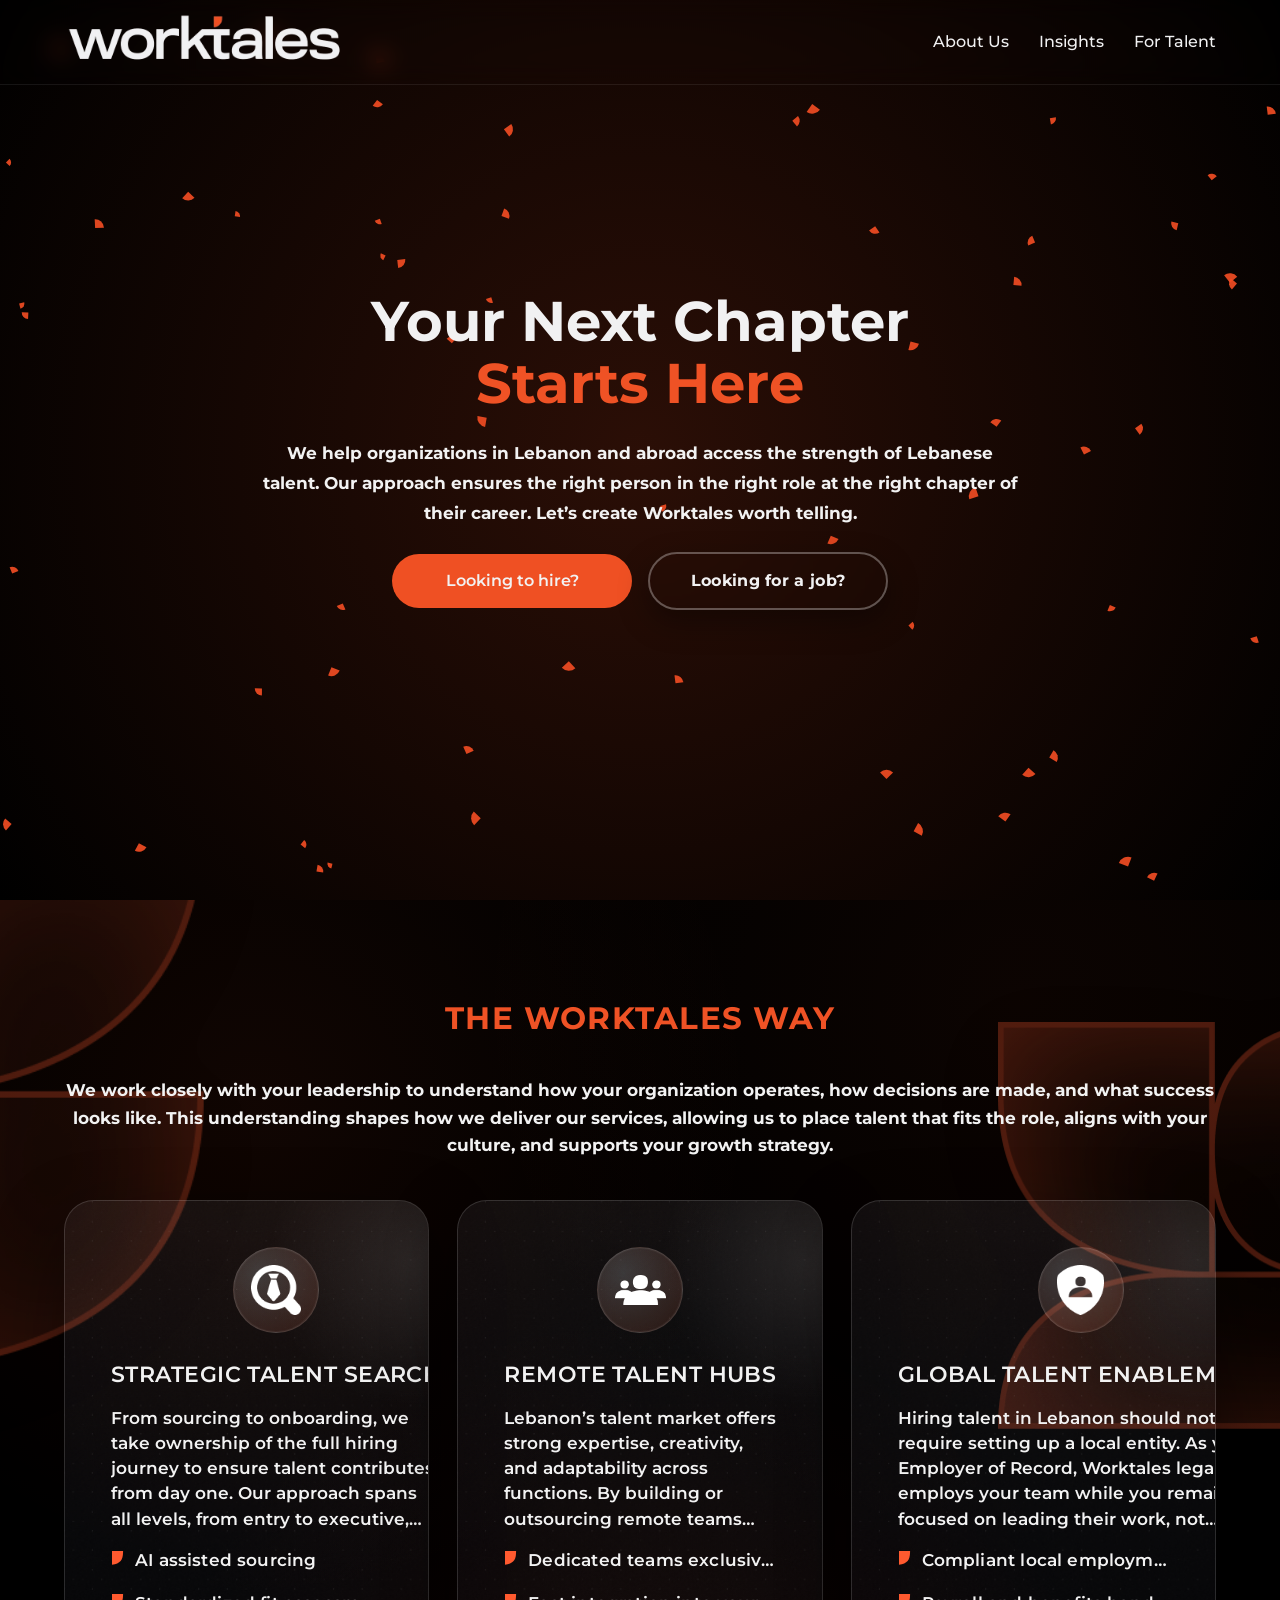
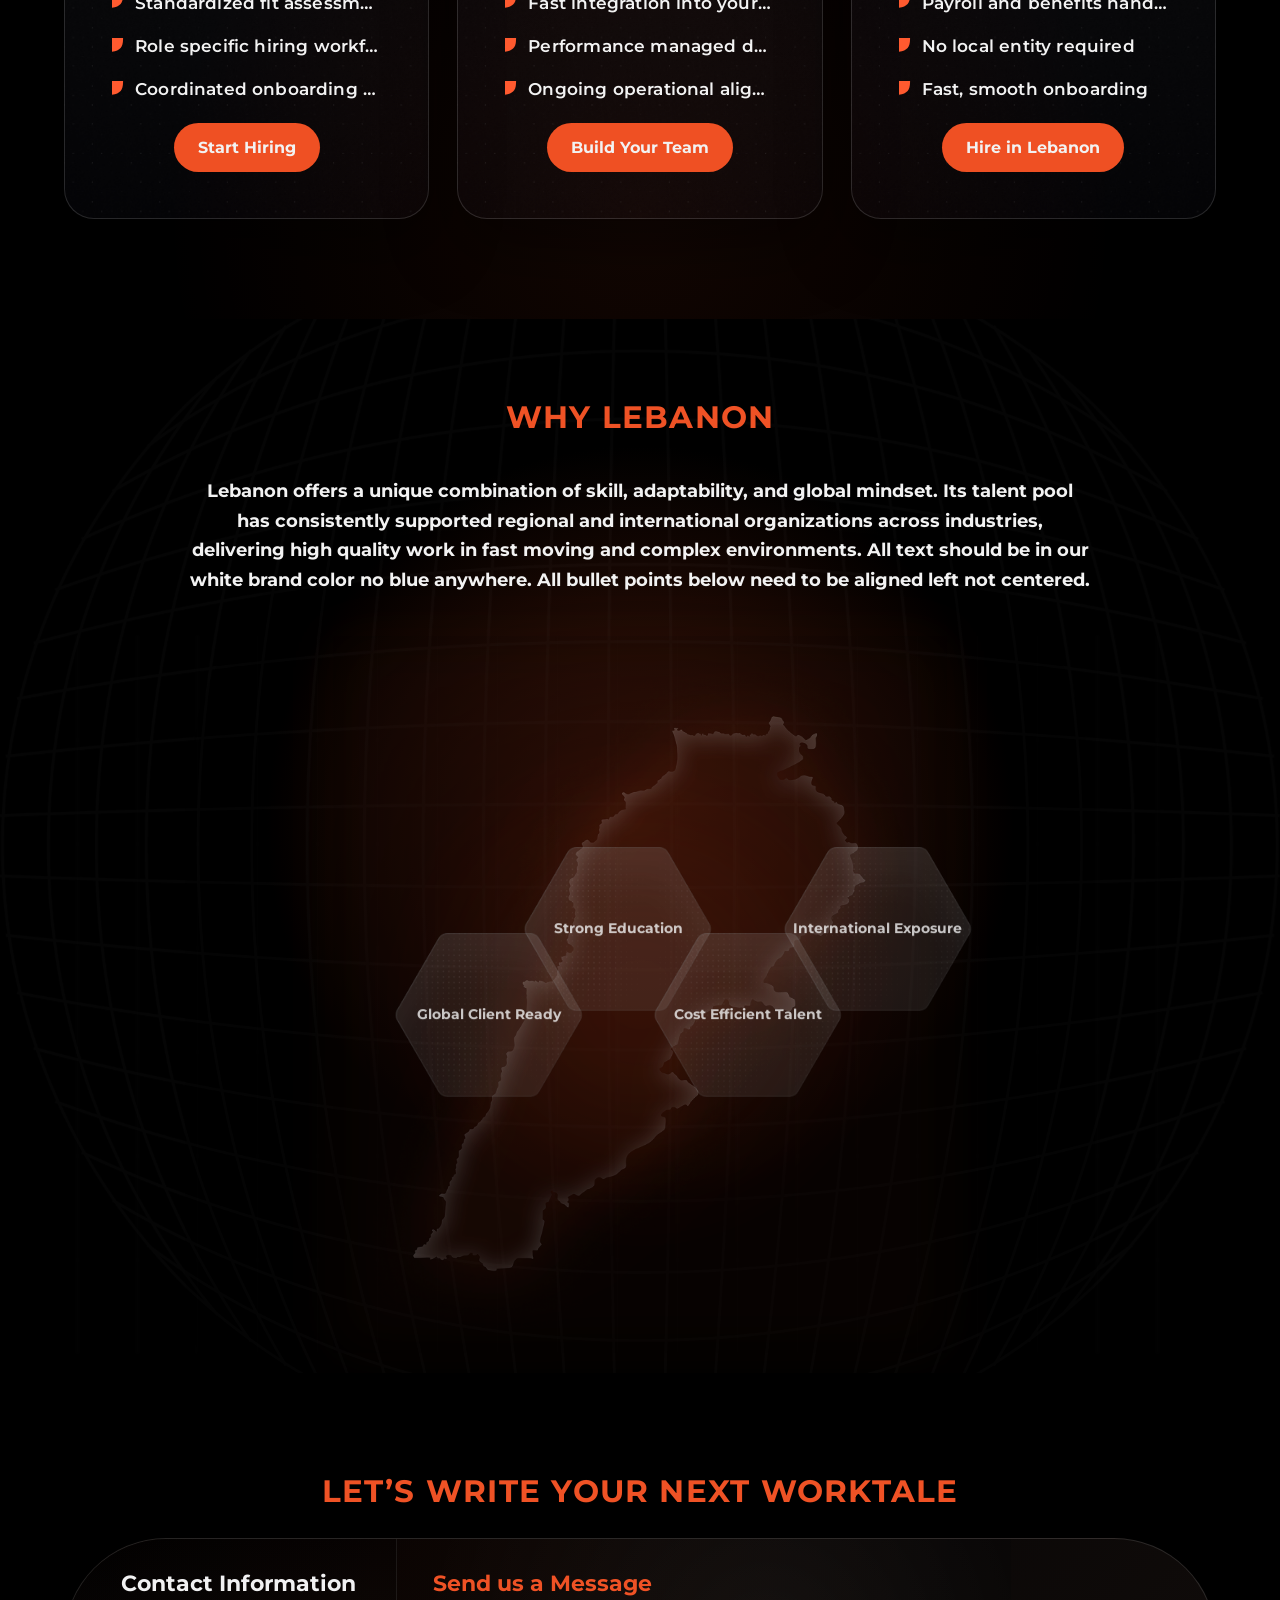
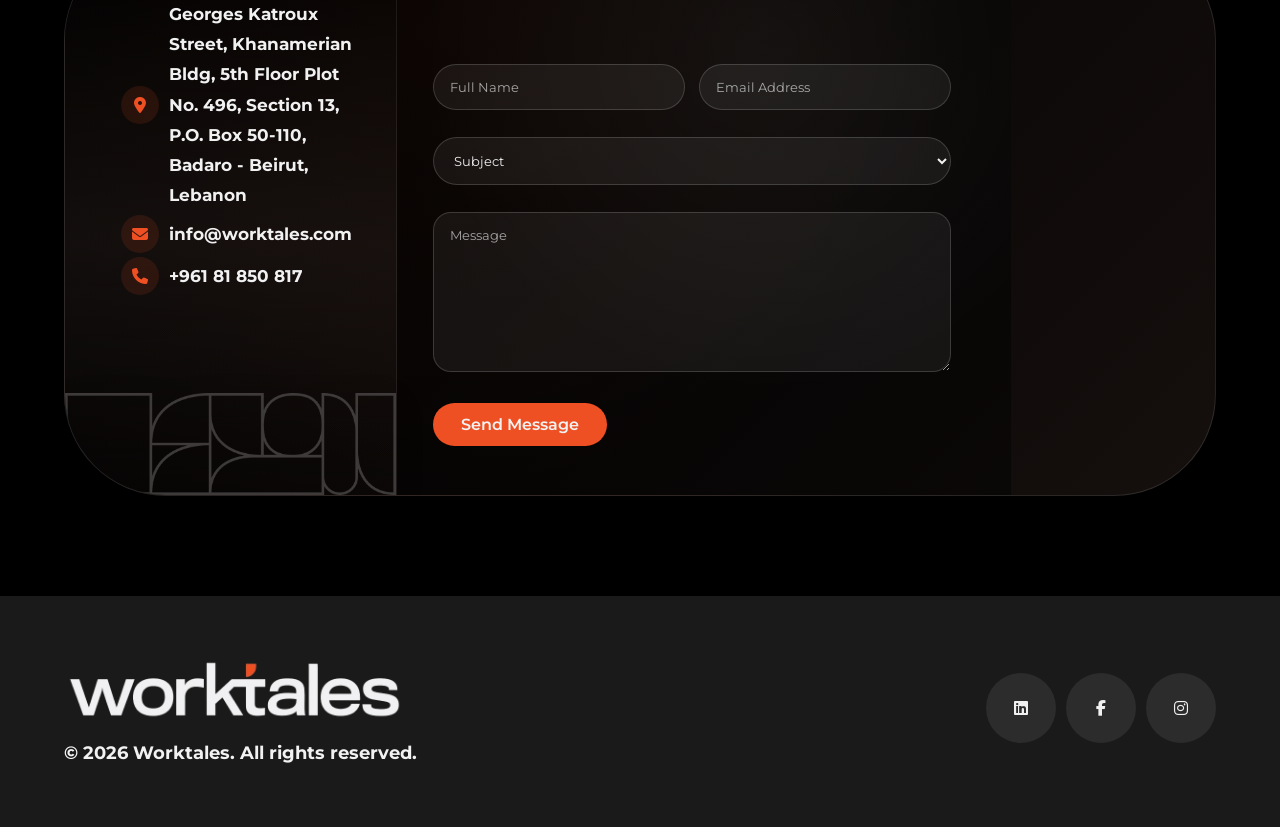
==== index.html @ 22df52f3 "edit" ====
﻿<!DOCTYPE html>
<html lang="en">
<head>
    <meta charset="UTF-8">
    <meta name="viewport" content="width=device-width, initial-scale=1.0">
    <title>Worktales - Your Next Chapter Starts Here</title>
    <link rel="stylesheet" href="style.css">
    <link rel="stylesheet" href="https://cdnjs.cloudflare.com/ajax/libs/font-awesome/6.4.0/css/all.min.css">
</head>
<body>
    
    <!-- Header -->
    <header class="header">
        <nav class="nav container">
            <div class="nav-logo">
                <a href="index.html">
                    <img src="assets/worktales.png" alt="Worktales" class="nav-logo-img">
                    <span class="sr-only">Worktales</span>
                </a>
            </div>
            <button class="nav-toggle" aria-label="Toggle navigation">
                <span></span>
                <span></span>
                <span></span>
            </button>
            <ul class="nav-menu nav-actions">
                <li><a class="nav-link" href="aboutus.html">About Us</a></li>
                <li><a class="nav-link" href="insights.html">Insights</a></li>
                <li><a class="nav-link" href="talent.html">For Talent</a></li>
            </ul>
        </nav>
    </header>

   <!-- AI ORB HERO SECTION -->
<section id="home" class="hero-ai">
    <canvas id="aiParticles"></canvas>

    <video class="hero-bg-video" autoplay muted loop playsinline>
        <source src="https://cdn.coverr.co/videos/coverr-the-future-is-now-9734/1080p.mp4" type="video/mp4">
    </video>

    <div class="hero-overlay"></div>

    <!-- AI ORB -->
    <div class="ai-orb-container">
        <div class="ai-orb-core"></div>
        <div class="ai-orb-ring ring-1"></div>
        <div class="ai-orb-ring ring-2"></div>
        <div class="ai-orb-ring ring-3"></div>
    </div>

    <!-- TEXT -->
    <div class="hero-ai-content">
        <h1 class="hero-ai-title">
            <span>Your Next Chapter</span>
            <span class="highlight">Starts Here</span>
        </h1>

        <p class="hero-ai-subtitle">
            We help organizations in Lebanon and abroad access the strength of Lebanese talent. Our approach ensures the right person in the right role at the right chapter of their career. Let’s create Worktales worth telling.
        </p>

            <div class="hero-ai-buttons">
                <div class="job-tooltip">
                    <a href="https://scheduler.recruitcrm.io/scheduler?config_id=7d47f2ee-6221-486e-abdf-6eff839f6ad5" class="btn btn-primary">Looking to hire?</a>
                    <div class="job-tooltip-text">
                        Start a conversation about building the right team for you.
                    </div>
                </div>
                <div class="job-tooltip job-image-button">
                    <a href="talent.html" class="job-image-link">Looking for a job?</a>
                    <div class="job-tooltip-text">
                        Explore opportunities and join our talent community.
                    </div>
                </div>
            
        </div>
    </div>

    
</section>

<!-- DIVIDER -->
<div class="section-divider"></div>

<!-- Services Section -->
<section id="services" class="services section-padding">
    <img src="assets/s2.png" alt="" class="service-shape shape-left" aria-hidden="true">
    <img src="assets/s1.png" alt="" class="service-shape shape-right" aria-hidden="true">
    <div class="container">
        <h2 class="section-title animate-from-right">The Worktales Way</h2>
        <div class="services-intro animate-from-left">
            <p class="worktales-lead">We work closely with your leadership to understand how your organization operates, how decisions are made, and what success looks like. This understanding shapes how we deliver our services, allowing us to place talent that fits the role, aligns with your culture, and supports your growth strategy.</p>
        </div>

        <div class="application-process animate-from-left">
            <ol class="process-stack" role="list">
                <li class="process-card" style="--index: 1;">
                    <div class="process-card-body">
                        
                        <div class="service-body">
                            <div class="service-body-left">
                                <div class="service-icon"><img src="assets/icon 1.png" alt="Recruitment icon"></div>
                                <h3>Strategic Talent Search</h3>
                                <p>From sourcing to onboarding, we take ownership of the full hiring journey to ensure talent contributes from day one. Our approach spans all levels, from entry to executive, ensuring each hire is intentional, aligned with your culture, and built to support long term growth.</p>
                            </div>
                            <div class="service-features">
                                <button class="features-toggle" type="button" aria-expanded="false">Key Features</button>
                                <ul class="feature-list" aria-hidden="true">
                                    <li>AI assisted sourcing</li>
                                    <li>Standardized fit assessments</li>
                                    <li>Role specific hiring workflows</li>
                                    <li>Coordinated onboarding support</li>
                                </ul>
                                <a href="https://scheduler.recruitcrm.io/scheduler?config_id=7d47f2ee-6221-486e-abdf-6eff839f6ad5" class="btn btn-primary service-cta">Start Hiring</a>
                            </div>
                        </div>
                    </div>
                </li>
                <li class="process-card" style="--index: 2;">
                    <div class="process-card-body">
                        
                        <div class="service-body">
                            <div class="service-body-left">
                                <div class="service-icon"><img src="assets/icon 2.png" alt="Outsourcing icon"></div>
                                <h3>Remote Talent Hubs</h3>
                                <p>Lebanon’s talent market offers strong expertise, creativity, and adaptability across functions. By building or outsourcing remote teams here, organizations gain access to high quality capabilities while optimizing costs, enabling smarter scaling and sustainable growth.</p>
                            </div>
                            <div class="service-features">
                                <button class="features-toggle" type="button" aria-expanded="false">What you get</button>
                                <ul class="feature-list" aria-hidden="true">
                                    <li>Dedicated teams exclusive to your business</li>
                                    <li>Fast integration into your workflows</li>
                                    <li>Performance managed delivery</li>
                                    <li>Ongoing operational alignment</li>
                                </ul>
                                <a href="https://scheduler.recruitcrm.io/scheduler?config_id=7d47f2ee-6221-486e-abdf-6eff839f6ad5" class="btn btn-primary service-cta">Build Your Team</a>
                            </div>
                        </div>
                    </div>
                </li>
                <li class="process-card" style="--index: 3;">
                    <div class="process-card-body">
                        
                        <div class="service-body">
                            <div class="service-body-left">
                                <div class="service-icon"><img src="assets/icon 3.png" alt="Employer of Record icon"></div>
                                <h3>Global Talent Enablement</h3>
                                <p>Hiring talent in Lebanon should not require setting up a local entity. As your Employer of Record, Worktales legally employs your team while you remain focused on leading their work, not managing administration.</p>
                            </div>
                            <div class="service-features">
                                <button class="features-toggle" type="button" aria-expanded="false">What we take care of for you</button>
                                <ul class="feature-list" aria-hidden="true">
                                    <li>Compliant local employment</li>
                                    <li>Payroll and benefits handled</li>
                                    <li>No local entity required</li>
                                    <li>Fast, smooth onboarding</li>
                                </ul>
                                <a href="https://scheduler.recruitcrm.io/scheduler?config_id=7d47f2ee-6221-486e-abdf-6eff839f6ad5" class="btn btn-primary service-cta">Hire in Lebanon</a>
                            </div>
                        </div>
                    </div>
                </li>
            </ol>
            
        </div>
    </div>
</section>


<!-- DIVIDER -->
<div class="section-divider"></div>

<!-- Why Lebanon -->
<section id="why-lebanon" class="why-lebanon section-padding">
    <div class="container">
        <div class="cedar-ghost" aria-hidden="true">
            <img src="assets/cedar.png" alt="">
        </div>

        <div class="why-lebanon-heading">
            <h2 class="section-title animate-from-bottom">Why Lebanon</h2>
            <p class="why-lebanon-subtitle animate-from-bottom">Lebanon offers a unique combination of skill, adaptability, and global mindset. Its talent pool has consistently supported regional and international organizations across industries, delivering high quality work in fast moving and complex environments. All text should be in our white brand color no blue anywhere. All bullet points below need to be aligned left not centered.</p>
        </div>

        <div class="why-hex-scene">
            <div class="why-map-glow"></div>
            <div class="why-hex-mesh" aria-hidden="true"></div>
            <div class="why-hex-cluster" aria-hidden="true">
                <div class="why-hex why-hex-1" data-side="left">
                    <div class="hex-surface" aria-hidden="true"></div>
                    <div class="hex-outline" aria-hidden="true"></div>
                    <span class="why-hex-label">Strong Education</span>
                    <div class="hex-tooltip hex-tooltip-left">
                        <ul class="why-tooltip-list">
                            <li>40+ accredited universities</li>
                            <li>International degree programs</li>
                            <li>STEM and business focused</li>
                        </ul>
                    </div>
                </div>
                <div class="why-hex why-hex-2" data-side="left">
                    <div class="hex-surface" aria-hidden="true"></div>
                    <div class="hex-outline" aria-hidden="true"></div>
                    <span class="why-hex-label">Global Client Ready</span>
                    <div class="hex-tooltip hex-tooltip-left">
                        <ul class="why-tooltip-list">
                            <li>Professional English and French</li>
                            <li>Clear written and verbal skills</li>
                            <li>Comfortable with clients and stakeholders</li>
                        </ul>
                    </div>
                </div>
                <div class="why-hex why-hex-3" data-side="right">
                    <div class="hex-surface" aria-hidden="true"></div>
                    <div class="hex-outline" aria-hidden="true"></div>
                    <span class="why-hex-label">International Exposure</span>
                    <div class="hex-tooltip hex-tooltip-right">
                        <ul class="why-tooltip-list">
                            <li>Experience with global teams</li>
                            <li>Familiar with international standards</li>
                            <li>Remote work proven</li>
                        </ul>
                    </div>
                </div>
                <div class="why-hex why-hex-4" data-side="right">
                    <div class="hex-surface" aria-hidden="true"></div>
                    <div class="hex-outline" aria-hidden="true"></div>
                    <span class="why-hex-label">Cost Efficient Talent</span>
                    <div class="hex-tooltip hex-tooltip-right">
                        <ul class="why-tooltip-list">
                            <li>Competitive salary benchmarks</li>
                            <li>Lower operating costs</li>
                            <li>High value delivery</li>
                        </ul>
                    </div>
                </div>
            </div>
            <div class="why-map">
                <img src="assets/lebanon.png" alt="Map of Lebanon">
            </div>

        </div>
    </div>
</section>

 <section id="contact" class="contact section-padding">
        <div class="container">
            <h2 class="section-title contact-heading animate-from-bottom">Let’s write your next worktale</h2>
            <div class="contact-card">
                <div class="contact-info-pane animate-from-left">
                    <h3>Contact Information</h3>
                    <div class="contact-item">
                        <i class="fas fa-map-marker-alt"></i>
                        <div>
                            <p>Georges Katroux Street, Khanamerian Bldg, 5th Floor Plot No. 496, Section 13, P.O. Box 50-110, Badaro - Beirut, Lebanon</p>
                        </div>
                    </div>
                    <div class="contact-item">
                        <i class="fas fa-envelope"></i>
                        <div>
                            <p>info@worktales.com</p>
                        </div>
                    </div>
                    <div class="contact-item">
                        <i class="fas fa-phone"></i>
                        <div>
                            <p>+961 81 850 817</p>
                        </div>
                    </div>
                    <div class="contact-shapes">
                        <img src="assets/c.png" alt="" aria-hidden="true">
                    </div>
                </div>
                <div class="contact-form-pane animate-from-right">
                    <h3>Send us a Message</h3>
                    <form class="contact-form">
                        <div class="contact-row">
                            <div class="form-group">
                                <label for="name" class="sr-only">Full Name</label>
                                <input type="text" id="name" name="name" placeholder="Full Name" required>
                            </div>
                            <div class="form-group">
                                <label for="email" class="sr-only">Email Address</label>
                                <input type="email" id="email" name="email" placeholder="Email Address" required>
                            </div>
                        </div>
                            <div class="form-group">
                                <label for="subject" class="sr-only">Subject</label>
                                <select id="subject" name="subject" required>
                                    <option value="">Subject</option>
                                    <option value="network">Talent hiring inquiry</option>
                                    <option value="roles">Remote team setup</option>
                                    <option value="general">Employment and compliance</option>
                                    <option value="partnership">Partnership opportunity</option>
                                    <option value="pricing">Talent community registration</option>
                                    <option value="sourcing">Other</option>
                                </select>
                            </div>
                            <div class="form-group">
                                <label for="message" class="sr-only">Message</label>
                                <textarea id="message" name="message" rows="5" placeholder="Message" required></textarea>
                            </div>
                        <button type="submit" class="btn btn-primary contact-submit">Send Message</button>
                    </form>
                </div>
            </div>
        </div>
    </section>

<!-- Footer -->
<footer class="footer">
    <div class="container">
            <div class="footer-content">
                <div class="footer-section animate-from-bottom">
                    <img src="assets/worktales.png" alt="Worktales" class="footer-logo-img">
                    <p>&copy; 2026 Worktales. All rights reserved.</p>
                    <div class="social-links">
                        <a href="https://www.linkedin.com/company/worktalesofficial/"><i class="fab fa-linkedin"></i></a>
                        <a href="https://www.facebook.com/profile.php?id=61585264022723#"><i class="fab fa-facebook-f"></i></a>
                        <a href="https://www.instagram.com/worktales.official?igsh=d3pieW9veHJmMXVx"><i class="fab fa-instagram"></i></a>
                    </div>
                </div>
                
                
                
            </div>
            
        </div>
</footer>

<script src="script.js" defer></script>
</body>
</html>
---- style.css ----
@import url('https://fonts.googleapis.com/css2?family=Montserrat:wght@400;500;700&display=swap');

/* Base Styles & Variables */
:root {
--primary: #000000;
--secondary: #4A1114;
--accent: #EF5023;
--accent-light: #B3C9C6;
--text: #F1F1F2;
--text-secondary: #B3C9C6;
--surface: rgba(35, 31, 32, 0.82);
--surface-strong: rgba(74, 17, 20, 0.85);
--surface-muted: rgba(35, 31, 32, 0.65);
--border: rgba(241, 241, 242, 0.12);
--accent-soft: rgba(239, 80, 35, 0.15);
--transition: all 0.4s cubic-bezier(0.175, 0.885, 0.32, 1.275);
}

* {
margin: 0;
padding: 0;
box-sizing: border-box;
font-family: 'Montserrat', sans-serif;
/* Remove default tap highlight on mobile */
-webkit-tap-highlight-color: transparent;
}

img {
max-width: 100%;
height: auto;
display: block;
}

.sr-only {
position: absolute;
width: 1px;
height: 1px;
padding: 0;
margin: -1px;
overflow: hidden;
clip: rect(0, 0, 0, 0);
white-space: nowrap;
border: 0;
}

html {
scroll-behavior: smooth;
}

body {
background-color: #000;
color: var(--text);
line-height: 1.6;
overflow-x: hidden;
}

body.nav-open {
    overflow: hidden;
}

.page-hero {
position: relative;
padding: 160px 0 120px;
background: linear-gradient(180deg, rgba(0, 0, 0, 0.8), #000);
}

.about-hero {
padding: clamp(140px, 16vw, 200px) 0 clamp(120px, 12vw, 180px);
background: #060404;
margin-bottom: clamp(60px, 8vw, 120px);
}

.about-hero__grid {
display: grid;
grid-template-columns: auto minmax(320px, 1fr);
gap: clamp(30px, 6vw, 80px);
align-items: center;
}

.about-hero__image {
position: relative;
display: flex;
justify-content: flex-start;
align-items: center;
}

.about-hero__image img {
display: block;
width: 100%;
height: auto;
max-width: 820px;
}

.about-hero__content {
display: grid;
gap: 14px;
color: #f5f6f7;
}

.about-hero__title {
margin: 0;
color: #EF5225;
}

.about-hero__title-small {
font-size: clamp(1.8rem, 3.2vw, 2.6rem);
}

.about-hero__lead {
margin: 0;
max-width: 720px;
color: #d9dcde;
}

.leader-message {
    padding: clamp(10px, 5vw, 40px) 0 clamp(20px, 7vw, 60px);
    background: linear-gradient(180deg, #1a1a1a 0%, #040404 100%);
    color: #f5f6f7;
}

.leader-grid {
display: grid;
grid-template-columns: minmax(360px, 1.15fr) minmax(320px, 0.85fr);
gap: clamp(28px, 6vw, 80px);
align-items: start;
max-width: 1200px;
margin: 0 auto;
padding: 0 clamp(20px, 5vw, 60px);
}

.leader-text {
    margin-top: 28px;
}

.leader-title {
margin: 0 0 18px;
font-size: clamp(1.8rem, 3vw, 2.3rem);
text-transform: uppercase;
letter-spacing: 0.04em;
color: #EF5225;
white-space: nowrap;
}

.leader-columns {
display: grid;
grid-template-columns: repeat(auto-fit, minmax(260px, 1fr));
gap: 18px clamp(20px, 3vw, 40px);
margin-bottom: 16px;
}

.leader-columns p {
margin: 0;
color: #f5f6f7;
font-size: clamp(1.05rem, 1.05vw, 1.1rem);
font-weight: 700;
line-height: 2;
}

.leader-signoff {
margin: 18px 0 0;
font-weight: 700;
letter-spacing: 0.05em;
font-style: italic;
color: #f5f6f7;
}

.leader-visual {
position: relative;
display: flex;
align-items: flex-end;
justify-content: center;
min-height: 360px;
margin-top: -140px;
}

.leader-shape {
position: absolute;
inset: -10% -4% 0 0;
background: url("assets/g.png") center / contain no-repeat;
opacity: 0.9;
filter: drop-shadow(0 12px 28px rgba(0, 0, 0, 0.4));
}

.leader-visual img {
position: relative;
z-index: 1;
display: block;
width: min(520px, 90vw);
height: auto;
filter: drop-shadow(0 16px 32px rgba(0, 0, 0, 0.4));
margin-top: -80px;
}

.principles {
padding: clamp(90px, 12vw, 140px) 0;
background: #000;
color: #f5f6f7;
text-align: center;
position: relative;
overflow: hidden;
}

.principles::before {
content: none;
}

.principles-container {
position: relative;
z-index: 1;
display: grid;
gap: 50px;
}

.principles .section-title {
margin-bottom: 0;
color: #EF5225;
}

.faq .section-title {
color: #EF5225;
}

.principles-grid {
display: grid;
grid-template-columns: repeat(5, minmax(160px, 1fr));
gap: clamp(24px, 4vw, 60px);
justify-items: center;
}

.principle {
display: grid;
gap: 12px;
justify-items: center;
max-width: 320px;
text-align: center;
color: #f5f6f7;
}

.principle h3 {
margin: 0;
text-transform: uppercase;
letter-spacing: 0.02em;
font-size: 1rem;
}

.principle p {
  margin: 0;
  color: #d9dcde;
  line-height: 1.6;
  display: -webkit-box;
  -webkit-line-clamp: 2;
  -webkit-box-orient: vertical;
  overflow: hidden;
  }

.principle-icon {
width: 110px;
height: 110px;
border-radius: 50%;
border: 4px solid #ef5225;
display: grid;
place-items: center;
background: radial-gradient(circle at 30% 30%, rgba(255, 255, 255, 0.14), rgba(35, 31, 32, 0.9));
box-shadow: 0 18px 36px rgba(0, 0, 0, 0.45);
}

.principle-icon span {
font-size: 42px;
color: #f5f6f7;
}

.faq {
    padding: clamp(90px, 12vw, 140px) 0;
    background: #000;
    color: #f5f6f7;
}

.faq-container {
    display: grid;
    gap: 30px;
    max-width: 1100px;
    margin: 0 auto;
}

.faq-list {
    display: grid;
    gap: 12px;
}

.faq-item {
    border-bottom: 1px solid rgba(255, 255, 255, 0.12);
    padding-bottom: 12px;
}

.faq-item summary {
    display: flex;
    justify-content: space-between;
    align-items: center;
    gap: 12px;
    cursor: pointer;
    list-style: none;
    color: #f5f6f7;
    font-weight: 700;
    font-size: 1.05rem;
    padding: 10px 0;
}

.faq-item summary i {
    color: #EF5225;
}

.faq-item summary::-webkit-details-marker {
    display: none;
}

.faq-item p {
    margin: 0 0 4px;
    padding-right: 32px;
    color: #d9dcde;
    line-height: 1.7;
    font-size: 1.02rem;
}

.faq-item[open] summary i {
    transform: rotate(180deg);
}

.faq-item summary i {
    transition: transform 0.2s ease;
}

@media (max-width: 992px) {
    .principles-grid {
    grid-template-columns: repeat(auto-fit, minmax(200px, 1fr));
    }
}

@media (max-width: 600px) {
    /* Constrain layout to viewport and prevent horizontal scroll */
    body, html {
        max-width: 100%;
        overflow-x: hidden;
    }

    .container {
        max-width: 100%;
        padding: 0 16px;
    }

    .page-hero,
    .about-hero,
    .leader-message,
    .principles,
    .faq,
    .contact,
    .footer {
        overflow: hidden;
    }

    .about-hero {
        padding: 110px 0 80px;
    }

    .about-hero__grid {
        grid-template-columns: 1fr;
        gap: 22px;
    }

    .about-hero__image {
        justify-content: center;
    }

    .about-hero__image img {
        max-width: min(380px, 86vw);
    }

    .about-hero__content {
        text-align: center;
        align-items: center;
    }

    .leader-message {
        padding: 24px 0 40px;
    }

    .leader-grid {
        grid-template-columns: 1fr;
        gap: 22px;
        padding: 0 clamp(16px, 6vw, 32px);
    }

    .leader-text {
        margin-top: 0;
        text-align: center;
    }

    .leader-title {
        font-size: clamp(1.6rem, 6vw, 2rem);
    }

    .leader-columns {
        gap: 12px;
        margin-bottom: 10px;
        justify-items: center;
    }

    .leader-columns p {
        line-height: 1.55;
        font-size: 1rem;
    }

    .leader-visual {
        margin-top: 0;
        min-height: 180px;
    }

    .leader-visual img {
        width: min(230px, 75vw);
        margin-top: 0;
    }

    .principles {
        padding: 70px 0;
    }

    .principles-grid {
        grid-template-columns: 1fr;
        gap: 16px;
    }

    .principle {
        max-width: none;
    }

    .principle-icon {
        width: 80px;
        height: 80px;
    }

    .faq {
        padding: 70px 0;
    }

    .faq .section-title {
        text-align: center;
    }

    .contact-card {
        border-radius: 12px;
    }

    .contact-info-pane,
    .contact-form-pane {
        padding: 22px 22px 26px;
    }

    .contact-info-pane {
        text-align: left;
        justify-items: start;
        gap: 22px;
    }

    .contact-info-pane h3 {
        text-align: center;
        width: 100%;
        margin-bottom: 44px;
    }

    .contact-info-pane .contact-item {
        width: 100%;
        justify-content: flex-start;
        justify-self: start;
        margin-left: -28px;
    }

    .contact-info-pane .contact-item:first-of-type {
        margin-top: 16px;
    }

    .contact-form-pane {
        text-align: center;
        justify-items: center;
    }

    .contact-form {
        width: 100%;
        max-width: 520px;
        margin: 0 auto 0 12px;
        padding-right: 0;
        justify-items: center;
    }

    .contact-form .form-group {
        width: 100%;
    }

    .contact-form .form-group input,
    .contact-form .form-group select,
    .contact-form .form-group textarea {
        min-height: 0;
        height: 52px;
        min-height: 52px;
        max-height: 52px;
        border-radius: 999px;
        resize: none;
    }

    .contact-shapes img {
        max-height: 120px;
        object-fit: contain;
    }

    .insights-hero__image img {
        max-width: min(320px, 80vw);
        width: 100%;
    }

    .insights-hero__image::before {
        inset: 0;
    }

    .insights-hero__title {
        font-size: clamp(1.8rem, 7vw, 2.2rem);
        text-align: center;
    }

    .insights-hero__lead {
        font-size: 1rem;
        line-height: 1.6;
        text-align: center;
    }

    img[src*="Frame 48095570"] {
        width: 100%;
        max-width: 320px;
        height: auto;
        margin: 0 auto;
        display: block;
    }

    .contact-row {
        grid-template-columns: 1fr;
        gap: 10px;
    }

    .contact-submit {
        width: 100%;
        justify-content: center;
    }

    .footer {
        padding: 30px 0 16px;
    }

    .footer-content {
        grid-template-columns: 1fr;
        gap: 16px;
        margin-bottom: 12px;
    }

    .footer-content > .footer-section:first-child {
        grid-template-columns: 1fr;
        grid-template-rows: auto auto auto;
        gap: 10px;
    }

    .footer-content > .footer-section:first-child .social-links {
        justify-content: center;
    }

    .social-links {
        gap: 12px;
        transform: none;
    }

.social-links a {
    width: 40px;
    height: 40px;
}

.footer-bottom {
    padding-top: 10px;
}

.footer-social-mobile {
    display: none !important;
}

    /* Header/nav: simple stacked layout */
    .nav {
        flex-direction: column;
        align-items: center;
        gap: 10px;
    }

    .nav-menu {
        position: static;
        width: auto;
        height: auto;
        flex-direction: column;
        gap: 8px;
        padding: 0;
    }

    .nav-actions {
        width: 100%;
        justify-content: center;
        margin-left: 0;
    }

    .nav-logo {
        display: flex;
        justify-content: center;
        width: 100%;
    }

    .header {
        padding: 10px 0;
    }
}

.page-hero__inner {
max-width: 1100px;
margin: 0 auto;
display: grid;
gap: 16px;
}
.page-hero__inner {
max-width: 1100px;
margin: 0 auto;
display: grid;
gap: 16px;
}

.page-title {
font-size: clamp(2.3rem, 4vw, 3.4rem);
line-height: 1.1;
margin: 8px 0;
text-transform: uppercase;
letter-spacing: 0.02em;
}

.page-kicker {
color: var(--accent);
font-weight: 700;
letter-spacing: 0.08em;
text-transform: uppercase;
margin: 0;
}

.page-lead {
max-width: 760px;
color: #d9dcde;
font-size: 1.05rem;
line-height: 1.7;
margin: 0;
}

.page-section {
padding: 90px 0;
background: #000;
}

.page-section.muted {
background: #0d0d0d;
}

.page-grid {
display: grid;
gap: 22px;
grid-template-columns: repeat(auto-fit, minmax(260px, 1fr));
}

.page-grid.two-col {
grid-template-columns: repeat(auto-fit, minmax(320px, 1fr));
}

.page-grid.three-col {
grid-template-columns: repeat(auto-fit, minmax(280px, 1fr));
}

.page-card {
background: rgba(35, 31, 32, 0.75);
border: 1px solid rgba(255, 255, 255, 0.08);
border-radius: 18px;
padding: 24px 26px;
box-shadow: 0 22px 38px rgba(0, 0, 0, 0.35);
display: grid;
gap: 10px;
}

.page-card h3 {
margin: 0;
text-transform: uppercase;
letter-spacing: 0.02em;
}

.page-card p {
margin: 0;
color: var(--text-secondary);
line-height: 1.6;
}

.page-list {
list-style: none;
padding: 0;
margin: 0;
display: grid;
gap: 8px;
color: var(--text);
}

.page-list li {
position: relative;
padding-left: 18px;
}

.page-list li::before {
content: "";
position: absolute;
left: 0;
top: 8px;
width: 10px;
height: 10px;
background: url("assets/c.svg") center/contain no-repeat;
}

.page-link {
color: var(--accent);
text-decoration: none;
font-weight: 700;
letter-spacing: 0.01em;
}

.page-link:hover {
text-decoration: underline;
}

.insights-hero {
padding: clamp(120px, 16vw, 200px) 0 clamp(90px, 12vw, 150px);
background: radial-gradient(circle at 60% 40%, rgba(239, 82, 41, 0.1), rgba(0, 0, 0, 0.9));
color: #f5f6f7;
}

.insights-hero__grid {
display: grid;
grid-template-columns: minmax(320px, 1fr) minmax(320px, 540px);
gap: clamp(32px, 7vw, 120px);
align-items: center;
}

.insights-hero__text {
display: grid;
gap: 14px;
}

.insights-hero__title {
font-size: clamp(2.4rem, 4.5vw, 3.6rem);
line-height: 1.1;
text-transform: uppercase;
letter-spacing: 0.02em;
margin: 0;
}

.insights-hero__title .accent {
color: #ef5225;
}

.insights-hero__lead {
margin: 0;
max-width: 640px;
color: #d9dcde;
font-size: 1.08rem;
line-height: 1.7;
}

.insights-hero__image {
position: relative;
display: flex;
justify-content: flex-end;
align-items: center;
}

.insights-hero__image img {
display: block;
width: auto;
height: auto;
max-width: none;
border-radius: 36px;
object-fit: cover;
background: #0c0a0a;
}

.insights-hero__image::before {
content: "";
position: absolute;
inset: -16px -26px -26px 16px;
background: rgba(0, 0, 0, 0.4);
filter: blur(38px);
z-index: -1;
}

.insights-articles {
padding: clamp(100px, 14vw, 160px) 0;
background: #000;
color: #f5f6f7;
position: relative;
overflow: hidden;
}

.insights-articles__inner {
position: relative;
z-index: 1;
padding: 0 clamp(24px, 6vw, 120px);
}

.insights-articles__grid {
display: grid;
grid-template-columns: repeat(3, minmax(0, 1fr));
gap: clamp(24px, 3vw, 32px);
position: relative;
}

.insight-card {
position: relative;
background: rgba(12, 12, 12, 0.6);
border-radius: 26px;
overflow: hidden;
border: 1px solid rgba(255, 255, 255, 0.08);
box-shadow: 0 20px 40px rgba(0, 0, 0, 0.55);
display: grid;
grid-template-rows: auto 1fr;
min-height: 420px;
isolation: isolate;
backdrop-filter: blur(22px);
-webkit-backdrop-filter: blur(22px);
}

.insight-card::before {
content: "";
position: absolute;
inset: 0;
background: radial-gradient(circle at 25% 20%, rgba(255, 255, 255, 0.08), transparent 45%),
            radial-gradient(circle at 80% 0%, rgba(239, 82, 41, 0.25), transparent 40%),
            radial-gradient(circle at 60% 90%, rgba(255, 255, 255, 0.06), transparent 45%);
filter: blur(22px);
z-index: 0;
}

.insight-card::after {
content: "";
position: absolute;
inset: 0;
background: linear-gradient(180deg, rgba(0, 0, 0, 0.08) 0%, rgba(0, 0, 0, 0.7) 60%, rgba(0, 0, 0, 0.9) 100%);
z-index: 0;
}

.insight-card__thumb {
position: relative;
z-index: 1;
height: 260px;
background: #0b0b0b;
overflow: hidden;
}

.insight-card__thumb img {
width: 100%;
height: 100%;
object-fit: cover;
display: block;
}

.insight-card__body {
position: relative;
z-index: 1;
background: linear-gradient(180deg, rgba(0, 0, 0, 0) 0%, rgba(0, 0, 0, 0.82) 45%, rgba(0, 0, 0, 0.95) 100%);
padding: 26px 24px 32px;
display: grid;
gap: 18px;
align-content: end;
min-height: 180px;
}

.insight-card__body h3 {
margin: 0;
font-size: 1.08rem;
line-height: 1.35;
text-transform: uppercase;
letter-spacing: 0.02em;
}

.insight-card__cta {
display: inline-flex;
align-items: center;
gap: 10px;
padding: 14px 28px;
border-radius: 999px;
border: 2px solid #ef5225;
color: #f5f6f7;
text-decoration: none;
font-weight: 700;
letter-spacing: 0.02em;
width: auto;
min-width: 0;
justify-self: start;
align-self: start;
}

.insight-card__cta:hover {
background: #ef5225;
color: #F2F2F2;
}

@media (max-width: 768px) {
    .page-hero {
    padding: 130px 0 90px;
    }

    .about-hero__grid {
    grid-template-columns: 1fr;
    }

    .about-hero__image {
    max-width: 620px;
    margin: 0 auto;
    }

    .page-section {
    padding: 70px 0;
    }

    .leader-grid {
    grid-template-columns: 1fr;
    }

    .leader-visual {
    min-height: 320px;
    }

    .insights-hero__grid {
    grid-template-columns: 1fr;
    }

    .insights-hero__image {
    order: 1;
    }

    .insights-hero__text {
    order: 2;
    }

    .insights-hero {
    padding: 120px 0 90px;
    }

    .insights-articles__grid {
    grid-template-columns: 1fr;
    gap: 18px;
    }

    .insight-card {
    min-height: 0;
    }

    .insight-card__thumb {
    height: 220px;
    }

    .insights-hero__image img {
    max-width: min(420px, 88vw);
    width: 100%;
    }

    .insights-hero__title {
    font-size: clamp(2rem, 5.5vw, 2.6rem);
    text-align: center;
    }

    .insights-hero__lead {
    font-size: 1.02rem;
    line-height: 1.65;
    text-align: center;
    }

    .insight-card__cta {
    padding: 14px 28px;
    min-width: 0;
    width: auto;
    font-size: 1rem;
    justify-self: start;
    align-self: start;
    }
}

.container {
width: 100%;
max-width: none;
margin: 0;
padding: 0 clamp(20px, 5vw, 120px);
}

.section-padding {
padding: 100px 0;
}

/* Typography */
h1, h2, h3, h4 {
  font-weight: 700;
  line-height: 1.2;
  margin-bottom: 1rem;
  }

h1 {
  font-size: clamp(2.3rem, 4.6vw, 4.2rem);
  }

h2 {
  font-size: clamp(1.6rem, 2.7vw, 2.4rem);
  }

h3 {
  font-size: 1.35rem;
  color: #EF5225;
  }

p {
  margin-bottom: 1rem;
  color: #F2F2F2;
  font-weight: 700;
  line-height: 1.8;
  font-size: 1.05rem;
  }

.section-title {
  position: relative;
  display: block;
  margin: 0 auto 2.5rem;
  text-align: center;
  text-transform: uppercase;
  letter-spacing: 0.04em;
  color: #EF5225;
  font-size: clamp(1.5rem, 2.4vw, 2.2rem);
  }

.section-title::after {
content: none;
}

@media (min-width: 992px) {
.hero-ai-title,
.section-title,
.services .service-body-left h3,
.contact-card h3 {
  white-space: nowrap;
}
}

@media (min-width: 992px) {
.hero-ai-title,
.section-title,
.services .service-body-left h3,
.contact-card h3 {
  white-space: nowrap;
}
}


.section-subtitle {
text-align: center;
max-width: 860px;
margin: 12px auto 50px;
font-size: 1.1rem;
color: #F2F2F2;
}

/* Buttons */
.btn {
display: inline-block;
padding: 12px 28px;
border-radius: 999px;
text-decoration: none;
font-weight: 600;
transition: var(--transition);
border: none;
cursor: pointer;
font-size: 1rem;
}

.btn-primary {
background: var(--accent);
color: #F2F2F2;
}

.btn-primary:hover {
background: var(--accent);
transform: none;
box-shadow: none;
}

.btn-secondary {
background: transparent;
color: var(--text);
border: 2px solid var(--text);
}

.btn-secondary:hover {
background: transparent;
transform: none;
}

.job-image-link {
 display: inline-flex;
 align-items: center;
 justify-content: center;
 padding: 14px 28px;
 border-radius: 999px;
 background: transparent;
 color: var(--text);
 font-weight: 700;
 letter-spacing: 0.02em;
 text-decoration: none;
 min-width: 220px;
 border: 2px solid rgba(255, 255, 255, 0.3);
 box-shadow: 0 12px 30px rgba(0, 0, 0, 0.35);
 transition: background 0.25s ease, color 0.25s ease, box-shadow 0.25s ease, border-color 0.25s ease;
 backdrop-filter: blur(3px);
}

.job-image-link:hover {
 background: #e6f7ff;
 color: var(--primary);
 border-color: rgba(0, 132, 255, 0.3);
 box-shadow: 0 8px 20px rgba(0, 0, 0, 0.25);
}

/* Header */
.header {
position: fixed;
top: 0;
left: 0;
width: 100%;
z-index: 1000;
background: rgba(12, 10, 10, 0.55);
backdrop-filter: blur(12px);
padding: 10px 0;
border-bottom: 1px solid rgba(255, 255, 255, 0.08);
box-shadow: 0 10px 24px rgba(0, 0, 0, 0.25);
transition: var(--transition);
}

.header.header-glass {
background: rgba(20, 16, 16, 0.82);
backdrop-filter: blur(14px);
border-bottom: 1px solid rgba(255, 255, 255, 0.12);
box-shadow: 0 14px 30px rgba(0, 0, 0, 0.32);
}

.nav {
display: flex;
align-items: center;
gap: 25px;
}

.nav-logo h2 {
color: var(--text);
margin: 0;
}

.nav-logo a {
display: inline-flex;
align-items: center;
text-decoration: none;
}

.nav-logo-img {
height: 56px;
width: auto;
display: block;
}

.nav-logo a {
color: inherit;
text-decoration: none;
}

.nav-menu {
display: flex;
list-style: none;
align-items: center;
gap: 30px;
margin-left: 40px;
}

.nav-menu li {
margin: 0;
}

.nav-menu a {
color: var(--text);
text-decoration: none;
font-weight: 500;
transition: var(--transition);
position: relative;
}

.nav-menu a::after {
content: '';
position: absolute;
bottom: -5px;
left: 0;
width: 0;
height: 2px;
background: var(--accent);
transition: var(--transition);
}

.nav-menu a:hover::after,
.nav-menu a.active::after {
width: 100%;
}

.nav-actions {
margin-left: auto;
}

.nav-actions .btn {
font-size: 0.95rem;
padding: 10px 22px;
white-space: nowrap;
}

.nav-talent-btn {
border-radius: 999px;
background: linear-gradient(120deg, #EF5023, #4A1114, #B3C9C6);
background-size: 200% 200%;
color: var(--text);
border: 1px solid rgba(179, 201, 198, 0.5);
letter-spacing: 0.08em;
text-transform: uppercase;
position: relative;
overflow: hidden;
animation: gradientShift 6s ease infinite;
}

.nav-talent-btn:hover {
transform: none;
}

.nav-toggle {
display: none;
flex-direction: column;
cursor: pointer;
background: transparent;
border: none;
padding: 0;
}

.nav-toggle span {
width: 25px;
height: 3px;
background: var(--text);
margin: 3px 0;
transition: var(--transition);
}

/* INTERACTIVE MODERN HERO */
.hero-modern {
position: relative;
height: 100vh;
width: 100%;
overflow: hidden;
display: flex;
justify-content: center;
align-items: center;
perspective: 1200px; /* for 3D tilt */
}

.hero-bg-video {
position: absolute;
inset: 0;
width: 100%;
height: 100%;
object-fit: cover;
filter: brightness(0.35);
z-index: -2;
transition: transform 0.6s ease;
}

.hero-overlay {
position: absolute;
inset: 0;
background: radial-gradient(circle at top, rgba(239, 80, 35,0.5), transparent 55%),
linear-gradient(to bottom, rgba(35, 31, 32,0.4), rgba(35, 31, 32,0.95));
z-index: -1;
}

/* This whole block tilts */
.hero-tilt {
position: relative;
max-width: 900px;
width: 100%;
padding: 0 24px;
transform-style: preserve-3d;
will-change: transform;
transition: transform 0.6s ease, box-shadow 0.4s ease;
}

.hero-modern-container {
text-align: center;
padding: 40px 32px 32px;
border-radius: 24px;
background: linear-gradient(145deg, rgba(35, 31, 32,0.9), rgba(35, 31, 32,0.7));
border: 1px solid rgba(179, 201, 198,0.25);
box-shadow: 0 30px 80px rgba(35, 31, 32,0.85);
opacity: 0;
transform: translateY(40px);
transition: opacity 0.9s ease, transform 0.9s ease;
}

/* Title + stagger lines */
.hero-modern-title {
font-size: clamp(2.7rem, 4.2vw, 4.2rem);
font-weight: 700;
line-height: 1.1;
margin-bottom: 1.5rem;
letter-spacing: 0.04em;
}

.hero-modern-title .line {
display: block;
opacity: 0;
transform: translateY(22px);
transition: opacity 0.7s ease, transform 0.7s ease;
}

.hero-modern-title .highlight {
color: var(--accent);
}

/* When hero activates */
.hero-modern.active .hero-modern-container {
opacity: 1;
transform: translateY(0);
}

.hero-modern.active .hero-modern-title .line:nth-child(1) {
opacity: 1;
transform: translateY(0);
transition-delay: 0.1s;
}

.hero-modern.active .hero-modern-title .line:nth-child(2) {
opacity: 1;
transform: translateY(0);
transition-delay: 0.25s;
}

.hero-modern.active .hero-modern-title .line:nth-child(3) {
opacity: 1;
transform: translateY(0);
transition-delay: 0.4s;
}

/* Subtitle & buttons */
.hero-modern-subtitle {
font-size: 1.1rem;
color: var(--text-secondary);
max-width: 560px;
margin: 0 auto 2rem;
}

.hero-modern-buttons {
display: flex;
justify-content: center;
gap: 16px;
}

/* Scroll indicator */
.hero-scroll {
position: absolute;
bottom: 32px;
left: 50%;
transform: translateX(-50%);
text-align: center;
color: var(--text-secondary);
opacity: 0;
transition: opacity 0.9s ease 0.45s, transform 0.9s ease 0.45s;
}

.hero-modern.active .hero-scroll {
opacity: 1;
transform: translateX(-50%) translateY(0);
}

.scroll-dot {
width: 8px;
height: 8px;
background: var(--text-secondary);
border-radius: 50%;
margin: 10px auto 0;
animation: scroll-bounce 1.5s infinite ease-in-out;
}

@keyframes scroll-bounce {
0% { transform: translateY(0); }
50% { transform: translateY(10px); }
100% { transform: translateY(0); }
}

/* Tilt "hover" shadow accent (controlled via JS) */
.hero-tilt.is-active {
box-shadow: 0 40px 90px rgba(35, 31, 32,0.95);
}

/* Responsive tweaks */
@media (max-width: 768px) {
.hero-modern-container {
padding: 32px 20px 24px;
border-radius: 18px;
}
.hero-modern-buttons {
flex-direction: column;
}
}


/* Why Worktales */
.why-worktales {
background: var(--secondary);
}

.why-content {
display: grid;
grid-template-columns: 2fr 1fr;
gap: 50px;
align-items: center;
}

.why-text p {
margin-bottom: 20px;
font-size: 1.1rem;
}

.stats {
display: flex;
flex-direction: column;
gap: 30px;
}

.stat {
text-align: center;
padding: 20px;
background: rgba(74, 17, 20, 0.7);
border-radius: 10px;
border: 1px solid rgba(255, 255, 255, 0.1);
}

.stat-number {
display: block;
font-size: 2.5rem;
font-weight: 700;
color: var(--accent);
margin-bottom: 5px;
}

.stat-text {
font-size: 1rem;
color: var(--text-secondary);
}

/* Services */
.services-grid {
display: grid;
grid-template-columns: repeat(auto-fit, minmax(300px, 1fr));
gap: 30px;
margin-bottom: 60px;
}

.services {
background: radial-gradient(circle at 20% 20%, rgba(239, 80, 35, 0.07), transparent 38%),
            radial-gradient(circle at 80% 10%, rgba(239, 80, 35, 0.05), transparent 40%),
            radial-gradient(circle at 50% 90%, rgba(239, 80, 35, 0.08), transparent 45%),
            #000000;
position: relative;
overflow: hidden;
z-index: 1;
}


.services .process-card-body {
 display: flex;
 flex-direction: column;
 gap: 18px;
 align-items: flex-start;
 text-align: left;
}

.services .process-card-body > * {
 max-width: 620px;
 width: 100%;
}

.services .process-card-body .step-label {
 margin-bottom: 2px;
}

.services .service-body {
 display: flex;
 flex-direction: column;
 gap: 16px;
 width: 100%;
 flex: 1;
}

.services .service-body-left {
 display: grid;
 gap: 14px;
 max-width: 620px;
}

.services .service-body-left h3 {
  margin-bottom: 4px;
  text-transform: uppercase;
  letter-spacing: 0.02em;
  font-size: 1.4rem;
  font-weight: 600;
  color: #F2F2F2;
  }

.services .service-body-left p {
margin: 0;
font-size: 1.05rem;
color: #F2F2F2;
line-height: 1.5;
font-weight: 600;
display: -webkit-box;
-webkit-line-clamp: 5;
-webkit-box-orient: vertical;
overflow: hidden;
}

.services .service-cta {
 margin-top: auto;
 display: inline-block;
 justify-self: center;
 padding-inline: 24px;
 font-weight: 700;
 align-self: center;
}

.services .service-features .service-cta {
 margin-top: auto;
 justify-self: center;
}

.features-toggle {
 display: none;
}

.feature-list {
 list-style: none;
 margin: 0;
 padding: 0;
 display: grid;
 gap: 10px;
}

.services .service-features {
 margin: 0;
 display: flex;
 flex-direction: column;
 gap: 12px;
 max-width: 620px;
 align-items: flex-start;
 flex: 1;
}

.services .service-features h4 {
margin-bottom: 6px;
color: var(--text-secondary);
}

.services .service-features ul {
 list-style: none;
 margin: 0;
 padding: 0;
 display: grid;
 gap: 10px;
}

.services .service-features li {
 position: relative;
 padding-left: 24px;
 font-weight: 600;
 color: #F2F2F2;
 letter-spacing: 0.01em;
 line-height: 1.5;
 font-size: 1.05rem;
 white-space: nowrap;
 overflow: hidden;
 text-overflow: ellipsis;
}

.services .service-features li::before {
 content: "";
 position: absolute;
 left: 0;
 top: 0.2em;
 width: 14px;
 height: 14px;
 background: url("assets/c.svg") center / contain no-repeat;
}

.services .process-note {
margin-top: 16px;
}

.services-intro {
 max-width: 1200px;
 margin: 0 auto 28px;
 padding: 0;
 border-radius: 0;
 background: transparent;
 border: none;
 box-shadow: none;
}

.services-intro p {
 margin: 0;
 color: #F2F2F2;
 font-size: 1.05rem;
 line-height: 1.65;
}

.worktales-lead {
 text-align: center;
 font-size: 1.2rem;
 line-height: 1.8;
 margin: 0 auto;
  position: relative;
  z-index: 2;
}

.services .container {
 position: relative;
 z-index: 2;
}

.service-shape {
 position: absolute;
 pointer-events: none;
 opacity: 0.75;
 filter: drop-shadow(0 20px 40px rgba(0, 0, 0, 0.35));
 z-index: 1;
}

.shape-left {
 left: -10%;
 top: -8%;
 width: clamp(240px, 26vw, 360px);
}

.shape-right {
 right: -14%;
 top: 12%;
 width: clamp(320px, 36vw, 560px);
}

.services-actions {
display: flex;
justify-content: center;
margin: 0 auto 34px;
}

.service-card {
background: rgba(74, 17, 20, 0.7);
border-radius: 10px;
padding: 30px;
transition: var(--transition);
border: 1px solid rgba(255, 255, 255, 0.1);
position: relative;
overflow: hidden;
}

.service-card::before {
content: '';
position: absolute;
top: 0;
left: 0;
width: 100%;
height: 4px;
background: var(--accent);
transform: scaleX(0);
transform-origin: left;
transition: var(--transition);
}

.service-card:hover::before {
transform: scaleX(1);
}

.service-card:hover {
transform: translateY(-10px);
box-shadow: 0 15px 30px rgba(0, 0, 0, 0.3);
}

.service-icon {
width: 86px;
height: 86px;
background: radial-gradient(circle at 30% 30%, rgba(255,255,255,0.18), rgba(239,80,35,0.12));
border-radius: 50%;
display: grid;
place-items: center;
margin: 0 auto 14px;
font-size: 2.1rem;
color: var(--text);
border: 1px solid rgba(255,255,255,0.12);
box-shadow: inset 0 0 0 1px rgba(255,255,255,0.04);
}

.service-icon img {
 width: 60%;
 height: 60%;
 object-fit: contain;
}

.service-card h3 {
margin-bottom: 15px;
}

.service-features {
margin: 20px 0;
}

.service-features h4 {
color: var(--accent);
margin-bottom: 6px;
font-size: 1rem;
}

.service-features ul {
list-style: none;
margin-left: 0;
}

.service-features li {
margin-bottom: 8px;
padding-left: 20px;
position: relative;
color: var(--text-secondary);
font-size: 0.9rem;
}

.service-features li::before {
content: '✓';
color: var(--accent);
position: absolute;
left: 0;
}

.service-link {
display: inline-block;
color: var(--accent);
text-decoration: none;
font-weight: 600;
margin-top: 15px;
position: relative;
}

.service-link::after {
content: '';
position: absolute;
bottom: -2px;
left: 0;
width: 0;
height: 2px;
background: var(--accent);
transition: var(--transition);
}

.service-link:hover::after {
width: 100%;
}

/* Additional Services */
.additional-services {
margin-top: 60px;
}

.additional-services-grid {
display: grid;
grid-template-columns: repeat(auto-fit, minmax(250px, 1fr));
gap: 30px;
}

.additional-service {
background: rgba(74, 17, 20, 0.7);
border-radius: 10px;
padding: 25px;
border: 1px solid rgba(255, 255, 255, 0.1);
transition: var(--transition);
}

.additional-service:hover {
transform: translateY(-5px);
box-shadow: 0 10px 20px rgba(0, 0, 0, 0.2);
}

.additional-service h4 {
color: var(--accent);
margin-bottom: 15px;
}

/* Partnership Model */
.partnership-model {
background: var(--secondary);
}

.partnership-content {
display: grid;
grid-template-columns: 1fr 1fr;
gap: 50px;
align-items: center;
}

.highlight {
background: rgba(239, 80, 35, 0.1);
padding: 20px;
border-radius: 8px;
border-left: 4px solid var(--accent);
font-style: italic;
}

.process-steps {
display: flex;
flex-direction: column;
gap: 30px;
}

.process-step {
display: flex;
align-items: flex-start;
gap: 20px;
}

.step-number {
width: 40px;
height: 40px;
background: var(--accent);
border-radius: 50%;
display: flex;
align-items: center;
justify-content: center;
font-weight: 700;
flex-shrink: 0;
}

/* Why Lebanon */
.why-lebanon {
position: relative;
overflow: hidden;
background: #000;
color: var(--text);
min-height: 85vh;
}

.why-lebanon::before,
.why-lebanon::after {
 content: "";
 position: absolute;
 inset: 0;
 pointer-events: none;
}

.why-lebanon::before {
 background: url("assets/map.png") center/cover no-repeat;
 mix-blend-mode: screen;
 opacity: 0.1;
 z-index: 3;
}

.why-lebanon::after {
 background: radial-gradient(circle at 50% 48%, rgba(239, 82, 35, 0.28) 0%, rgba(0, 0, 0, 0.4) 45%, rgba(0, 0, 0, 0.85) 100%);
 z-index: 1;
}

.why-lebanon.section-padding {
padding: 80px 0 20px;
}

.why-lebanon .container {
 max-width: none;
 padding: 0 clamp(20px, 6vw, 140px);
 position: relative;
 z-index: 5;
}

.why-lebanon-heading {
text-align: center;
max-width: 900px;
margin: 0 auto 42px;
position: relative;
z-index: 2;
}

.why-lebanon-subtitle {
color: #F2F2F2;
margin-top: 12px;
font-size: clamp(1rem, 1.4vw, 1.15rem);
line-height: 1.65;
}

.why-lebanon-layout {
display: grid;
grid-template-columns: repeat(2, minmax(300px, 1fr));
gap: clamp(26px, 3vw, 36px);
column-gap: clamp(70px, 12vw, 190px);
position: relative;
z-index: 2;
align-items: start;
}

.why-column {
display: flex;
flex-direction: column;
gap: 16px;
position: relative;
z-index: 2;
}

.why-lebanon-grid {
display: grid;
grid-template-columns: minmax(340px, 0.9fr) minmax(420px, 1.1fr);
gap: clamp(32px, 6vw, 70px);
align-items: center;
justify-content: center;
position: relative;
z-index: 2;
}

.why-media-column {
min-height: 320px;
}

.why-story {
display: flex;
justify-content: flex-end;
}

.why-text {
background: rgba(74, 17, 20, 0.65);
padding: 28px 34px;
border-radius: 18px;
border: 1px solid rgba(255, 255, 255, 0.08);
backdrop-filter: blur(10px);
max-width: 820px;
width: 100%;
}

.why-text p {
font-size: clamp(1.1rem, 1.8vw, 1.45rem);
line-height: 1.7;
color: var(--text-secondary);
}

.why-markers {
display: grid;
grid-template-columns: repeat(auto-fit, minmax(320px, 1fr));
gap: 18px;
width: 100%;
position: relative;
z-index: 2;
}

.why-marker {
padding: 18px 20px;
border-radius: 14px;
background: rgba(35, 31, 32, 0.85);
border: 1px solid rgba(255, 255, 255, 0.08);
box-shadow: 0 18px 36px rgba(0, 0, 0, 0.35);
color: var(--text);
display: grid;
gap: 8px;
}

.why-marker p {
margin: 0;
color: var(--text);
line-height: 1.6;
}

/* Hex map layout */
.why-hex-scene {
position: relative;
min-height: clamp(520px, 70vh, 780px);
max-width: 1200px;
margin: 0 auto;
display: flex;
align-items: center;
justify-content: center;
}

.why-hex-scene::before {
content: "";
position: absolute;
inset: 0;
background: radial-gradient(circle at 50% 50%, rgba(239, 82, 37, 0.18), transparent 38%), radial-gradient(circle at 50% 50%, rgba(0, 0, 0, 0.5), transparent 60%);
filter: blur(40px);
opacity: 0.9;
z-index: 0;
}

.why-map-glow {
position: absolute;
inset: 8% 6%;
background: none;
filter: none;
opacity: 0;
z-index: 0;
}

.why-hex-mesh {
position: absolute;
inset: 0;
background-image: linear-gradient(30deg, rgba(255, 255, 255, 0.04) 1px, transparent 1px), linear-gradient(150deg, rgba(255, 255, 255, 0.04) 1px, transparent 1px), linear-gradient(90deg, rgba(255, 255, 255, 0.03) 1px, transparent 1px);
background-size: 60px 104px, 60px 104px, 60px 60px;
background-position: 0 0, 0 0, 0 0;
opacity: 0.35;
filter: blur(1px);
z-index: 0;
mix-blend-mode: screen;
}

.why-map {
position: relative;
z-index: 1;
filter: drop-shadow(0 18px 45px rgba(0, 0, 0, 0.55));
mix-blend-mode: normal;
}

.why-map::after {
content: "";
position: absolute;
inset: 6%;
background: none;
filter: none;
opacity: 0;
z-index: -1;
}

.why-map img {
width: clamp(500px, 48vw, 760px);
height: auto;
opacity: 0.5;
filter: drop-shadow(0 0 28px rgba(239, 82, 37, 0.4)) drop-shadow(0 24px 70px rgba(0, 0, 0, 0.65));
}

.why-hex-cluster {
position: absolute;
inset: 4% 2%;
pointer-events: auto;
z-index: 2;
}

.why-hex {
position: absolute;
width: var(--hex-size, 190px);
aspect-ratio: 1.16;
left: var(--hex-x);
top: var(--hex-y);
transform: translate(-50%, -50%);
opacity: 0.82;
transition: transform 0.35s ease, opacity 0.35s ease, filter 0.35s ease;
isolation: isolate;
display: grid;
place-items: center;
overflow: visible;
}

.why-hex::before,
.why-hex::after {
content: none;
}

.hex-surface,
.hex-outline {
position: absolute;
inset: 0;
transition: background 0.28s ease, box-shadow 0.28s ease, border-color 0.28s ease, transform 0.28s ease;
will-change: transform, background, box-shadow;
z-index: 0;
pointer-events: none;
}

.hex-surface {
background: url("assets/why lebanon glass.png") center/contain no-repeat;
background-color: transparent;
background-blend-mode: normal;
box-shadow: none;
filter: brightness(1.08);
z-index: 0;
}

.hex-outline {
display: none;
}

.why-hex:hover,
.why-hex.is-active {
transform: translate(-50%, -50%) scale(1.04);
opacity: 1;
filter: none;
}

.why-hex:hover .hex-surface,
.why-hex.is-active .hex-surface {
background-image:
    url("assets/why lebanon glass.png"),
    radial-gradient(circle at 50% 50%, rgba(239, 82, 37, 0.9), rgba(239, 82, 37, 0) 55%);
background-size: contain, 130% 130%;
background-position: center, center;
background-repeat: no-repeat, no-repeat;
background-blend-mode: normal, screen;
box-shadow: none;
filter: brightness(1.22);
transform: scale(1.01);
}

.why-hex:hover .hex-outline,
.why-hex.is-active .hex-outline {
border-color: #EF5225;
box-shadow: inset 0 0 0 1px rgba(0, 0, 0, 0.12);
transform: scale(1.005);
}

.why-hex-label {
position: relative;
z-index: 2;
color: #F2F2F2;
font-weight: 700;
font-size: clamp(0.85rem, 1vw, 0.95rem);
 text-align: center;
 display: block;
}

.why-hex-1 {
--hex-size: 190px;
--hex-x: 48%;
--hex-y: 40%;
}

.why-hex-2 {
--hex-size: 190px;
--hex-x: 36%;
--hex-y: 53%;
}

.why-hex-3 {
--hex-size: 190px;
--hex-x: 72%;
--hex-y: 40%;
}

.why-hex-4 {
--hex-size: 190px;
--hex-x: 60%;
--hex-y: 53%;
}

@media (max-width: 1024px) {
.why-hex-cluster {
inset: 8% 6%;
}

.why-hex {
opacity: 0.9;
}

.why-hex-1 {
--hex-size: 150px;
--hex-x: 34%;
--hex-y: 40%;
}

.why-hex-2 {
--hex-size: 165px;
--hex-x: 34%;
--hex-y: 62%;
}

.why-hex-3 {
--hex-size: 140px;
--hex-x: 66%;
--hex-y: 42%;
}

.why-hex-4 {
--hex-size: 150px;
--hex-x: 58%;
--hex-y: 64%;
}
}

@media (max-width: 640px) {
  /* Disable hover/focus reveal in mobile view; only taps toggle */
  .why-hex:hover .hex-tooltip,
  .why-hex:focus .hex-tooltip {
    display: none;
    opacity: 0;
    visibility: hidden;
    pointer-events: none;
  }
.why-hex-cluster {
inset: 10% 8%;
}

.why-hex {
opacity: 0.75;
}

.why-hex-1 {
--hex-size: 120px;
--hex-x: 36%;
--hex-y: 38%;
}

.why-hex-2 {
--hex-size: 130px;
--hex-x: 36%;
--hex-y: 62%;
}

.why-hex-3 {
--hex-size: 115px;
--hex-x: 64%;
--hex-y: 40%;
}

.why-hex-4 {
--hex-size: 125px;
--hex-x: 56%;
--hex-y: 64%;
}
}

/* Hex placements for neat layout */
.why-hex:nth-of-type(1) { --hx: 32%; --hy: 62%; } /* left low */
.why-hex:nth-of-type(2) { --hx: 48%; --hy: 46%; } /* left mid */
.why-hex:nth-of-type(3) { --hx: 65%; --hy: 44%; } /* right high */
.why-hex:nth-of-type(4) { --hx: 56%; --hy: 58%; } /* right low */

.hex-label {
position: relative;
z-index: 1;
font-weight: 700;
font-size: clamp(1rem, 1.6vw, 1.2rem);
}

.hex-tooltip {
position: absolute;
top: 50%;
--tip-offset: 0;
width: 420px;
min-height: 120px;
padding: 16px 18px;
border-radius: 14px;
background: transparent;
border: none;
box-shadow: none !important;
filter: none;
color: var(--text);
line-height: 1.5;
font-weight: 600;
opacity: 0;
visibility: hidden;
pointer-events: none;
white-space: normal;
transition: opacity 0.3s ease, transform 0.3s ease;
transform: translate(var(--tip-offset), -50%) translateY(10px) scale(0.95);
z-index: 5;
text-align: center;
}

.why-tooltip-list {
 list-style: none;
 margin: 0;
 padding: 0;
 display: grid;
 gap: 10px;
 text-align: center;
}

.why-tooltip-list li {
 position: relative;
 padding: 10px 14px;
 font-weight: 700;
 color: var(--text);
 border: 1px solid rgba(255, 255, 255, 0.15);
 border-radius: 12px;
 display: inline-flex;
 align-items: center;
 justify-content: center;
 gap: 8px;
 line-height: 1.4;
}

.why-tooltip-list li::before {
 content: "";
 width: 8px;
 height: 8px;
 border-radius: 50%;
 background: var(--accent);
 display: inline-block;
 flex-shrink: 0;
 margin-right: 0;
 }

.hex-tooltip::after {
content: none;
}

.hex-tooltip::before {
content: none;
}

.hex-tooltip-left {
 --tip-offset: calc(-60% - 6px);
 right: 50%;
 text-align: center;
}

.hex-tooltip-left::after {
right: -16px;
border-left-color: transparent;
}

.hex-tooltip-left::before {
right: 12px;
}

.hex-tooltip-right {
 --tip-offset: calc(60% + 6px);
 left: 50%;
 text-align: center;
}

/* Bring timezone message closer to center */
.why-hex-3 .hex-tooltip {
    --tip-offset: calc(40% + 6px);
}

.hex-tooltip-right::after {
left: -16px;
border-right-color: transparent;
}

.hex-tooltip-right::before {
left: 12px;
}

.why-hex:hover .hex-tooltip,
.why-hex.is-active .hex-tooltip,
.hex-tooltip.is-visible {
    opacity: 1;
    visibility: visible;
    transform: translate(var(--tip-offset), -50%) translateY(0) scale(1);
}

@media (max-width: 900px) {
    .why-hex {
        position: relative;
        left: auto;
        top: auto;
        transform: none;
        width: 180px;
        height: 200px;
        margin: 12px;
    }

    .why-hex-scene {
        flex-wrap: wrap;
        gap: 10px;
        padding: 10px;
    }

    .why-hex-scene:hover .why-hex {
        opacity: 1;
        filter: none;
    }

    .why-map {
        order: -1;
        margin-bottom: 12px;
    }

    .hex-tooltip {
        position: relative;
        transform: none;
        opacity: 1;
        margin-top: 10px;
        text-align: center;
        max-width: 100%;
        left: 0;
        right: 0;
    }

    .hex-tooltip::after {
        display: none;
    }
}

.marker-tag {
display: inline-flex;
align-items: center;
gap: 8px;
padding: 6px 10px;
border-radius: 999px;
background: rgba(239, 80, 35, 0.14);
color: var(--accent-light);
font-size: 0.85rem;
text-transform: uppercase;
letter-spacing: 0.08em;
}

.cedar-ghost {
position: absolute;
top: 58%;
left: 50%;
width: 100%;
height: 100%;
display: flex;
align-items: center;
justify-content: center;
opacity: 0.16;
pointer-events: none;
mix-blend-mode: soft-light;
filter: grayscale(1) contrast(1.15) brightness(0.9) saturate(0.6);
z-index: 0;
transform: translate(-50%, -50%) translateZ(0);
}

.cedar-ghost img {
max-width: clamp(440px, 44vw, 680px);
width: 100%;
height: auto;
display: block;
filter: drop-shadow(0 30px 60px rgba(0, 0, 0, 0.35));
}

.why-lebanon .cedar-ghost {
display: none;
}

@media (min-width: 992px) {
.why-lebanon-grid {
grid-template-columns: minmax(400px, 1fr) minmax(460px, 1fr);
gap: 50px;
}
}

@media (max-width: 768px) {
.why-lebanon-layout {
grid-template-columns: 1fr;
}

.why-lebanon-grid {
grid-template-columns: 1fr;
}

.why-story {
justify-content: flex-start;
}
}

/* ARC Framework */
.arc {
background: var(--secondary);
}

.arc-cards {
display: grid;
grid-template-columns: repeat(auto-fit, minmax(250px, 1fr));
gap: 30px;
}

.arc-card {
background: rgba(74, 17, 20, 0.7);
border-radius: 10px;
padding: 30px;
text-align: center;
transition: var(--transition);
border: 1px solid rgba(255, 255, 255, 0.1);
position: relative;
overflow: hidden;
}

.arc-card::before {
content: '';
position: absolute;
top: 0;
left: 0;
width: 100%;
height: 4px;
background: var(--accent);
transform: scaleX(0);
transform-origin: left;
transition: var(--transition);
}

.arc-card:hover::before {
transform: scaleX(1);
}

.arc-card:hover {
transform: translateY(-10px);
box-shadow: 0 15px 30px rgba(0, 0, 0, 0.3);
}

.arc-letter {
width: 60px;
height: 60px;
background: rgba(239, 80, 35, 0.1);
border-radius: 50%;
display: flex;
align-items: center;
justify-content: center;
margin: 0 auto 20px;
font-size: 1.8rem;
font-weight: 700;
color: var(--accent);
}

.arc-card h3 {
margin-bottom: 15px;
}

.arc-outcome {
margin-top: 20px;
padding: 15px;
background: rgba(239, 80, 35, 0.1);
border-radius: 5px;
font-weight: 600;
color: var(--accent-light);
}

.arc-note {
text-align: center;
margin-top: 30px;
font-style: italic;
color: var(--text-secondary);
}

/* Talent Section */
.talent-content {
display: grid;
grid-template-columns: 1fr 1fr;
gap: 50px;
align-items: start;
margin-bottom: 60px;
}

.talent-benefits {
display: grid;
grid-template-columns: 1fr;
gap: 25px;
margin: 30px 0;
}

.talent-benefit {
display: flex;
align-items: flex-start;
gap: 20px;
}

.talent-benefit i {
font-size: 1.8rem;
color: var(--accent);
margin-top: 5px;
}

.talent-benefit h4 {
margin-bottom: 8px;
}

.talent-benefit p {
font-size: 0.9rem;
margin-bottom: 0;
}

.application-process {
margin-top: 40px;
width: 100%;
margin-left: 0;
margin-right: 0;
position: relative;
}

.process-stack {
list-style: none;
margin: 0;
padding: 0;
display: grid;
grid-template-columns: repeat(3, minmax(280px, 1fr));
gap: 28px;
width: 100%;
align-items: stretch;
}

@media (max-width: 768px) {
    .process-stack {
        grid-template-columns: 1fr;
        gap: 16px;
    }
}

.process-card {
position: relative;
--card-tint: rgba(239, 80, 35, 0.2);
}

.process-card:nth-child(2) {
--card-tint: rgba(255, 132, 102, 0.22);
}

.process-card:nth-child(3) {
--card-tint: rgba(255, 194, 146, 0.2);
}

.process-card:nth-child(4) {
--card-tint: rgba(239, 80, 35, 0.16);
}

.process-card:nth-child(5) {
--card-tint: rgba(239, 80, 35, 0.14);
}

.process-card-body {
 position: relative;
 height: 100%;
 border-radius: 30px;
 padding: clamp(28px, 4vw, 46px);
 box-shadow: 0 25px 70px rgba(0, 0, 0, 0.45);
 display: flex;
 flex-direction: column;
 justify-content: flex-start;
 gap: 22px;
 transform: translateY(0) scale(1);
 align-items: flex-start;
 border: 1px solid rgba(255, 255, 255, 0.14);
 background: url("assets/glass card.png") center / 180% no-repeat;
 backdrop-filter: none;
 overflow: hidden;
 transition: transform 0.35s ease, border-color 0.35s ease, box-shadow 0.35s ease, filter 0.35s ease, opacity 0.35s ease;
}

.process-card-body::after {
content: "";
position: absolute;
inset: -25% -35% 55% 55%;
background: radial-gradient(circle, rgba(255, 255, 255, 0.14), transparent 55%);
opacity: 0.65;
pointer-events: none;
transition: opacity 0.35s ease, transform 0.35s ease;
}

.process-card-body * {
position: relative;
z-index: 1;
}

.process-stack:hover .process-card-body {
opacity: 0.55;
filter: brightness(0.7) saturate(0.9);
}

.process-card:hover .process-card-body,
.process-card:focus-within .process-card-body {
transform: translateY(-14px) scale(1.07);
border-color: rgba(255, 255, 255, 0.36);
box-shadow: 0 38px 110px rgba(0, 0, 0, 0.65);
opacity: 1;
filter: none;
}

.process-card:hover .process-card-body::after,
.process-card:focus-within .process-card-body::after {
opacity: 0.9;
transform: translateY(-8px);
}

.step-label {
font-size: 0.9rem;
letter-spacing: 0.4em;
text-transform: uppercase;
color: #EF5225;
opacity: 0.9;
}

.process-card-body h3 {
margin-bottom: 6px;
font-size: clamp(1.55rem, 3vw, 2.2rem);
}

.process-card-body p {
color: #F2F2F2;
font-size: clamp(1.02rem, 1.8vw, 1.28rem);
line-height: 1.5;
}

.process-card-body .step-label {
color: #EF5225;
letter-spacing: 0.38em;
}

.process-note {
margin-top: 25px;
padding: 18px 24px;
border-radius: 999px;
background: rgba(239, 80, 35, 0.1);
border: 1px solid rgba(239, 80, 35, 0.4);
font-style: italic;
text-align: center;
}

.process-timeline-wrapper {
margin-top: 30px;
}

.process-timeline {
--col-gap: clamp(18px, 3vw, 26px);
--row-gap: clamp(32px, 5vw, 64px);
--line-w: 4px;
display: grid;
grid-template-columns: var(--line-w) 1fr;
column-gap: var(--col-gap);
list-style: none;
padding: 0;
margin: 0;
position: relative;
}

.process-timeline::before {
content: "";
grid-column: 1;
grid-row: 1 / span 20;
background: rgba(255, 255, 255, 0.08);
border-radius: calc(var(--line-w) / 2);
}

.process-timeline-item {
grid-column: 2;
--inlineP: 1.1rem;
margin-inline: var(--inlineP);
grid-row: span 2;
display: grid;
grid-template-rows: min-content min-content min-content;
row-gap: 6px;
}

.process-timeline-item:not(:last-child) {
margin-bottom: var(--row-gap);
}

.process-timeline-item:nth-child(1) { --accent-color: var(--accent); }
.process-timeline-item:nth-child(2) { --accent-color: var(--secondary); }
.process-timeline-item:nth-child(3) { --accent-color: #EF5023; }
.process-timeline-item:nth-child(4) { --accent-color: #B3C9C6; }
.process-timeline-item:nth-child(5) { --accent-color: #6B4A4C; }

.step-badge {
--dateH: 2.6rem;
height: var(--dateH);
margin-inline: calc(var(--inlineP) * -1);
text-align: center;
background-color: var(--accent-color, var(--accent));
color: #0c0c0c;
font-size: 1rem;
font-weight: 700;
display: grid;
place-content: center;
position: relative;
border-radius: calc(var(--dateH) / 2) 0 0 calc(var(--dateH) / 2);
text-transform: uppercase;
letter-spacing: 0.08em;
}

.step-badge::before {
content: "";
width: var(--inlineP);
aspect-ratio: 1;
background: linear-gradient(rgba(0, 0, 0, 0.2), rgba(0, 0, 0, 0.2)),
var(--accent-color, var(--accent));
position: absolute;
top: 100%;
clip-path: polygon(0 0, 100% 0, 0 100%);
right: 0;
}

.step-badge::after {
content: "";
position: absolute;
width: 1.6rem;
aspect-ratio: 1;
background: var(--primary);
border: 0.24rem solid var(--accent-color, var(--accent));
border-radius: 50%;
top: 50%;
transform: translate(50%, -50%);
right: calc(100% + var(--col-gap) + var(--line-w) / 2);
}

.step-title,
.step-descr {
background: rgba(35, 31, 32, 0.9);
position: relative;
padding-inline: 1.1rem;
}

.step-title {
padding-block-start: 1.2rem;
padding-block-end: 0.6rem;
font-weight: 700;
color: var(--text);
}

.step-descr {
padding-block-end: 1.2rem;
font-weight: 500;
color: var(--text-secondary);
line-height: 1.5;
}

.step-title::before,
.step-descr::before {
content: "";
position: absolute;
width: 88%;
height: 0.4rem;
background: rgba(0, 0, 0, 0.35);
left: 50%;
border-radius: 50%;
filter: blur(4px);
transform: translate(-50%, 50%);
}

.step-title::before {
bottom: calc(100% + 0.08rem);
}

.step-descr::before {
z-index: -1;
bottom: 0.18rem;
}

@media (min-width: 768px) {
    .process-timeline {
        grid-template-columns: 1fr var(--line-w) 1fr;
    }

    .process-timeline::before {
        grid-column: 2;
    }

    .process-timeline-item:nth-child(odd) {
        grid-column: 1;
    }

    .process-timeline-item:nth-child(even) {
        grid-column: 3;
    }

    .process-timeline-item:nth-child(2) {
        grid-row: 2/4;
    }

    .process-timeline-item:nth-child(odd) .step-badge {
        border-radius: 0 calc(var(--dateH) / 2) calc(var(--dateH) / 2) 0;
    }

    .process-timeline-item:nth-child(odd) .step-badge::before {
        clip-path: polygon(0 0, 100% 0, 100% 100%);
        left: 0;
    }

    .process-timeline-item:nth-child(odd) .step-badge::after {
        transform: translate(-50%, -50%);
        left: calc(100% + var(--col-gap) + var(--line-w) / 2);
    }
}

@media (max-width: 768px) {
    .process-stack {
        grid-template-columns: 1fr;
        gap: 14px;
    }

    .services .process-card-body {
        grid-template-columns: 1fr;
        grid-template-areas:
        "step"
        "left"
        "right";
    }

    .process-card {
        position: relative;
        padding-top: 0;
    }

    .process-card-body {
        height: auto;
    }

    .application-process {
        padding-top: 32px;
    }
}

.talent-cta {
background: rgba(239, 80, 35, 0.1);
border-radius: 10px;
padding: 40px;
text-align: center;
border: 1px solid rgba(255, 255, 255, 0.1);
}

.talent-cta .cta-content h3 {
margin-bottom: 15px;
}

.talent-cta .cta-buttons {
margin-top: 20px;
}

.hero-eyebrow {
letter-spacing: 0.4em;
text-transform: uppercase;
font-size: 0.8rem;
color: var(--accent-light);
margin-bottom: 15px;
}

.engage-header {
display: grid;
grid-template-columns: 1fr;
gap: 18px;
align-items: stretch;
margin-bottom: 20px;
max-width: 960px;
}

.engage-title-block {
padding: 24px 26px;
border-radius: 16px;
border: 1px solid rgba(255, 255, 255, 0.08);
background: rgba(20, 16, 16, 0.65);
box-shadow: 0 24px 60px rgba(0, 0, 0, 0.35);
}

.section-title-left {
text-align: left;
margin-left: 0;
margin-right: auto;
}

.section-title-left::after {
left: 0;
transform: none;
}

.section-subtitle-left {
text-align: left;
margin-left: 0;
margin-right: 0;
}

.talent-paths .talent-options-grid {
display: grid;
grid-template-columns: repeat(auto-fit, minmax(320px, 1fr));
gap: 28px;
align-items: start;
margin-top: 10px;
}

.talent-option {
background: rgba(74, 17, 20, 0.9);
border-radius: 12px;
padding: 30px;
border: 1px solid rgba(255, 255, 255, 0.08);
transition: var(--transition);
}

.talent-option:hover {
transform: translateY(-8px);
box-shadow: 0 20px 30px rgba(0, 0, 0, 0.25);
}

.card-header {
display: flex;
flex-direction: column;
gap: 8px;
}

.card-intro {
margin: 0;
color: var(--text-secondary);
}

.engage-list {
list-style: none;
margin: 18px 0 12px;
padding: 0;
display: grid;
gap: 10px;
}

.engage-list li {
position: relative;
padding-left: 28px;
color: var(--text-secondary);
line-height: 1.5;
}

.engage-list li::before {
content: '';
width: 12px;
height: 12px;
border-radius: 50%;
background: var(--accent);
position: absolute;
left: 0;
top: 6px;
box-shadow: 0 0 0 10px rgba(239, 80, 35, 0.08);
}

.talent-option-cta {
display: flex;
flex-direction: column;
gap: 14px;
}

.cta-bar {
border-radius: 12px;
border: 1px solid rgba(239, 80, 35, 0.35);
background: rgba(239, 80, 35, 0.08);
padding: 12px 14px;
color: var(--text);
box-shadow: inset 0 1px 0 rgba(255, 255, 255, 0.06);
}

.cta-bar p {
color: var(--text);
margin-bottom: 6px;
}

.cta-bar small {
color: var(--text-secondary);
}

.embed-shell {
border: 1px solid rgba(255, 255, 255, 0.08);
border-radius: 16px;
overflow: hidden;
background: rgba(0, 0, 0, 0.3);
box-shadow: 0 18px 46px rgba(0, 0, 0, 0.35);
}

.talent-embed {
width: 100%;
height: clamp(520px, 62vh, 840px);
border: none;
display: block;
}

.embed-note {
color: var(--text-secondary);
display: block;
}

@media (max-width: 992px) {
.engage-header {
grid-template-columns: 1fr;
}

.talent-paths .talent-options-grid {
grid-template-columns: 1fr;
}
}

@media (max-width: 640px) {
.section-title-left,
.section-subtitle-left {
text-align: left;
}

.engage-title-block,
.engage-highlight {
padding: 20px;
}

.talent-embed {
height: 520px;
}
}

.talent-resources {
background: rgba(35, 31, 32, 0.9);
}

.testimonial-placeholder {
background: rgba(74, 17, 20, 0.8);
border-radius: 12px;
padding: 40px;
border: 1px solid rgba(255, 255, 255, 0.08);
text-align: center;
}

.testimonial-placeholder p {
margin-bottom: 6px;
}

@keyframes gradientShift {
0% {
background-position: 0% 50%;
}
50% {
background-position: 100% 50%;
}
100% {
background-position: 0% 50%;
}
}

/* Insights */
.insights {
background: var(--primary);
}

.articles-grid {
display: grid;
grid-template-columns: repeat(auto-fit, minmax(300px, 1fr));
gap: 30px;
margin-bottom: 60px;
}

.article-card {
background: rgba(74, 17, 20, 0.7);
border-radius: 10px;
padding: 25px;
border: 1px solid rgba(255, 255, 255, 0.1);
transition: var(--transition);
}

.article-card:hover {
transform: translateY(-5px);
box-shadow: 0 10px 20px rgba(0, 0, 0, 0.2);
}

.article-category {
display: inline-block;
background: rgba(239, 80, 35, 0.1);
color: var(--accent);
padding: 5px 10px;
border-radius: 4px;
font-size: 0.8rem;
font-weight: 600;
margin-bottom: 15px;
}

.article-card h4 {
margin-bottom: 15px;
}

.article-link {
display: inline-block;
color: var(--accent);
text-decoration: none;
font-weight: 600;
margin-top: 15px;
position: relative;
}

.article-link::after {
content: '';
position: absolute;
bottom: -2px;
left: 0;
width: 0;
height: 2px;
background: var(--accent);
transition: var(--transition);
}

.article-link:hover::after {
width: 100%;
}

.newsletter {
background: rgba(74, 17, 20, 0.7);
border-radius: 10px;
padding: 40px;
text-align: center;
border: 1px solid rgba(255, 255, 255, 0.1);
}

.newsletter h3 {
margin-bottom: 15px;
}

.newsletter p {
max-width: 500px;
margin: 0 auto 25px;
}

.newsletter-form {
display: flex;
max-width: 400px;
margin: 0 auto;
gap: 10px;
}

.newsletter-form input {
flex: 1;
padding: 12px 15px;
border: 1px solid rgba(255, 255, 255, 0.2);
border-radius: 4px;
background: rgba(255, 255, 255, 0.1);
color: var(--text);
font-size: 1rem;
}

.newsletter-form input::placeholder {
color: var(--text-secondary);
}

/* Contact */
.contact-heading {
text-align: center;
margin-bottom: 28px;
}

.contact-card {
position: relative;
display: grid;
grid-template-columns: 0.25fr 0.75fr;
gap: 0;
border-radius: 102px;
overflow: hidden;
border: 1px solid rgba(255, 255, 255, 0.12);
background:
    radial-gradient(circle at 35% 10%, rgba(239, 80, 35, 0.08), transparent 55%),
    linear-gradient(135deg, rgba(0, 0, 0, 0.65), rgba(25, 18, 16, 0.85));
backdrop-filter: blur(12px);
box-shadow: none;
}

.contact-info-pane {
padding: 32px 40px 24px 56px;
border-right: 1px solid rgba(255, 255, 255, 0.08);
display: grid;
gap: 0px;
background: linear-gradient(180deg, rgba(0, 0, 0, 0.6) 0%, rgba(28, 22, 20, 0.6) 55%, rgba(0, 0, 0, 0) 100%);
position: relative;
padding-bottom: 200px;
}

.contact-info-pane h3 {
margin: 0 0 2px;
color: var(--text);
}

.contact-item {
display: grid;
grid-template-columns: auto 1fr;
gap: 10px;
align-items: center;
margin-bottom: 0;
}

.contact-item + .contact-item {
    margin-top: 4px;
}

.contact-item i {
width: 38px;
height: 38px;
border-radius: 50%;
background: rgba(239, 80, 35, 0.12);
display: flex;
align-items: center;
justify-content: center;
color: var(--accent);
}

.contact-item p {
margin: 0;
font-weight: 700;
color: var(--text);
}

.contact-shapes {
margin-top: auto;
padding-top: 0;
display: block;
position: absolute;
left: 0;
right: 0;
bottom: 0;
}

.contact-shapes img {
width: 100%;
height: auto;
opacity: 0.8;
filter: drop-shadow(0 8px 18px rgba(0, 0, 0, 0.35));
display: block;
margin: 0;
}

.contact-form-pane {
padding: 32px 36px 38px;
display: grid;
gap: 16px;
background: radial-gradient(circle at 60% 20%, rgba(255, 255, 255, 0.05), transparent 60%), rgba(0, 0, 0, 0.45);
}

.contact-form-pane h3 {
margin: 0 0 8px;
}

.contact-form {
display: grid;
gap: 16px;
gap: 16px;
padding-left: 0;
padding-right: 24px;
}

.contact-row {
display: grid;
grid-template-columns: repeat(2, minmax(0, 1fr));
gap: 14px;
}

.form-group {
display: flex;
flex-direction: column;
gap: 6px;
margin: 0;
}

.form-group label {
font-weight: 700;
font-size: 0.95rem;
color: var(--text);
opacity: 0.8;
}

.form-group input,
.form-group select,
.form-group textarea {
width: 100%;
padding: 14px 16px;
border-radius: 999px;
border: 1px solid rgba(255, 255, 255, 0.16);
background: rgba(255, 255, 255, 0.06);
color: var(--text);
}

.contact-form input::placeholder,
.contact-form textarea::placeholder {
color: rgba(241, 241, 242, 0.65);
}

.form-group textarea {
resize: vertical;
min-height: 160px;
border-radius: 18px;
}

.contact-submit {
align-self: flex-start;
padding: 12px 28px;
border-radius: 999px;
margin-top: 4px;
font-size: 1rem;
justify-self: start;
display: inline-flex;
align-items: center;
justify-content: center;
width: auto;
min-width: 0;
}

@media (max-width: 900px) {
    .contact-card {
        grid-template-columns: 1fr;
        border-radius: 84px;
    }

    .contact-info-pane {
        padding: 28px 32px 22px 44px;
        border-right: none;
        border-bottom: 1px solid rgba(255, 255, 255, 0.08);
    }

    .contact-row {
        grid-template-columns: 1fr;
    }
}

/* Subscribe */
.subscribe {
position: relative;
padding: clamp(120px, 18vw, 220px) 0 clamp(110px, 14vw, 180px);
background: #000;
color: var(--text);
overflow: hidden;
}

.subscribe::before {
content: "";
position: absolute;
inset: 0;
background: none;
pointer-events: none;
}

.subscribe::after {
content: "";
position: absolute;
inset: 0;
background: none;
pointer-events: none;
}

.subscribe-container {
position: relative;
z-index: 1;
max-width: 1120px;
margin: 0 auto;
text-align: center;
display: grid;
gap: 26px;
}

.subscribe-title {
margin: 0;
font-size: clamp(2.2rem, 4vw, 3rem);
text-transform: uppercase;
letter-spacing: 0.04em;
color: #F2F2F2;
}

.subscribe-subtitle {
max-width: 1000px;
margin: 0 auto;
color: #d9dcde;
font-size: 1.05rem;
line-height: 1.7;
}

.subscribe-form {
display: flex;
align-items: center;
justify-content: center;
gap: 14px;
margin-top: 22px;
flex-wrap: wrap;
}

.subscribe-form input[type="email"] {
width: min(520px, 70vw);
padding: 16px 20px;
border-radius: 999px;
border: 1px solid rgba(255, 255, 255, 0.12);
background: #2b2425;
color: #F2F2F2;
font-size: 1rem;
box-shadow: inset 0 1px 0 rgba(255, 255, 255, 0.06);
}

.subscribe-form input::placeholder {
color: rgba(255, 255, 255, 0.65);
}

.subscribe-button {
display: inline-flex;
align-items: center;
justify-content: center;
gap: 10px;
padding: 16px 30px;
border-radius: 999px;
border: none;
background: linear-gradient(135deg, #f14f1d, #f86f3a);
color: #F2F2F2;
font-weight: 800;
letter-spacing: 0.04em;
text-transform: uppercase;
cursor: pointer;
box-shadow: 0 14px 32px rgba(0, 0, 0, 0.35);
transition: transform 0.2s ease, box-shadow 0.2s ease, filter 0.2s ease;
}

.subscribe-button:hover,
.subscribe-button:focus-visible {
transform: translateY(-1px);
box-shadow: 0 18px 40px rgba(0, 0, 0, 0.45);
filter: brightness(1.03);
}

.subscribe-arrow {
font-weight: 900;
font-size: 1.1rem;
line-height: 1;
}

@media (max-width: 768px) {
    .subscribe {
    padding: 90px 0 80px;
    }

    .subscribe-title {
    font-size: clamp(1.9rem, 6vw, 2.2rem);
    }

    .subscribe-subtitle {
    font-size: 0.98rem;
    }

    .subscribe-form {
    flex-direction: column;
    align-items: stretch;
    gap: 12px;
    }

    .subscribe-form input[type="email"],
    .subscribe-button {
    width: 100%;
    max-width: 100%;
    }
}

/* Footer */
.footer {
background: #1a1a1a;
padding: 60px 0 30px;
}

.footer-content {
display: grid;
grid-template-columns: repeat(auto-fit, minmax(240px, 1fr));
gap: 28px;
margin-bottom: 28px;
}

.footer-section h3, .footer-section h4 {
margin-bottom: 20px;
color: var(--text);
font-size: 1.35rem;
}

.footer-section ul {
list-style: none;
}

.footer-section ul li {
margin-bottom: 10px;
font-size: 1.1rem;
}

.footer-section ul li a {
color: var(--text-secondary);
text-decoration: none;
transition: var(--transition);
font-size: inherit;
}

.footer-section ul li a:hover {
color: var(--accent);
}

.social-links {
display: flex;
gap: 10px;
margin-left: auto;
justify-content: flex-end;
align-items: center;
transform: translateY(-4px);
}

.footer-content > .footer-section:first-child {
    display: grid;
    grid-template-columns: auto 1fr auto;
    grid-template-rows: auto auto;
    align-items: center;
    gap: 12px 18px;
}

.footer-content > .footer-section:first-child .footer-logo-img {
    grid-column: 1;
    grid-row: 1;
}

.footer-content > .footer-section:first-child p {
    grid-column: 1 / span 3;
    grid-row: 2;
    margin: 0;
}

.footer-content > .footer-section:first-child .social-links {
    grid-column: 1 / span 3;
    grid-row: 3;
    margin: 0;
    transform: none;
    justify-content: center;
    align-self: center;
}

.footer-logo-img {
height: 68px;
width: auto;
display: block;
}

.footer-section p {
    font-size: 1.12rem;
    line-height: 1.85;
}

.social-links a {
display: flex;
align-items: center;
justify-content: center;
width: 36px;
height: 36px;
background: rgba(255, 255, 255, 0.08);
border-radius: 50%;
color: var(--text);
text-decoration: none;
transition: var(--transition);
padding: 0;
}

.social-links a:hover {
background: var(--accent);
transform: translateY(-3px);
}

.footer-bottom {
text-align: center;
padding-top: 14px;
border-top: 1px solid rgba(255, 255, 255, 0.1);
color: var(--text-secondary);
font-size: 1rem;
}

@media (max-width: 768px) {
    .footer-content > .footer-section:first-child {
        grid-template-columns: 1fr;
        grid-template-rows: auto auto auto;
        gap: 12px;
    }

    .footer-content > .footer-section:first-child .social-links {
        justify-content: flex-start;
    }
}

/* Align logo and social links on the same row */
.footer-content > .footer-section:first-child {
    display: grid;
    grid-template-columns: auto 1fr auto;
    align-items: center;
    gap: 12px;
}

.footer-content > .footer-section:first-child .social-links {
    margin-left: 0;
    margin-bottom: 0;
    transform: none;
}

@media (max-width: 768px) {
    .footer-content > .footer-section:first-child {
        grid-template-columns: 1fr;
        gap: 10px;
    }

    .footer-content > .footer-section:first-child .social-links {
        justify-content: flex-start;
    }
}

/* Desktop footer alignment */
@media (min-width: 769px) {
    .footer-content > .footer-section:first-child {
        grid-template-rows: auto;
    }

    .footer-content > .footer-section:first-child .footer-logo-img {
        grid-column: 1;
        grid-row: 1;
    }

    .footer-content > .footer-section:first-child p {
        grid-column: 1;
        grid-row: 2;
    }

    .footer-content > .footer-section:first-child .social-links {
        grid-column: 3;
        grid-row: 1 / span 2;
        align-self: center;
        justify-content: flex-end;
        margin-left: auto;
        transform: translateY(-4px);
    }

    .social-links a {
        width: 70px;
        height: 70px;
    }
}

/* Animations */
@keyframes pulse {
0%, 100% {
opacity: 0.5;
transform: translate(-50%, -50%) scale(1);
}
50% {
opacity: 1;
transform: translate(-50%, -50%) scale(1.05);
}
}

@keyframes bounce {
0%, 20%, 50%, 80%, 100% {
transform: translateY(0) rotate(45deg);
}
40% {
transform: translateY(-10px) rotate(45deg);
}
60% {
transform: translateY(-5px) rotate(45deg);
}
}

/* Simple entrance/exit */
.animate-from-left,
.animate-from-right,
.animate-from-top,
.animate-from-bottom {
opacity: 1;
transform: none;
transition: none;
}

.animate-from-left { transform: none; }
.animate-from-right { transform: none; }
.animate-from-top { transform: none; }
.animate-from-bottom { transform: none; }

.animate-from-left.active,
.animate-from-right.active,
.animate-from-top.active,
.animate-from-bottom.active {
opacity: 1;
transform: none;
}

.animate-from-left.inactive { transform: none; opacity: 1; }
.animate-from-right.inactive { transform: none; opacity: 1; }
.animate-from-top.inactive { transform: none; opacity: 1; }
.animate-from-bottom.inactive { transform: none; opacity: 1; }

@media (prefers-reduced-motion: reduce) {
.animate-from-left,
.animate-from-right,
.animate-from-top,
.animate-from-bottom {
animation: none !important;
opacity: 1 !important;
filter: none !important;
transform: none !important;
}
}

/* Responsive Design */
@media (max-width: 992px) {
.hero-container {
grid-template-columns: 1fr;
text-align: center;
}

.hero-buttons {
justify-content: center;
}

.partnership-content,
.talent-content,
.contact-content {
grid-template-columns: 1fr;
}

.newsletter-form {
flex-direction: column;
}
}

@media (max-width: 768px) {
.nav {
gap: 10px;
justify-content: space-between;
}

.nav-menu {
position: fixed;
top: 70px;
right: -100%;
flex-direction: column;
background: #EF5225;
width: 80%;
height: calc(100vh - 70px);
padding: 40px;
transition: var(--transition);
box-shadow: -5px 0 15px rgba(0, 0, 0, 0.3);
}

.nav-menu.active {
right: 0;
}

.nav-menu li {
margin: 15px 0;
}

.nav-logo-img {
height: 44px;
}

.nav-actions {
margin-left: auto;
display: flex;
align-items: center;
flex-shrink: 0;
}

.nav-actions .btn {
padding: 8px 14px;
font-size: 0.9rem;
}

.nav-toggle {
display: flex;
margin-left: 8px;
flex-shrink: 0;
}

.nav-toggle.active span:nth-child(1) {
transform: rotate(45deg) translate(5px, 5px);
}

.nav-toggle.active span:nth-child(2) {
opacity: 0;
}

.nav-toggle.active span:nth-child(3) {
transform: rotate(-45deg) translate(7px, -6px);
}

.hero-visual {
height: 300px;
}

.visual-element {
width: 250px;
height: 250px;
}

.circle-3 {
width: 250px;
height: 250px;
}

.services-grid {
grid-template-columns: 1fr;
}

.additional-services-grid {
grid-template-columns: 1fr;
}

.arc-cards {
grid-template-columns: 1fr;
}

.articles-grid {
grid-template-columns: 1fr;
}

.footer-content {
grid-template-columns: 1fr;
}
}

@media (max-width: 576px) {
.hero-buttons {
flex-direction: column;
align-items: center;
}

.btn {
width: 100%;
max-width: 250px;
text-align: center;
}

.talent-benefit {
flex-direction: column;
text-align: center;
}

.talent-benefit i {
margin-bottom: 6px;
}
}

/* Futuristic Background Design */
.futuristic-bg {
position: relative;
height: 100vh;
background: linear-gradient(135deg, var(--primary) 0%, #4A1114 100%);
overflow: hidden;
z-index: 1;
}

/* Background Elements */
.bg-element {
position: absolute;
background: linear-gradient(45deg, var(--accent), transparent);
border-radius: 50%;
filter: blur(40px);
opacity: 0.1;
}

.element-1 {
width: 300px;
height: 300px;
top: 10%;
left: 5%;
background: linear-gradient(45deg, var(--accent), #B3C9C6);
}

.element-2 {
width: 400px;
height: 400px;
top: 60%;
right: 10%;
background: linear-gradient(45deg, #B3C9C6, var(--accent));
}

.element-3 {
width: 250px;
height: 250px;
top: 20%;
right: 20%;
background: linear-gradient(45deg, #B3C9C6, var(--accent));
}

.element-4 {
width: 350px;
height: 350px;
bottom: 10%;
left: 15%;
background: linear-gradient(45deg, var(--accent), #EF5023);
}

.element-5 {
width: 200px;
height: 200px;
top: 70%;
left: 25%;
background: linear-gradient(45deg, #4A1114, var(--accent));
}

.element-6 {
width: 280px;
height: 280px;
top: 40%;
right: 5%;
background: linear-gradient(45deg, var(--accent), #B3C9C6);
}

/* Masked Images */
.masked-images {
position: absolute;
width: 100%;
height: 100%;
display: grid;
grid-template-columns: 1fr 1fr;
grid-template-rows: 1fr 1fr;
gap: 40px;
padding: 60px;
z-index: 2;
}

.masked-image {
position: relative;
background: linear-gradient(135deg, rgba(239, 80, 35, 0.1), rgba(74, 17, 20, 0.1));
border-radius: 20px;
overflow: hidden;
border: 1px solid rgba(255, 255, 255, 0.1);
backdrop-filter: blur(10px);
display: flex;
align-items: flex-end;
padding: 30px;
min-height: 250px;
}

.masked-image::before {
content: '';
position: absolute;
top: 0;
left: 0;
right: 0;
bottom: 0;
background: linear-gradient(45deg, transparent, rgba(239, 80, 35, 0.2));
mask: url('data:image/svg+xml,<svg xmlns="http://www.w3.org/2000/svg" viewBox="0 0 100 100"><path d="M20,20 Q50,10 80,20 T100,50 Q90,80 50,100 T0,50 Q10,20 20,20 Z" fill="white"/></svg>') center/cover;
-webkit-mask: url('data:image/svg+xml,<svg xmlns="http://www.w3.org/2000/svg" viewBox="0 0 100 100"><path d="M20,20 Q50,10 80,20 T100,50 Q90,80 50,100 T0,50 Q10,20 20,20 Z" fill="white"/></svg>') center/cover;
}

.img-1::before {
mask: url('data:image/svg+xml,<svg xmlns="http://www.w3.org/2000/svg" viewBox="0 0 100 100"><path d="M10,30 Q30,10 50,30 T90,30 Q70,50 50,90 T10,50 Q30,30 10,30 Z" fill="white"/></svg>') center/cover;
}

.img-2::before {
mask: url('data:image/svg+xml,<svg xmlns="http://www.w3.org/2000/svg" viewBox="0 0 100 100"><path d="M30,10 Q50,30 70,10 T90,50 Q70,70 50,90 T10,50 Q30,30 30,10 Z" fill="white"/></svg>') center/cover;
}

.img-3::before {
mask: url('data:image/svg+xml,<svg xmlns="http://www.w3.org/2000/svg" viewBox="0 0 100 100"><path d="M20,20 Q40,5 60,20 T80,40 Q65,60 40,80 T10,40 Q20,20 20,20 Z" fill="white"/></svg>') center/cover;
}

.img-4::before {
mask: url('data:image/svg+xml,<svg xmlns="http://www.w3.org/2000/svg" viewBox="0 0 100 100"><path d="M15,25 Q35,10 55,25 T85,35 Q65,55 40,85 T5,45 Q15,25 15,25 Z" fill="white"/></svg>') center/cover;
}

.image-content {
position: relative;
z-index: 3;
}

.image-content h3 {
color: var(--text);
margin-bottom: 6px;
font-size: 1.3rem;
}

.image-content p {
color: var(--text-secondary);
font-size: 0.9rem;
margin-bottom: 0;
}

/* Floating Tech Elements */
.floating-tech {
position: absolute;
width: 100%;
height: 100%;
z-index: 3;
}

.tech-element {
position: absolute;
width: 60px;
height: 60px;
background: rgba(239, 80, 35, 0.1);
border-radius: 15px;
display: flex;
align-items: center;
justify-content: center;
font-size: 1.5rem;
color: var(--accent);
border: 1px solid rgba(239, 80, 35, 0.3);
backdrop-filter: blur(10px);
}

.tech-1 {
top: 20%;
left: 10%;
}

.tech-2 {
top: 30%;
right: 15%;
}

.tech-3 {
bottom: 25%;
left: 20%;
}

.tech-4 {
bottom: 35%;
right: 10%;
}

.tech-5 {
top: 50%;
left: 50%;
transform: translate(-50%, -50%);
}

/* Data Streams */
.data-streams {
position: absolute;
width: 100%;
height: 100%;
z-index: 1;
}

.stream {
position: absolute;
background: linear-gradient(90deg, transparent, var(--accent), transparent);
height: 2px;
filter: blur(1px);
opacity: 0.3;
}

.stream-1 {
top: 25%;
width: 100%;
animation: streamFlow 8s linear infinite;
}

.stream-2 {
top: 50%;
width: 80%;
left: 10%;
animation: streamFlow 6s linear infinite reverse;
}

.stream-3 {
top: 75%;
width: 60%;
left: 20%;
animation: streamFlow 10s linear infinite;
}

/* Background Animations */
.animate-bg-left {
opacity: 0;
transform: translateX(-100px);
transition: all 1.5s ease;
}

.animate-bg-right {
opacity: 0;
transform: translateX(100px);
transition: all 1.5s ease;
}

.animate-bg-top {
opacity: 0;
transform: translateY(-100px);
transition: all 1.5s ease;
}

.animate-bg-bottom {
opacity: 0;
transform: translateY(100px);
transition: all 1.5s ease;
}

.animate-bg-left.active,
.animate-bg-right.active,
.animate-bg-top.active,
.animate-bg-bottom.active {
opacity: 0.1;
transform: translate(0, 0);
}

/* Mask Animations */
.animate-mask-left {
opacity: 0;
transform: translateX(-150px) rotate(-10deg);
transition: all 1.2s cubic-bezier(0.175, 0.885, 0.32, 1.275);
}

.animate-mask-right {
opacity: 0;
transform: translateX(150px) rotate(10deg);
transition: all 1.2s cubic-bezier(0.175, 0.885, 0.32, 1.275);
}

.animate-mask-top {
opacity: 0;
transform: translateY(-150px) scale(0.8);
transition: all 1.2s cubic-bezier(0.175, 0.885, 0.32, 1.275);
}

.animate-mask-bottom {
opacity: 0;
transform: translateY(150px) scale(0.8);
transition: all 1.2s cubic-bezier(0.175, 0.885, 0.32, 1.275);
}

.animate-mask-left.active,
.animate-mask-right.active,
.animate-mask-top.active,
.animate-mask-bottom.active {
opacity: 1;
transform: translate(0, 0) rotate(0) scale(1);
}

/* Floating Animations */
.animate-float-1 {
animation: float 6s ease-in-out infinite;
}

.animate-float-2 {
animation: float 8s ease-in-out infinite 1s;
}

.animate-float-3 {
animation: float 7s ease-in-out infinite 2s;
}

.animate-float-4 {
animation: float 9s ease-in-out infinite 3s;
}

.animate-float-5 {
animation: float 5s ease-in-out infinite 4s;
}

/* Stream Animations */
.animate-stream-1,
.animate-stream-2,
.animate-stream-3 {
opacity: 0;
transition: opacity 1s ease;
}

.animate-stream-1.active,
.animate-stream-2.active,
.animate-stream-3.active {
opacity: 0.3;
}

/* Keyframes for Animations */
@keyframes float {
0%, 100% {
transform: translateY(0) rotate(0deg);
}
50% {
transform: translateY(-20px) rotate(5deg);
}
}

@keyframes streamFlow {
0% {
transform: translateX(-100%);
}
100% {
transform: translateX(100%);
}
}

/* Responsive Design for Futuristic Background */
@media (max-width: 992px) {
.masked-images {
grid-template-columns: 1fr;
grid-template-rows: repeat(4, 1fr);
padding: 40px;
gap: 30px;
}

.masked-image {
min-height: 200px;
}

.bg-element {
display: none;
}

.element-1, .element-2 {
display: block;
}
}

@media (max-width: 768px) {
.futuristic-bg {
height: 150vh;
}

.masked-images {
padding: 20px;
gap: 20px;
}

.tech-element {
width: 50px;
height: 50px;
font-size: 1.2rem;
}

.image-content h3 {
font-size: 1.1rem;
}

.image-content p {
font-size: 0.8rem;
}
}

@media (max-width: 576px) {
.futuristic-bg {
height: 200vh;
}

.masked-images {
grid-template-rows: repeat(4, 1fr);
gap: 15px;
}

.masked-image {
padding: 20px;
min-height: 150px;
}
}


/* ============================== */
/*      AI ORB HERO SECTION       */
/* ============================== */
.hero-ai {
position: relative;
height: 100vh;
overflow: hidden;
display: flex;
justify-content: center;
align-items: center;
perspective: 1400px;
}

.hero-ai video.hero-bg-video {
position: absolute;
inset: 0;
width: 100%;
height: 100%;
object-fit: cover;
filter: brightness(0.18);
z-index: -3;
}

.hero-ai .hero-overlay {
position: absolute;
inset: 0;
background: radial-gradient(circle, rgba(239, 80, 35,0.18), rgba(0,0,0,0.88));
z-index: -2;
}

#aiParticles {
position: absolute;
inset: 0;
width: 100%;
height: 100%;
z-index: -1;
}

/* ORB */
/* Hide the orb visuals but keep interactions */
.ai-orb-container,
.ai-orb-core,
.ai-orb-ring {
display: none !important;
opacity: 0 !important;
pointer-events: none !important;
}


.ring-2 { animation-duration: 14s; border-color: rgba(239, 80, 35,0.25); }
.ring-3 { animation-duration: 18s; border-color: rgba(239, 80, 35,0.15); }

@keyframes spinOrb {
0% { transform: rotateX(0deg) rotateY(0deg); }
100% { transform: rotateX(360deg) rotateY(360deg); }
}

/* TEXT */
.hero-ai-content {
position: relative;
text-align: center;
max-width: 800px;
padding: 0 20px;
transform: translateY(40px);
opacity: 0;
transition: all 1s ease;
}

.hero-ai-subtitle {
color: #F2F2F2;
opacity: 1;
}

.hero-ai-buttons {
 display: flex;
 gap: 16px;
 margin-top: 24px;
 align-items: center;
 flex-wrap: wrap;
 justify-content: center;
}

.hero-ai-buttons .btn,
.hero-ai-buttons .job-image-link {
display: inline-flex;
align-items: center;
justify-content: center;
min-width: 240px;
padding: 14px 28px;
}

.job-tooltip {
 position: relative;
 display: inline-flex;
 flex-direction: column;
 align-items: center;
 gap: 10px;
}

.job-tooltip-text {
 position: absolute;
 left: 50%;
 bottom: -12px;
 transform: translate(-50%, 100%) translateY(12px);
 padding: 12px 16px;
 width: clamp(440px, 55vw, 700px);
 background: rgba(18, 20, 24, 0.85);
 border: 1px solid rgba(239, 80, 35, 0.45);
 border-radius: 12px;
 color: var(--text);
 font-size: 0.95rem;
 line-height: 1.5;
 font-weight: 600;
 opacity: 0;
 pointer-events: none;
 box-shadow: 0 18px 40px rgba(0, 0, 0, 0.4);
 transition: opacity 0.3s ease, transform 0.3s ease;
 text-align: center;
 white-space: normal;
}

.job-tooltip:hover .job-tooltip-text,
.job-tooltip:focus-within .job-tooltip-text {
 opacity: 1;
 transform: translate(-50%, 100%) translateY(0);
}

.job-tooltip-text::before {
 content: "";
 position: absolute;
 top: -8px;
 left: 50%;
 transform: translateX(-50%);
 border-width: 0 8px 8px 8px;
 border-style: solid;
 border-color: transparent transparent rgba(0, 0, 0, 0.85) transparent;
 filter: drop-shadow(0 -2px 4px rgba(0,0,0,0.25));
}

.hero-ai-title {
font-size: clamp(2.2rem, 4.4vw, 4rem);
font-weight: 700;
line-height: 1.1;
margin-bottom: 1.5rem;
}

.hero-ai-title span {
display: block;
}

.hero-ai-title .highlight {
 color: #EF5225;
 background: transparent;
 padding: 0;
 border: none;
 font-style: normal;
}

/* SCROLL */
.hero-scroll {
position: absolute;
bottom: 30px;
left: 50%;
transform: translateX(-50%);
color: var(--text-secondary);
opacity: 0;
transition: opacity 1s ease;
}

.hero-ai.active .hero-scroll {
opacity: 1;
}

.scroll-dot {
width: 8px;
height: 8px;
background: var(--text-secondary);
border-radius: 50%;
margin: 10px auto 0;
animation: scrollBounce 1.4s infinite ease-in-out;
}

@keyframes scrollBounce {
0% { transform: translateY(0); }
50% { transform: translateY(10px); }
100% { transform: translateY(0); }
}

/* ACTIVATE */
.hero-ai.active .hero-ai-content {
transform: translateY(0);
opacity: 1;
}

/* ============================== */
/*     TALENT HERO REFRESH        */
/* ============================== */
.talent-hero {
position: relative;
min-height: calc(100vh - 40px);
padding: 140px 0 70px;
overflow: hidden;
display: flex;
flex-direction: column;
justify-content: center;
gap: clamp(24px, 4vw, 60px);
background: linear-gradient(160deg, #050303 0%, #060404 40%, #010101 100%);
isolation: isolate;
}

.talent-hero::before {
content: "";
position: absolute;
inset: -5% -5% auto -5%;
height: 38%;
background: linear-gradient(180deg, rgba(0, 0, 0, 0.3) 0%, rgba(0, 0, 0, 0) 90%);
z-index: 1;
pointer-events: none;
}

.talent-hero__glow {
position: absolute;
right: -12%;
top: -10%;
width: 60vw;
height: 60vw;
background: radial-gradient(circle at 35% 50%, rgba(239, 82, 41, 0.32), rgba(239, 82, 41, 0) 65%);
filter: blur(100px);
opacity: 0.85;
z-index: 0;
pointer-events: none;
display: none;
}

.talent-hero__shape {
position: absolute;
right: 6%;
top: 24%;
width: clamp(520px, 44vw, 760px);
opacity: 0.8;
filter: drop-shadow(0 28px 48px rgba(0, 0, 0, 0.35));
z-index: 1;
pointer-events: none;
}

.talent-hero__content {
position: relative;
z-index: 2;
display: grid;
grid-template-columns: minmax(320px, 1fr) minmax(320px, 520px);
align-items: center;
gap: clamp(28px, 6vw, 140px);
}

.talent-hero__copy {
max-width: 720px;
display: flex;
flex-direction: column;
gap: 12px;
margin-top: clamp(0px, 2vw, 40px);
padding-top: clamp(20px, 4vw, 60px);
padding-bottom: clamp(10px, 3vw, 40px);
transform: translateY(140px);
}

.talent-hero__title {
font-size: clamp(1.8rem, 3.6vw, 3.2rem);
line-height: 1.05;
text-transform: uppercase;
letter-spacing: 0.02em;
color: #f7f7f8;
display: flex;
flex-direction: column;
gap: 6px;
}

.talent-hero__title span {
display: block;
}

.talent-hero__title .highlight {
color: #f24d1e;
background: transparent;
padding: 0;
border: none;
font-style: normal;
}

.talent-hero__lead {
max-width: 560px;
font-size: 1.05rem;
color: #d8d8da;
}

.talent-hero__image {
position: absolute;
right: -160px;
bottom: -800px;
display: flex;
justify-content: center;
align-items: flex-end;
z-index: 2;
pointer-events: none;
margin-top: 0;
}

.talent-hero__image img {
width: min(1200px, 95vw);
height: auto;
object-fit: contain;
filter: drop-shadow(0 26px 46px rgba(0, 0, 0, 0.55));
}

.talent-hero__actions {
position: relative;
z-index: 3;
display: flex;
gap: 18px;
flex-wrap: wrap;
align-items: center;
margin-top: clamp(300px, 22vw, 400px);
}

.hero-action-card {
flex: 1 1 420px;
padding: 28px clamp(20px, 3vw, 36px);
border-radius: 40px;
background: linear-gradient(145deg, rgba(12, 12, 12, 0.6), rgba(6, 6, 6, 0.82));
border: 1px solid rgba(255, 255, 255, 0.18);
box-shadow: 0 26px 58px rgba(0, 0, 0, 0.55);
backdrop-filter: blur(22px);
color: #f6f6f7;
display: flex;
flex-direction: column;
gap: 14px;
}

.hero-action-card h3 {
font-size: 1.3rem;
text-transform: uppercase;
letter-spacing: 0.01em;
margin: 0;
}

.hero-action-card p {
margin: 0;
color: #dcdce0;
}

.hero-action-card ul {
list-style: none;
padding: 0;
margin: 4px 0 12px;
display: flex;
flex-direction: column;
gap: 10px;
}

.hero-action-card ul li {
position: relative;
padding-left: 20px;
color: #f6f6f7;
font-weight: 600;
}

.hero-action-card ul li::before {
content: "";
position: absolute;
left: 0;
top: 6px;
width: 14px;
height: 14px;
background: url("assets/c.svg") center/contain no-repeat;
}

.cta-primary {
align-self: flex-start;
display: inline-flex;
align-items: center;
justify-content: center;
gap: 10px;
padding: 12px 24px;
border-radius: 999px;
background: linear-gradient(135deg, #f24d1e, #f86f3a);
color: #F2F2F2;
text-decoration: none;
font-weight: 700;
text-transform: uppercase;
letter-spacing: 0.02em;
box-shadow: 0 12px 32px rgba(0, 0, 0, 0.45);
transition: transform 0.2s ease, box-shadow 0.2s ease;
}

.cta-primary::after {
content: "→";
font-weight: 900;
}

.cta-primary:hover,
.cta-primary:focus-visible {
transform: translateY(-2px);
box-shadow: 0 16px 38px rgba(0, 0, 0, 0.55);
}

.hero-action-card small {
margin-top: 6px;
color: #dcdce0;
font-weight: 600;
letter-spacing: 0.01em;
}

.cta-card {
flex: 1 1 320px;
padding: 18px 26px;
border-radius: 22px;
text-decoration: none;
font-weight: 700;
letter-spacing: 0.02em;
color: #f6f6f7;
border: 1px solid rgba(255, 255, 255, 0.08);
background: linear-gradient(150deg, rgba(255, 255, 255, 0.12), rgba(255, 255, 255, 0.04));
box-shadow: 0 20px 48px rgba(0, 0, 0, 0.45);
backdrop-filter: blur(18px);
transition: transform 0.3s ease, box-shadow 0.3s ease, border-color 0.3s ease;
}

.cta-card.primary {
background: linear-gradient(150deg, rgba(239, 82, 41, 0.35), rgba(239, 82, 41, 0.12));
border-color: rgba(239, 82, 41, 0.45);
}

.cta-card:hover,
.cta-card:focus-visible {
transform: translateY(-2px);
box-shadow: 0 26px 54px rgba(0, 0, 0, 0.52);
border-color: rgba(255, 255, 255, 0.16);
}

.cta-card.primary:hover,
.cta-card.primary:focus-visible {
border-color: rgba(239, 82, 41, 0.6);
}

@media (max-width: 1024px) {
    .talent-hero {
    padding: 120px 0 80px;
    }

    .talent-hero__content {
    grid-template-columns: 1fr;
    align-items: center;
    text-align: center;
    gap: 40px;
    }

    .talent-hero__copy {
    align-items: center;
    text-align: center;
    }

    .talent-hero__image {
    justify-content: center;
    bottom: -620px;
    right: -20px;
    }

    .talent-hero__shape {
    right: 4%;
    top: 18%;
    width: 540px;
    opacity: 0.6;
    }

    .talent-hero__actions {
    justify-content: center;
    }

    .hero-action-card {
    align-items: flex-start;
    }
}

@media (min-width: 1025px) {
    .talent-hero__actions {
        align-items: stretch;
    }

    .hero-action-card {
        height: 100%;
    }
}

@media (min-width: 768px) {
    .talent-hero__title span {
    white-space: nowrap;
    }
}

/* ============================== */
/*     SIMPLE ELECTRIC DIVIDER     */
/* ============================== */

.section-divider {
display: none;
}

/* ⚡ WHITE HOT PULSE BEAM (MAIN) */
.section-divider::before {
content: "";
position: absolute;
top: 0;
left: -60%;
width: 60%;
height: 100%;

background: linear-gradient(
90deg,
rgba(255,255,255,0) 0%,
rgba(255,255,255,1) 50%,    /* PURE WHITE */
rgba(255,255,255,0) 100%
);

filter: blur(35px);             /* STRONG BLOOM */
opacity: 1;

animation: megaPulse 1.3s ease-in-out infinite;
}

/* ⚡ EXTRA electric glow behind the beam */
.section-divider::after {
content: "";
position: absolute;
top: -12px;
left: -60%;
width: 60%;
height: 32px;

background: radial-gradient(
circle,
rgba(239, 80, 35,1) 0%,       /* BRIGHT BLUE */
rgba(239, 80, 35,0.3) 40%,
rgba(239, 80, 35,0) 100%
);

filter: blur(50px);             /* Massive halo */
opacity: 0.9;

animation: megaPulse 1.3s ease-in-out infinite;
}

/* 🔥 EXTREME BRIGHTNESS MOVEMENT */
@keyframes megaPulse {
0% {
transform: translateX(0) scaleX(2);
opacity: 0.9;
}
40% {
opacity: 1;
filter: blur(55px);         /* Highest bloom point */
}
50% {
transform: translateX(170%) scaleX(2.4);
opacity: 1;
}
100% {
transform: translateX(320%) scaleX(2);
opacity: 0.85;
}
}

/* ============================================= */
/*                📱 MOBILE DESIGN               */
/* ============================================= */

/* GLOBAL */
@media (max-width: 576px) {

body {
line-height: 1.5;
}

.container {
padding: 0 16px;
margin: 0 auto;
}

h1 {
font-size: 2rem !important;
}

h2 {
font-size: 1.6rem !important;
}

h3 {
font-size: 1.2rem !important;
}

p {
font-size: 0.9rem;
}

/* ============================================= */
/* NAVIGATION */
/* ============================================= */

.nav {
flex-direction: row;
align-items: center;
justify-content: flex-start;
gap: 8px;
padding-right: 0;
}

.header {
padding: 8px 0;
}

.nav-logo h2 {
font-size: 1.4rem;
}

.nav-actions {
order: 2;
width: auto;
justify-content: center;
margin-left: 0;
padding-top: 0;
padding-left: 6px;
}

.nav-actions .btn {
padding: 5px 9px;
font-size: 0.8rem;
}

.nav-menu {
position: fixed;
right: 0;
left: 0;
top: 60px;
width: 100%;
height: calc(100vh - 60px);
background: #EF5225;
flex-direction: column;
padding: 40px 20px;
gap: 20px;
transition: 0.4s ease;
z-index: 1001;
transform: translateX(100%);
overflow-y: auto;
}

.nav-menu.active {
right: 0;
transform: translateX(0);
}

.nav-menu a {
font-size: 1.1rem;
}

.nav-toggle {
display: flex;
order: 3;
margin-left: 12px;
align-self: center;
}

.nav-logo-img {
height: 32px;
}

.nav-toggle.active span:nth-child(1) {
    transform: rotate(45deg) translate(5px, 5px);
}
.nav-toggle.active span:nth-child(2) {
    opacity: 0;
}
.nav-toggle.active span:nth-child(3) {
    transform: rotate(-45deg) translate(6px, -6px);
}


/* ============================================= */
/* HERO SECTION */
/* ============================================= */

    .hero-ai {
    height: auto;
    min-height: calc(100vh - 80px);
    padding: 100px 16px 80px;
    }

    .hero-ai-content {
        transform: translateY(-10px);
    }

.hero-bg-video {
    width: 100vw;
    left: 50%;
    transform: translateX(-50%);
    max-width: 100%;
}

.hero-ai-title {
font-size: 2rem !important;
}

.hero-ai-content {
padding: 0 10px;
transform: translateY(-60px);
padding-top: 0;
}

.hero-ai.active .hero-ai-content {
    transform: translateY(-60px);
}

.hero-scroll {
bottom: 20px;
}

    .talent-hero {
    padding: 110px 0 140px;
    min-height: auto;
    }

.talent-hero__content {
grid-template-columns: 1fr;
text-align: center;
gap: 32px;
}

.talent-hero__copy {
align-items: center;
z-index: 5;
}

  .talent-hero__title {
    font-size: 1.8rem !important;
    transform: translateY(4px);
    margin-top: 4px;
  }

  .talent-hero__image {
    position: relative;
    right: auto;
    bottom: auto;
    justify-content: center;
    margin: 0 auto;
    z-index: 4;
    }

    .talent-hero__image img {
    width: min(420px, 88vw);
    }

.talent-hero__shape {
right: 4%;
top: 18%;
width: min(320px, 70vw);
opacity: 0.6;
}

.talent-hero__actions {
flex-direction: column;
align-items: stretch;
margin-top: 180px;
}

.cta-card {
flex: 1 1 auto;
text-align: center;
}


/* ============================================= */
/* MASKED IMAGES (Futuristic Grid) */
/* ============================================= */

.masked-images {
grid-template-columns: 1fr;
gap: 16px;
padding: 20px;
height: auto;
position: relative;
}

.service-shape {
 display: none;
}

.masked-image {
min-height: 170px;
padding: 20px;
}

.image-content h3 {
font-size: 1.1rem;
}

.image-content p {
font-size: 0.85rem;
}

/* Disable heavy blur and masks for speed */
.masked-image::before {
filter: blur(12px);
opacity: 0.4 !important;
}


/* ============================================= */
/* GENERAL SECTIONS */
/* ============================================= */

.section-padding {
padding: 60px 0;
}

.why-content,
.contact-content,
.talent-content,
.partnership-content {
grid-template-columns: 1fr !important;
gap: 30px;
}

.services-grid,
.articles-grid,
.additional-services-grid,
.arc-cards {
grid-template-columns: 1fr !important;
}

.stat-number {
font-size: 2rem;
}

.service-card {
padding: 22px;
}

.process-step {
align-items: center;
}

.contact-item {
align-items: center;
}

.newsletter-form {
flex-direction: column;
}

.newsletter-form input,
.newsletter-form button {
width: 100%;
}

/* ============================================= */
/* FOOTER */
/* ============================================= */

.footer-content {
grid-template-columns: 1fr;
}

.footer {
padding: 40px 0 20px;
}
}

@media (max-width: 640px) {
  .why-lebanon::before {
    display: none;
  }

  .why-hex-scene {
    position: relative;
    min-height: 500px;
    flex-direction: column;
    align-items: center;
    gap: 12px;
    padding: 20px 0 32px;
  }

  .why-map {
    display: block;
    order: 1;
    position: relative;
    width: min(480px, 94vw);
    margin: 0 auto;
    opacity: 0.62;
    filter: drop-shadow(0 12px 28px rgba(0, 0, 0, 0.45));
  }

  .why-map img {
    width: 100%;
    display: block;
  }

  .why-hex-cluster {
    order: 2;
    position: absolute;
    inset: 0;
    width: min(480px, 94vw);
    max-width: 480px;
    height: 100%;
    margin: 0 auto;
    left: 50%;
    transform: translateX(-50%);
    z-index: 2;
    pointer-events: auto;
  }

  .why-hex {
    --dot-size: 22px;
    position: absolute;
    left: var(--dot-x, 50%);
    top: var(--dot-y, 50%);
    transform: translate(-50%, -50%);
    width: var(--dot-size);
    height: var(--dot-size);
    border-radius: 50%;
    background: radial-gradient(circle at 45% 40%, #ffbba5 0%, #EF5225 55%, #c43a17 100%);
    border: 2px solid rgba(239, 82, 37, 0.85);
    box-shadow:
      0 0 0 8px rgba(239, 82, 37, 0.16),
      0 0 22px rgba(239, 82, 37, 0.45),
      0 14px 28px rgba(0, 0, 0, 0.55);
    cursor: pointer;
    opacity: 1;
    pointer-events: auto;
    transition: all 0.25s ease;
  }

  .why-hex:hover,
  .why-hex:focus {
    transform: translate(-50%, -50%);
    opacity: 1;
    filter: none;
    box-shadow: 0 0 0 6px rgba(239, 82, 35, 0.14), 0 12px 26px rgba(0, 0, 0, 0.5);
  }

  .hex-surface,
  .hex-outline {
    display: none;
  }

  .why-hex-label {
    display: block;
    position: absolute;
    left: 50%;
    bottom: calc(100% + 10px);
    transform: translateX(-50%);
    max-width: 160px;
    padding: 0;
    border-radius: 0;
    background: transparent;
    border: none;
    color: #f5f6f7;
    font-size: 0.68rem;
    font-weight: 700;
    letter-spacing: 0.02em;
    text-align: center;
    white-space: normal;
    pointer-events: none;
  }

  .hex-tooltip {
    position: relative;
    top: auto;
    left: auto;
    transform: none;
    width: 100%;
    padding: 0;
    border-radius: 0;
    background: transparent;
    backdrop-filter: none;
    border: none;
    box-shadow: none;
    z-index: 1;
    opacity: 0;
    visibility: hidden;
    pointer-events: none;
    transition: opacity 0.2s ease;
    font-size: 0.78rem;
    text-align: left;
    display: none;
  }

  .hex-tooltip-left {
    left: auto;
    transform: none;
    text-align: left;
  }

  .hex-tooltip-right {
    left: auto;
    transform: none;
    text-align: left;
  }

  .why-hex.is-active .hex-tooltip,
  .hex-tooltip.is-visible {
    opacity: 1;
    visibility: visible;
    pointer-events: auto;
    transform: none;
    display: block;
  }

  .why-hex.is-active .hex-tooltip-left,
  .hex-tooltip-left.is-visible {
    transform: none;
  }

  .why-hex.is-active .hex-tooltip-right,
  .hex-tooltip-right.is-visible {
    transform: none;
  }

  .hex-tooltip::before {
    content: attr(data-title);
    font-weight: 700;
    font-size: 0.82rem;
    letter-spacing: 0.01em;
    text-transform: none;
    color: #EF5225;
    display: block;
    margin-bottom: 6px;
    text-align: center;
  }

  .why-hex.is-active {
    width: min(76vw, 280px);
    min-height: 140px;
    padding: 14px 16px;
    border-radius: 14px;
    background: rgba(0, 0, 0, 0.7);
    backdrop-filter: blur(16px);
    border: 1px solid rgba(255, 255, 255, 0.15);
    box-shadow: 0 18px 42px rgba(0, 0, 0, 0.55);
    align-content: center;
    justify-items: center;
    gap: 8px;
    transform: translate(-50%, -50%);
    z-index: 10;
  }

  .why-hex-1 { --dot-x: 58%; --dot-y: 32%; }
  .why-hex-2 { --dot-x: 58%; --dot-y: 58%; }
  .why-hex-3 { --dot-x: 38%; --dot-y: 42%; }
  .why-hex-4 { --dot-x: 35%; --dot-y: 62%; }

  .why-hex-scene::before,
  .why-hex-mesh {
    opacity: 0.3;
  }

  .why-tooltip-list {
    gap: 6px;
  }

.why-tooltip-list li {
    font-size: 0.9rem;
    padding: 6px 0;
    border: none;
    background: transparent;
    text-align: center;
  }

  .why-tooltip-list li::before {
    display: none;
  }

  .why-hex-scene.modal-active::after {
    display: none;
  }
}

/* Article page */
.article-page {
  background: #050505;
}

.article-container {
  max-width: none;
  margin: 0 auto;
  display: grid;
  gap: 24px;
  padding: 0 clamp(20px, 6vw, 120px);
}

.article-header {
  display: block;
}

.article-header h1 {
  margin: 0;
  font-size: clamp(2.2rem, 4vw, 3rem);
  text-align: center;
}

.back-link {
  color: var(--accent);
  text-decoration: none;
  font-weight: 700;
}

.back-link:hover {
  text-decoration: underline;
}

.article-figure {
  margin: 32px auto 0;
}

.article-figure img {
  width: 100%;
  height: auto;
  border-radius: 16px;
  box-shadow: 0 18px 44px rgba(0, 0, 0, 0.45);
}

.article-body {
  display: grid;
  gap: 12px;
  line-height: 1.7;
  color: #e6e6e6;
  font-size: 1rem;
}

.article-body p,
.article-body li {
  color: #F2F2F2;
  font-weight: 700;
}

.article-body ul {
  margin: 0;
  padding-left: 18px;
  display: grid;
  gap: 6px;
}

.article-body strong {
  color: #EF5225;
  font-weight: 700;
}

@media (min-width: 992px) {
  .article-body {
    grid-template-columns: 1fr;
    max-width: 1600px;
    margin: 0 auto;
    font-size: 1.05rem;
  }

  .article-figure img {
    max-width: 1600px;
    margin: 0 auto;
    display: block;
  }
}

@media (max-width: 576px) {
  .application-process {
    width: 100%;
    margin-left: 0;
    margin-right: 0;
  }

  .header .container {
    padding-left: 10px;
    padding-right: 12px;
  }

  .nav {
    gap: 6px;
    justify-content: flex-start;
  }

  .nav-logo {
    margin-right: 0;
    margin-left: -70px;
  }

  .nav-toggle {
    margin-left: auto;
  }

  .services .process-card-body {
    background: rgba(0, 0, 0, 0.55);
    backdrop-filter: blur(14px);
    border: 1px solid rgba(255, 255, 255, 0.16);
    box-shadow: inset 0 0 22px rgba(255, 255, 255, 0.08), 0 14px 42px rgba(0, 0, 0, 0.5);
    padding: 18px;
    border-radius: 16px;
  }

  .services .process-card-body::after {
    display: none;
  }

  .contact-card::before {
    content: "";
    position: absolute;
    left: -8%;
    right: -8%;
    bottom: -18%;
    height: 240px;
    background: none;
    transform: rotate(180deg) translateY(-14px);
    opacity: 0.32;
    z-index: 0;
    pointer-events: none;
  }

  .contact-card > * {
    position: relative;
    z-index: 1;
  }

  /* Disable button hover effects on mobile */
  .btn:hover,
  .btn:focus {
    transform: none;
    box-shadow: none;
  }

  .contact-shapes {
    display: none;
  }

  .contact-shapes {
    bottom: -30px;
  }

  .contact-shapes img {
    width: 100%;
    opacity: 0.35;
    filter: blur(2px) drop-shadow(0 6px 14px rgba(0, 0, 0, 0.35));
    transform: translateY(-10px);
  }

  /* Disable hover reveal on hero buttons for mobile */
  .job-tooltip:hover .job-tooltip-text,
  .job-tooltip:focus-within .job-tooltip-text {
    opacity: 0;
    pointer-events: none;
    display: none;
  }

  /* Simplify backgrounds for full-page black on mobile (except hero) */
  body {
    background: #000;
  }

  .services,
  .why-lebanon,
  .contact,
  .footer {
    background: #000;
  }

  .process-stack {
    gap: 18px;
  }

  .process-card {
    margin: 0;
  }

  /* Disable hover lift on mobile for Worktales Way cards */
  .process-stack:hover .process-card-body {
    opacity: 1;
    filter: none;
  }

  .process-card:hover .process-card-body,
  .process-card:focus-within .process-card-body,
  .process-card:hover .process-card-body::after,
  .process-card:focus-within .process-card-body::after {
    transform: none;
    box-shadow: none;
    border-color: rgba(255, 255, 255, 0.16);
    opacity: 1;
  }

  .service-features {
    background: rgba(255, 255, 255, 0.03);
    border: 1px solid rgba(255, 255, 255, 0.12);
    border-radius: 12px;
    padding: 12px 14px;
    display: grid;
    gap: 10px;
    box-shadow: inset 0 0 16px rgba(255, 255, 255, 0.08);
  }

  .features-toggle {
    display: flex;
    align-items: center;
    justify-content: space-between;
    gap: 10px;
    width: 100%;
    border: 1px solid rgba(255, 255, 255, 0.16);
    background: rgba(0, 0, 0, 0.4);
    color: #F2F2F2;
    border-radius: 10px;
    padding: 10px 12px;
    font-weight: 700;
    cursor: pointer;
  }

  .feature-list {
    list-style: none;
    margin: 0;
    padding: 0;
    display: grid;
    gap: 8px;
    max-height: 0;
    overflow: hidden;
    transition: max-height 0.3s ease, opacity 0.3s ease;
    opacity: 0;
  }

  .feature-list.is-open {
    max-height: 320px;
    opacity: 1;
  }

  .feature-list li {
    position: relative;
    padding-left: 14px;
    color: var(--text);
    font-weight: 600;
  }

  .feature-list li::before {
    content: "•";
    position: absolute;
    left: 0;
    color: var(--accent);
  }

  .service-icon {
    box-shadow: none;
    border: 2px solid #EF5225;
    background: transparent;
  }

  .service-icon img {
    filter: drop-shadow(0 0 6px rgba(239, 82, 37, 0.6));
  }

  .services .service-body-left h3 {
    color: #EF5225;
    text-shadow: 0 0 10px rgba(239, 82, 37, 0.4);
  }

  .why-lebanon::after {
    display: none;
  }

  .why-hex-scene::before,
  .why-hex-mesh {
    display: none;
  }

  .footer .footer-section {
    align-items: center;
    text-align: center;
    gap: 10px;
    display: grid;
    justify-items: center;
  }

  .footer-logo-img {
    height: 44px;
    margin: 0 auto;
  }

  .footer .social-links {
    display: flex;
    justify-content: center;
    gap: 14px;
    margin-top: 6px;
  }

  .footer p {
    font-size: 0.9rem;
    line-height: 1.6;
    text-align: center;
  }

  /* Talent hero mobile adjustments */
  .talent-hero__glow {
    z-index: -1;
  }

  .talent-hero__content {
    margin-top: 0;
    transform: translateY(20px);
  }

  .talent-hero__image {
    position: absolute;
    left: 54%;
    top: -36px;
    margin: 0;
    transform: translateX(-50%) translateY(-64px);
    z-index: 4;
    width: min(440px, 90vw);
  }

  .talent-hero__image img {
    display: block;
    width: 100%;
  }

  .talent-hero__shape {
    display: none;
  }
}
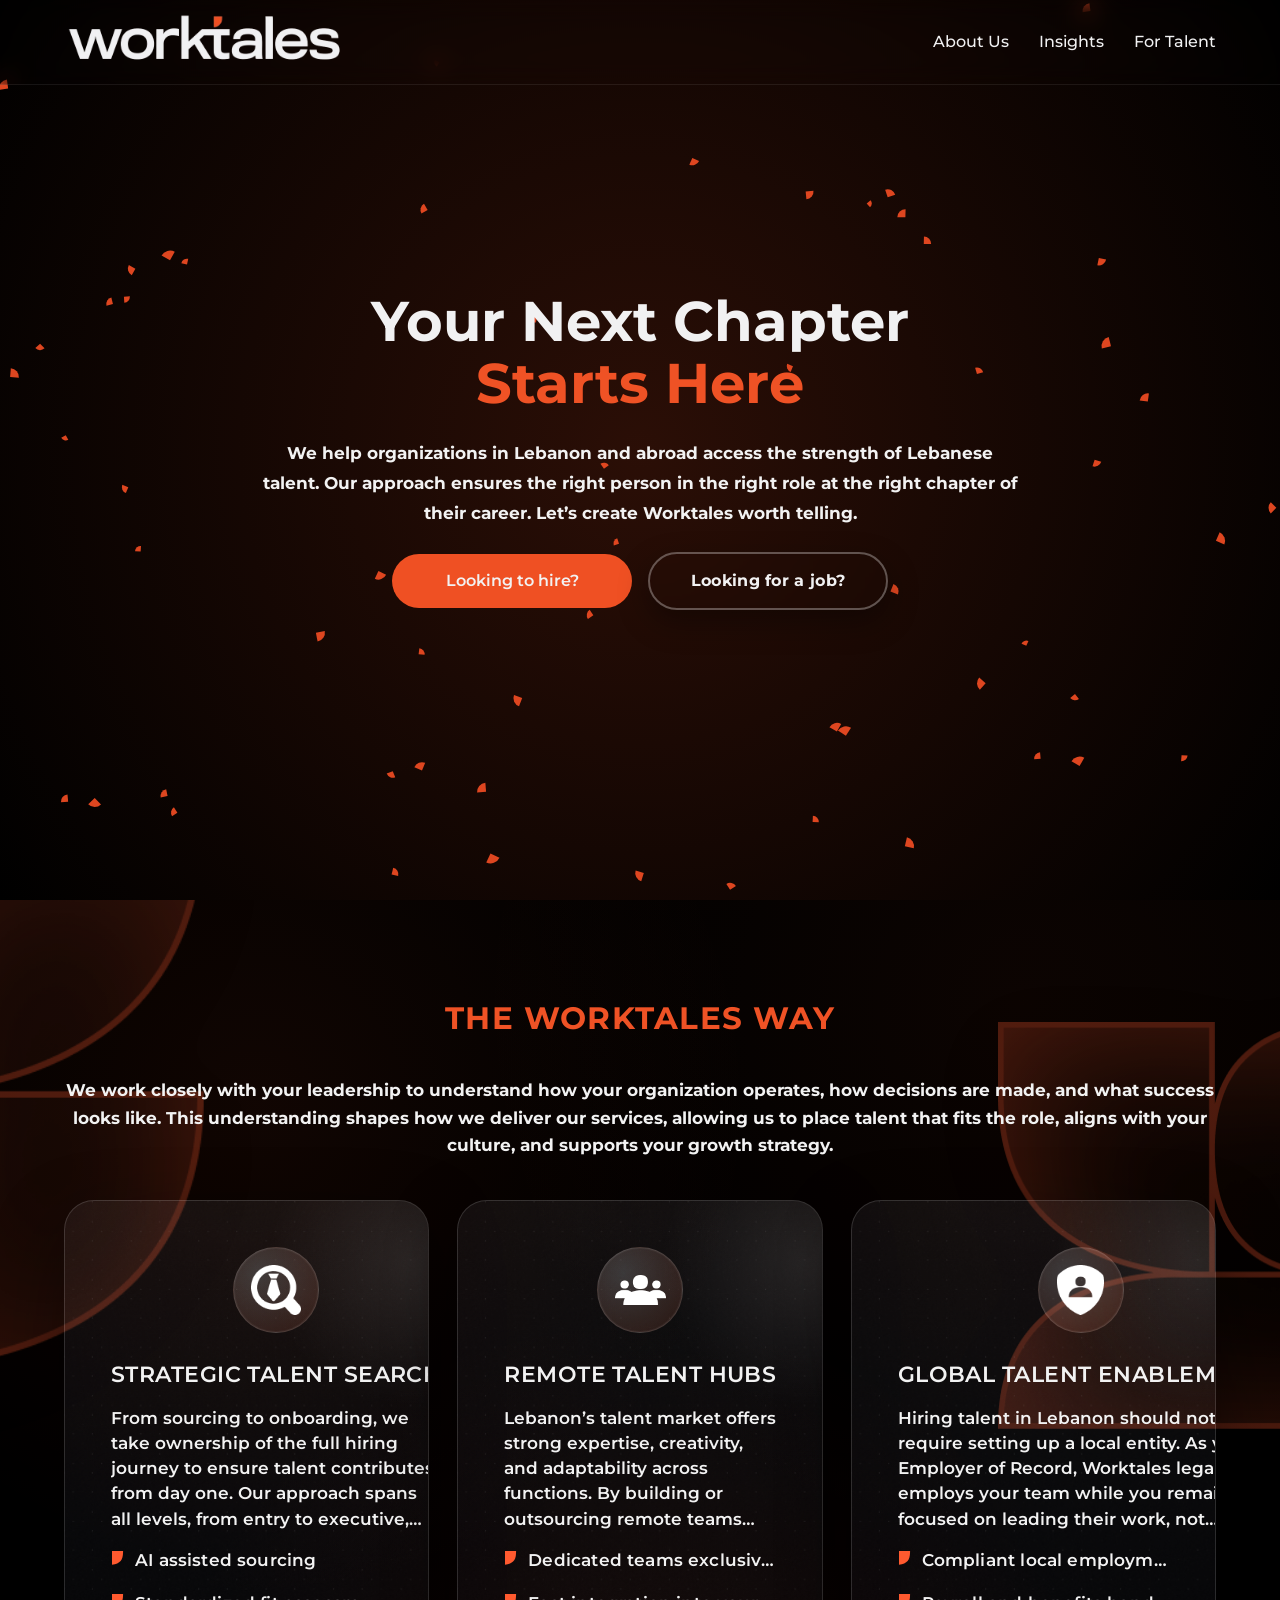
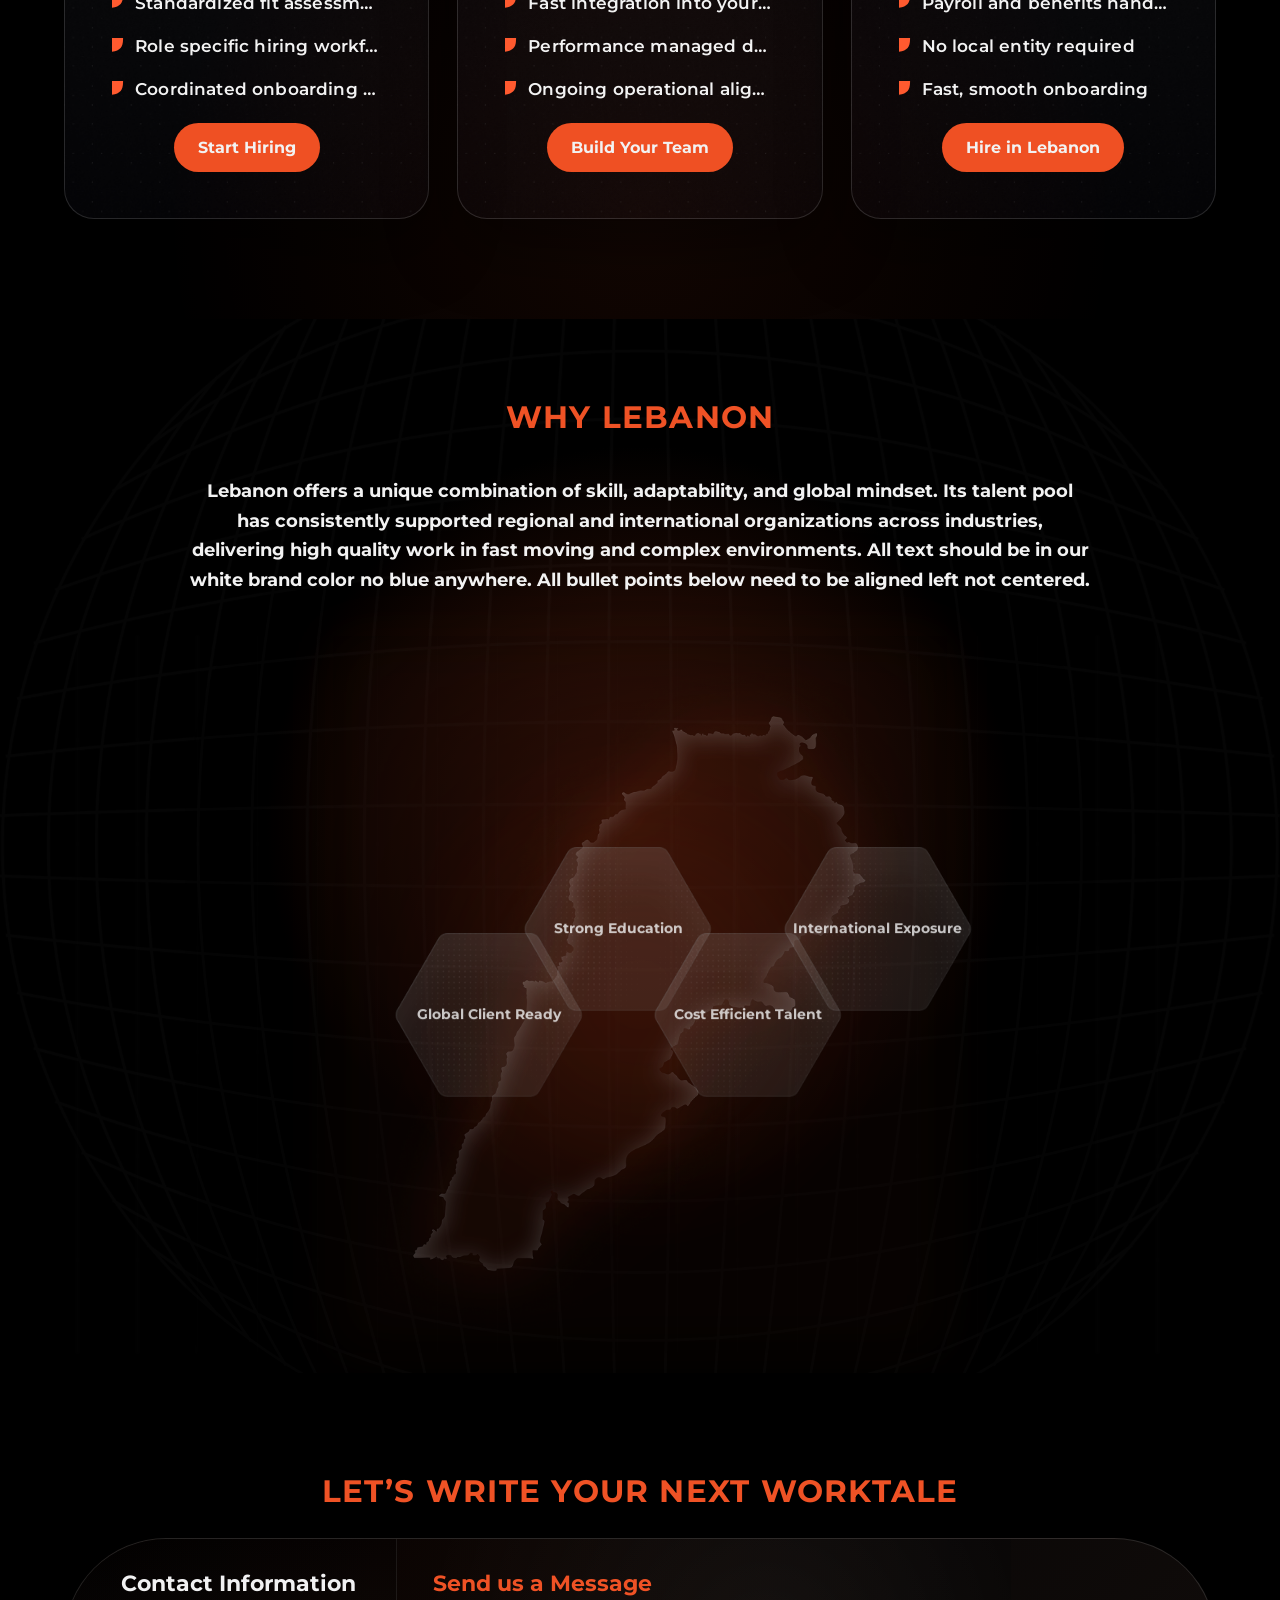
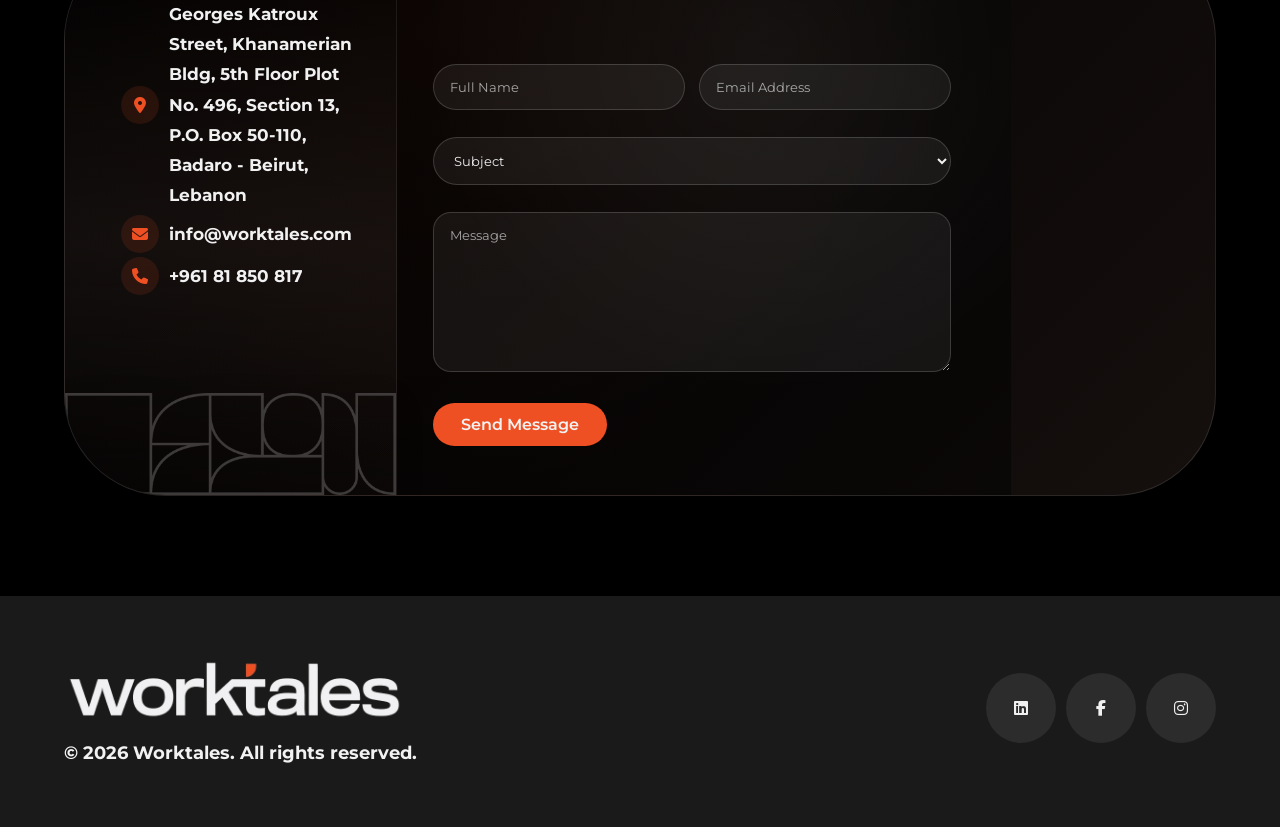
==== commit e581413a: "nn" ====
--- a/index.html
+++ b/index.html
@@ -127,7 +127,7 @@
                                 <p>Lebanon’s talent market offers strong expertise, creativity, and adaptability across functions. By building or outsourcing remote teams here, organizations gain access to high quality capabilities while optimizing costs, enabling smarter scaling and sustainable growth.</p>
                             </div>
                             <div class="service-features">
-                                <button class="features-toggle" type="button" aria-expanded="false">What you get</button>
+                                <button class="features-toggle" type="button" aria-expanded="false">Key Features</button>
                                 <ul class="feature-list" aria-hidden="true">
                                     <li>Dedicated teams exclusive to your business</li>
                                     <li>Fast integration into your workflows</li>
@@ -149,7 +149,7 @@
                                 <p>Hiring talent in Lebanon should not require setting up a local entity. As your Employer of Record, Worktales legally employs your team while you remain focused on leading their work, not managing administration.</p>
                             </div>
                             <div class="service-features">
-                                <button class="features-toggle" type="button" aria-expanded="false">What we take care of for you</button>
+                                <button class="features-toggle" type="button" aria-expanded="false">Key Features</button>
                                 <ul class="feature-list" aria-hidden="true">
                                     <li>Compliant local employment</li>
                                     <li>Payroll and benefits handled</li>
--- a/style.css
+++ b/style.css
@@ -396,6 +396,7 @@
 
     .leader-title {
         font-size: clamp(1.6rem, 6vw, 2rem);
+        white-space: normal;
     }
 
     .leader-columns {
@@ -1630,6 +1631,15 @@
  color: #F2F2F2;
  font-size: 1.05rem;
  line-height: 1.65;
+}
+
+@media (max-width: 768px) {
+  .services .service-body-left p {
+    display: block;
+    -webkit-line-clamp: unset;
+    -webkit-box-orient: initial;
+    overflow: visible;
+  }
 }
 
 .worktales-lead {
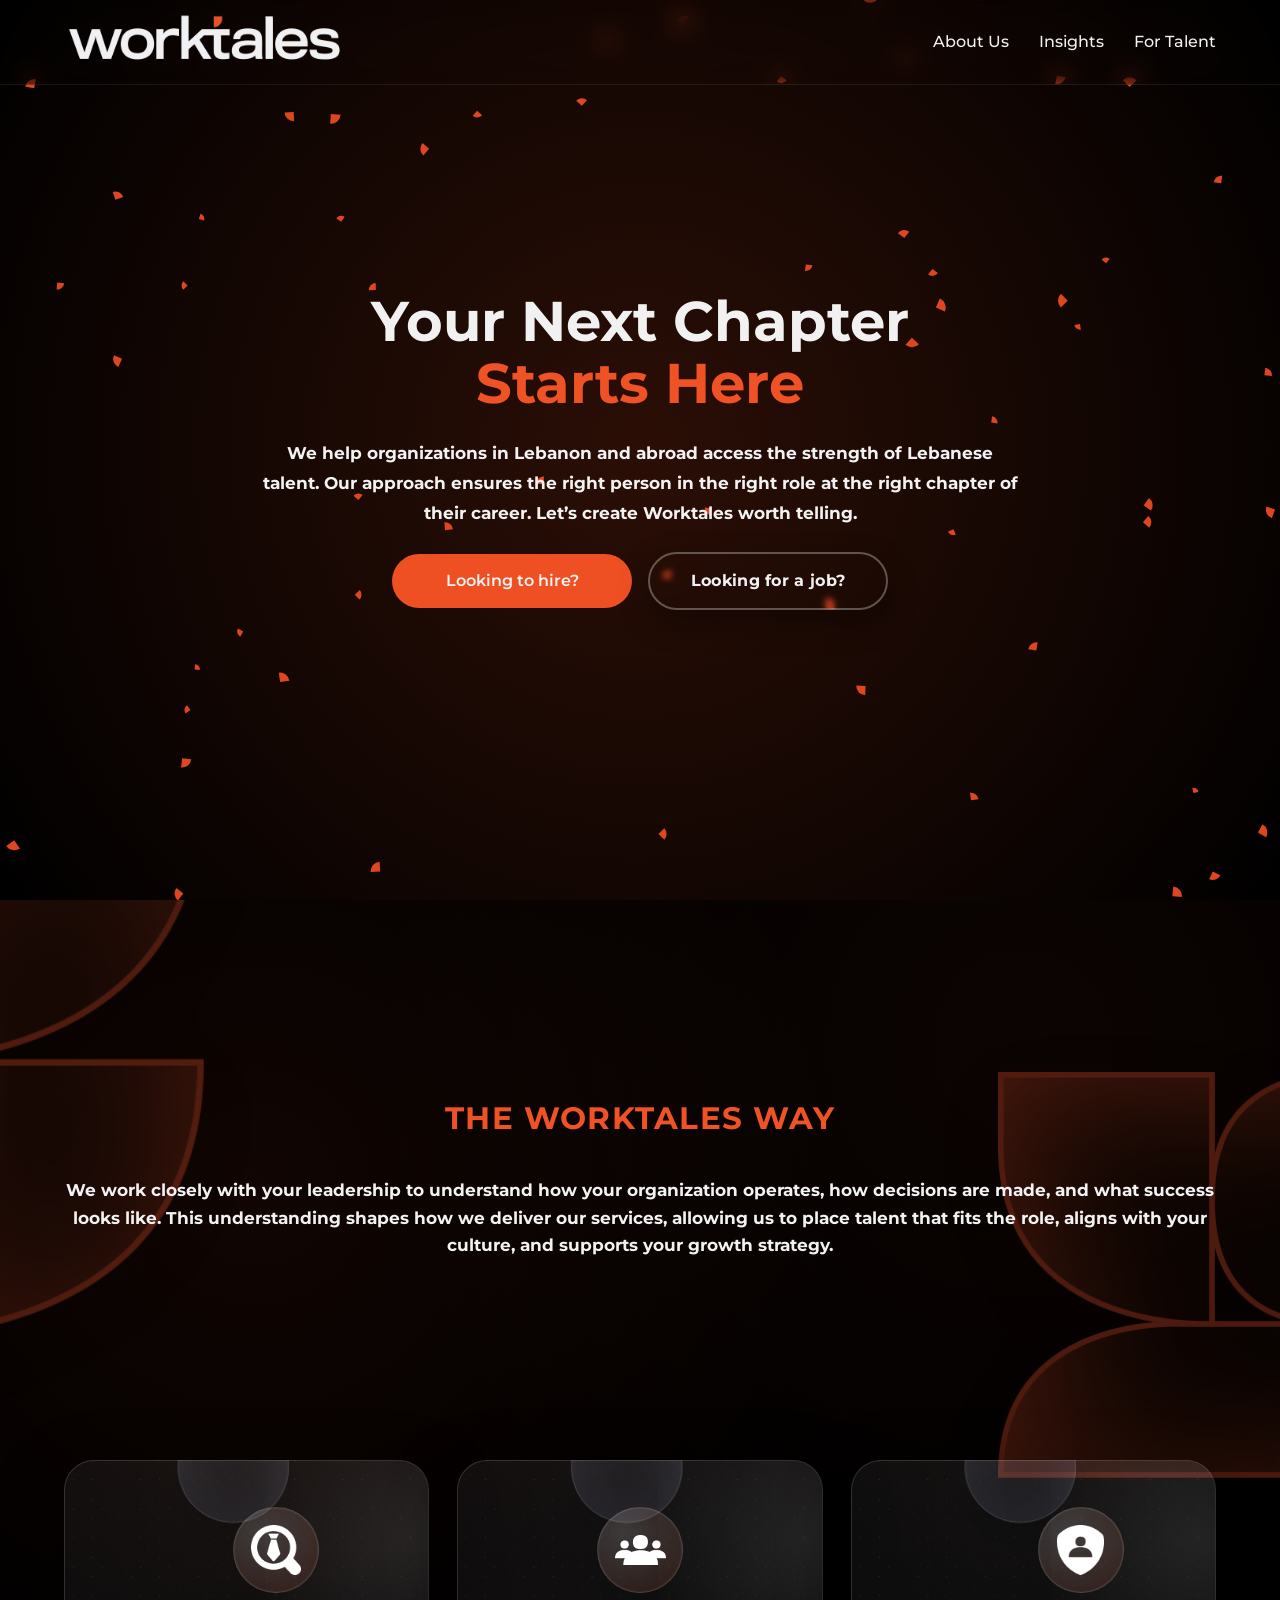
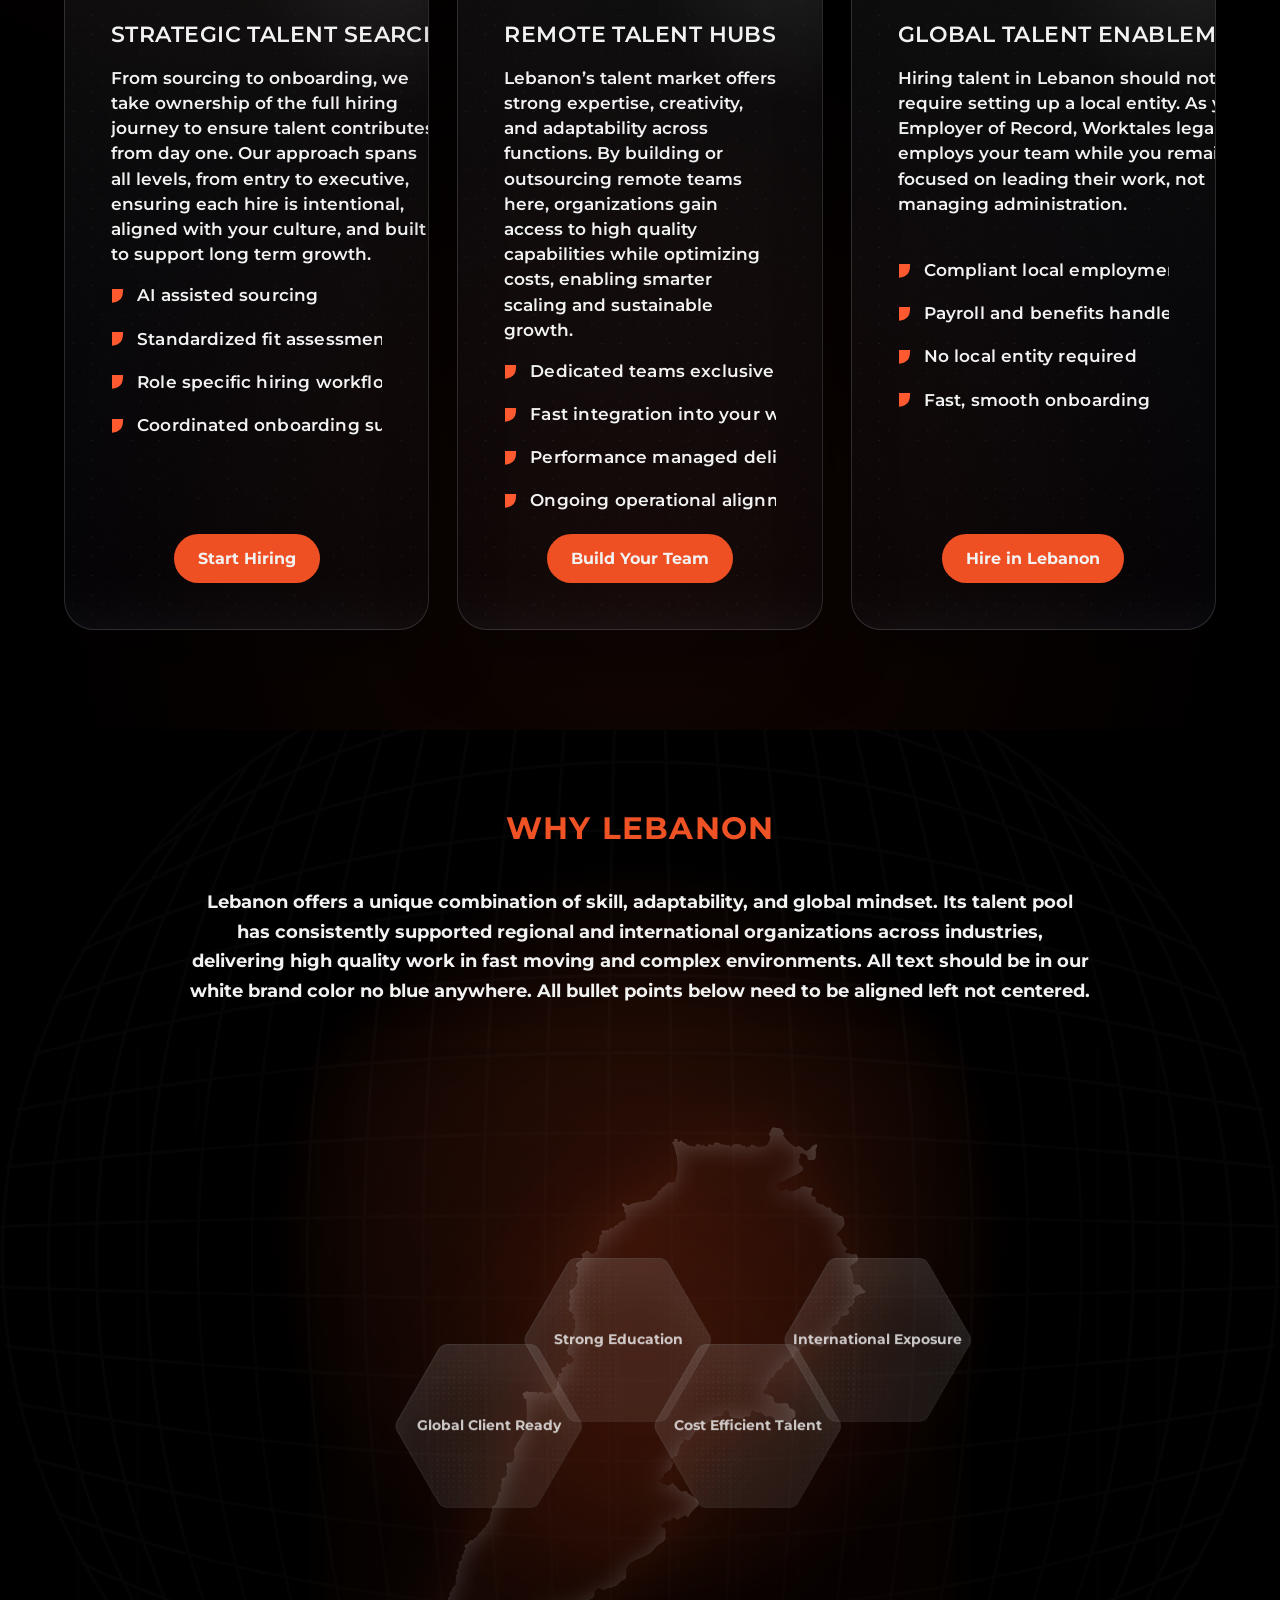
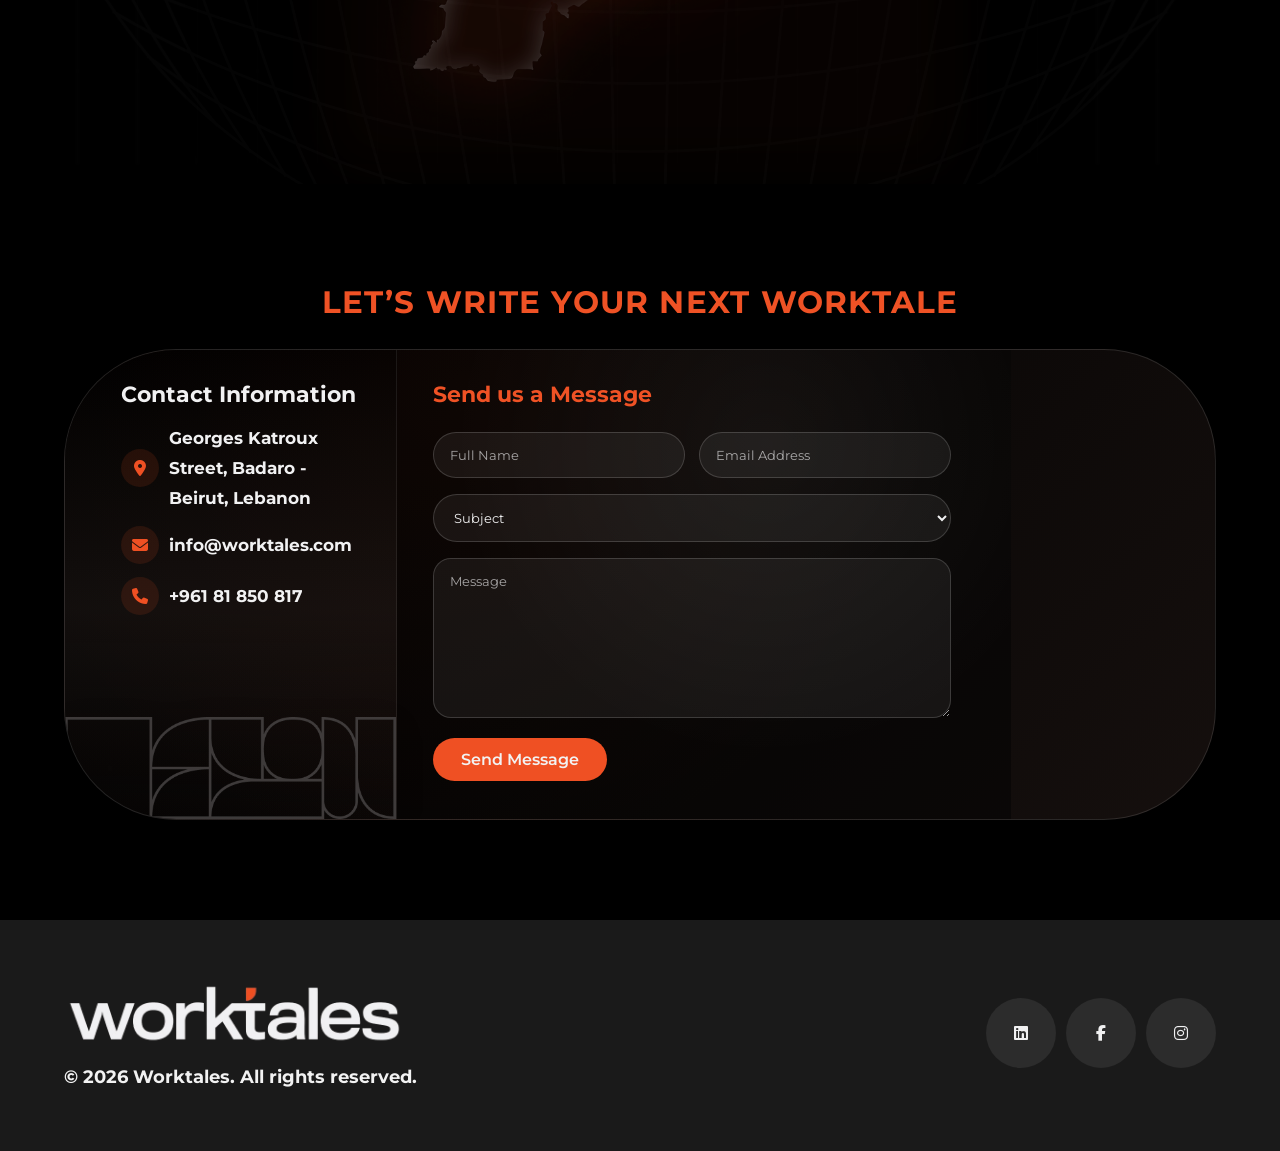
==== commit 7c58c437: "more changes" ====
--- a/index.html
+++ b/index.html
@@ -253,7 +253,7 @@
                     <div class="contact-item">
                         <i class="fas fa-map-marker-alt"></i>
                         <div>
-                            <p>Georges Katroux Street, Khanamerian Bldg, 5th Floor Plot No. 496, Section 13, P.O. Box 50-110, Badaro - Beirut, Lebanon</p>
+                            <p>Georges Katroux Street, Badaro - Beirut, Lebanon</p>
                         </div>
                     </div>
                     <div class="contact-item">
--- a/style.css
+++ b/style.css
@@ -830,8 +830,8 @@
 border: 1px solid rgba(255, 255, 255, 0.08);
 box-shadow: 0 20px 40px rgba(0, 0, 0, 0.55);
 display: grid;
-grid-template-rows: auto 1fr;
-min-height: 420px;
+grid-template-rows: 1fr 1fr;
+min-height: 480px;
 isolation: isolate;
 backdrop-filter: blur(22px);
 -webkit-backdrop-filter: blur(22px);
@@ -859,7 +859,8 @@
 .insight-card__thumb {
 position: relative;
 z-index: 1;
-height: 260px;
+height: 100%;
+min-height: 0;
 background: #0b0b0b;
 overflow: hidden;
 }
@@ -878,8 +879,8 @@
 padding: 26px 24px 32px;
 display: grid;
 gap: 18px;
-align-content: end;
-min-height: 180px;
+align-content: start;
+min-height: 0;
 }
 
 .insight-card__body h3 {
@@ -888,6 +889,33 @@
 line-height: 1.35;
 text-transform: uppercase;
 letter-spacing: 0.02em;
+}
+
+.insight-card__points {
+list-style: none;
+margin: 0;
+padding: 0;
+display: grid;
+gap: 8px;
+color: #d9dcde;
+font-size: 0.98rem;
+line-height: 1.5;
+}
+
+.insight-card__points li {
+position: relative;
+padding-left: 18px;
+}
+
+.insight-card__points li::before {
+content: "";
+position: absolute;
+left: 0;
+top: 0.6em;
+width: 6px;
+height: 6px;
+border-radius: 50%;
+background: #ef5225;
 }
 
 .insight-card__cta {
@@ -960,11 +988,11 @@
     }
 
     .insight-card {
-    min-height: 0;
+    min-height: 520px;
     }
 
     .insight-card__thumb {
-    height: 220px;
+    height: 100%;
     }
 
     .insights-hero__image img {
@@ -1535,7 +1563,7 @@
 line-height: 1.5;
 font-weight: 600;
 display: -webkit-box;
--webkit-line-clamp: 5;
+
 -webkit-box-orient: vertical;
 overflow: hidden;
 }
@@ -1576,6 +1604,10 @@
  flex: 1;
 }
 
+.services .process-card:nth-child(3) .service-features {
+    margin-top: 25px;
+}
+
 .services .service-features h4 {
 margin-bottom: 6px;
 color: var(--text-secondary);
@@ -1591,7 +1623,10 @@
 
 .services .service-features li {
  position: relative;
- padding-left: 24px;
+ display: flex;
+ align-items: center;
+ gap: 12px;
+ padding-left: 0;
  font-weight: 600;
  color: #F2F2F2;
  letter-spacing: 0.01em;
@@ -1604,11 +1639,10 @@
 
 .services .service-features li::before {
  content: "";
- position: absolute;
- left: 0;
- top: 0.2em;
+ position: static;
  width: 14px;
  height: 14px;
+ flex: 0 0 14px;
  background: url("assets/c.svg") center / contain no-repeat;
 }
 
@@ -1631,6 +1665,16 @@
  color: #F2F2F2;
  font-size: 1.05rem;
  line-height: 1.65;
+}
+
+@media (min-width: 992px) {
+    .services {
+        padding-top: 200px;
+    }
+
+    .services-intro {
+        margin-bottom: 200px;
+    }
 }
 
 @media (max-width: 768px) {
@@ -3254,7 +3298,7 @@
 display: grid;
 grid-template-columns: 0.25fr 0.75fr;
 gap: 0;
-border-radius: 102px;
+border-radius: 112px;
 overflow: hidden;
 border: 1px solid rgba(255, 255, 255, 0.12);
 background:
@@ -5504,9 +5548,21 @@
     font-size: 1.05rem;
   }
 
+  .article-figure {
+    width: 100%;
+    margin: 32px auto 0;
+    height: clamp(340px, 40vw, 660px);
+    overflow: hidden;
+    border-radius: 16px;
+  }
+
   .article-figure img {
+    width: 100%;
+    height: 100%;
     max-width: 1600px;
     margin: 0 auto;
+    object-fit: cover;
+    border-radius: inherit;
     display: block;
   }
 }
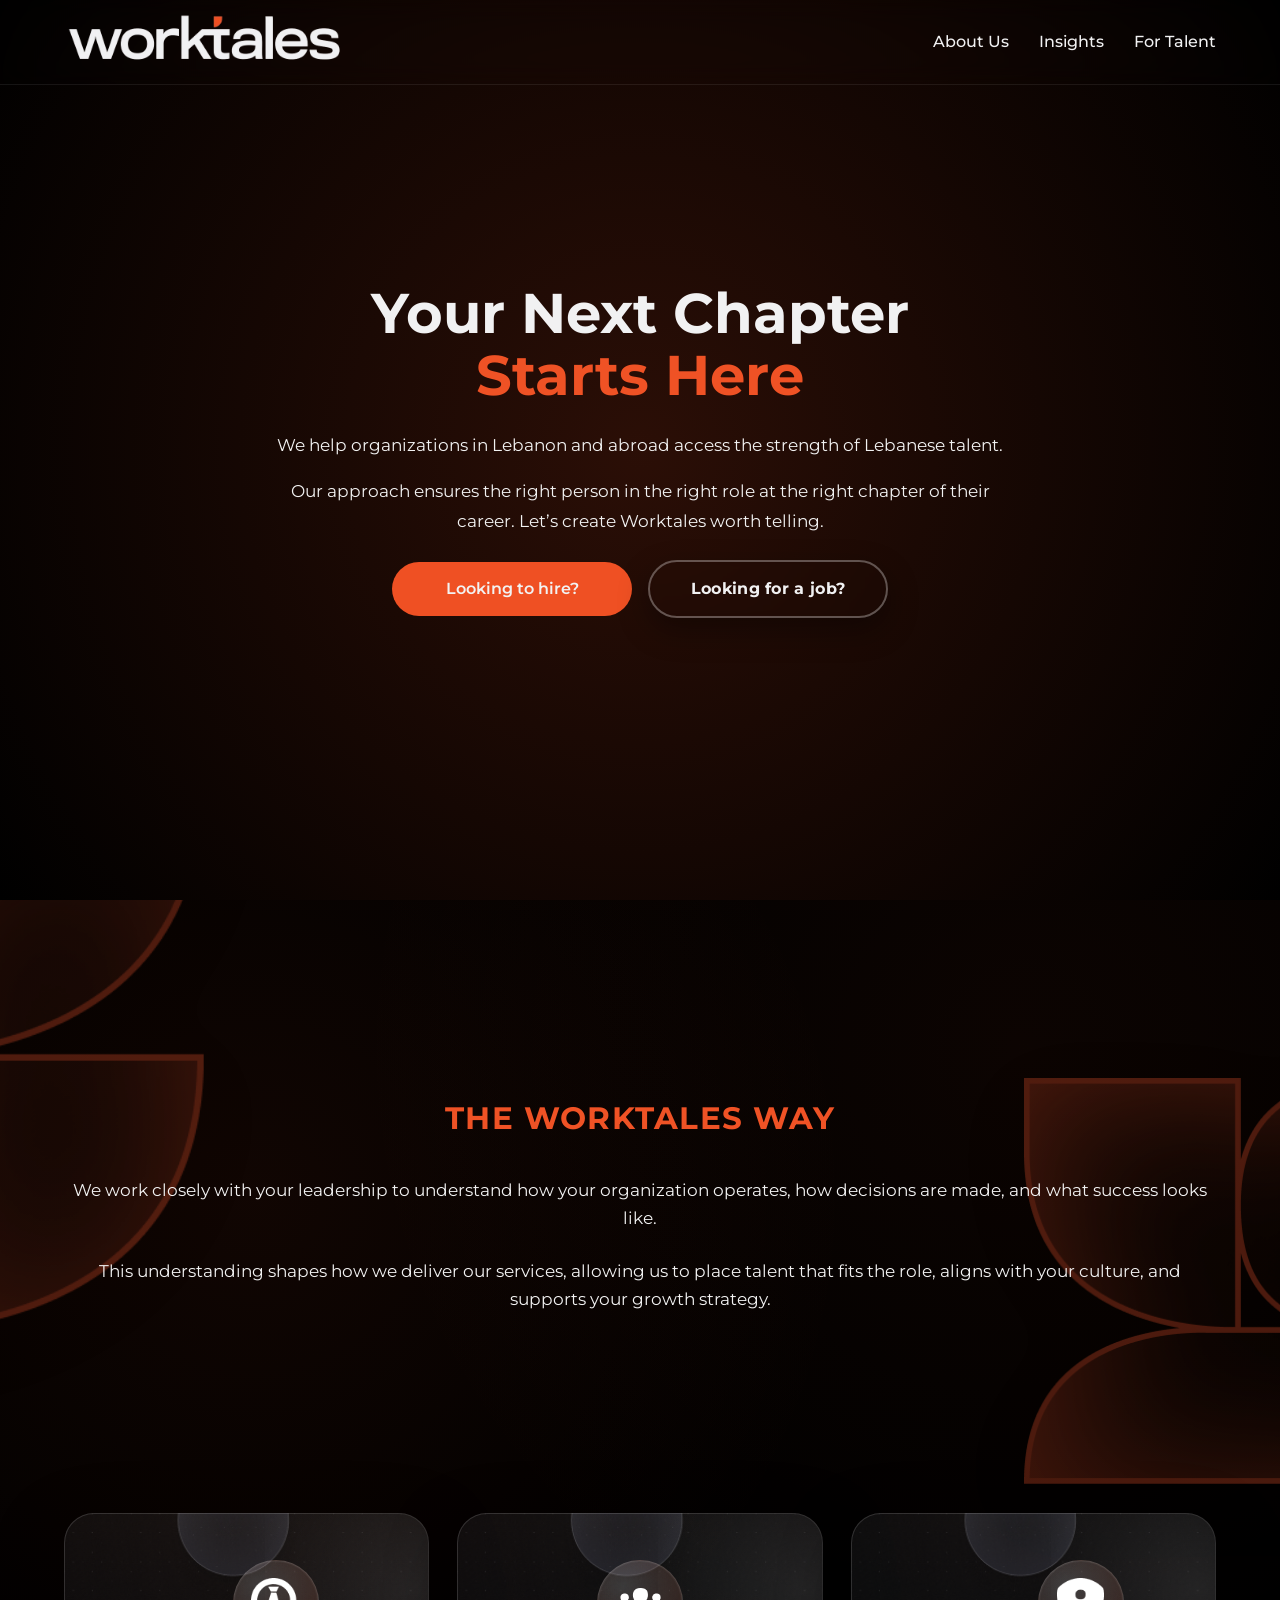
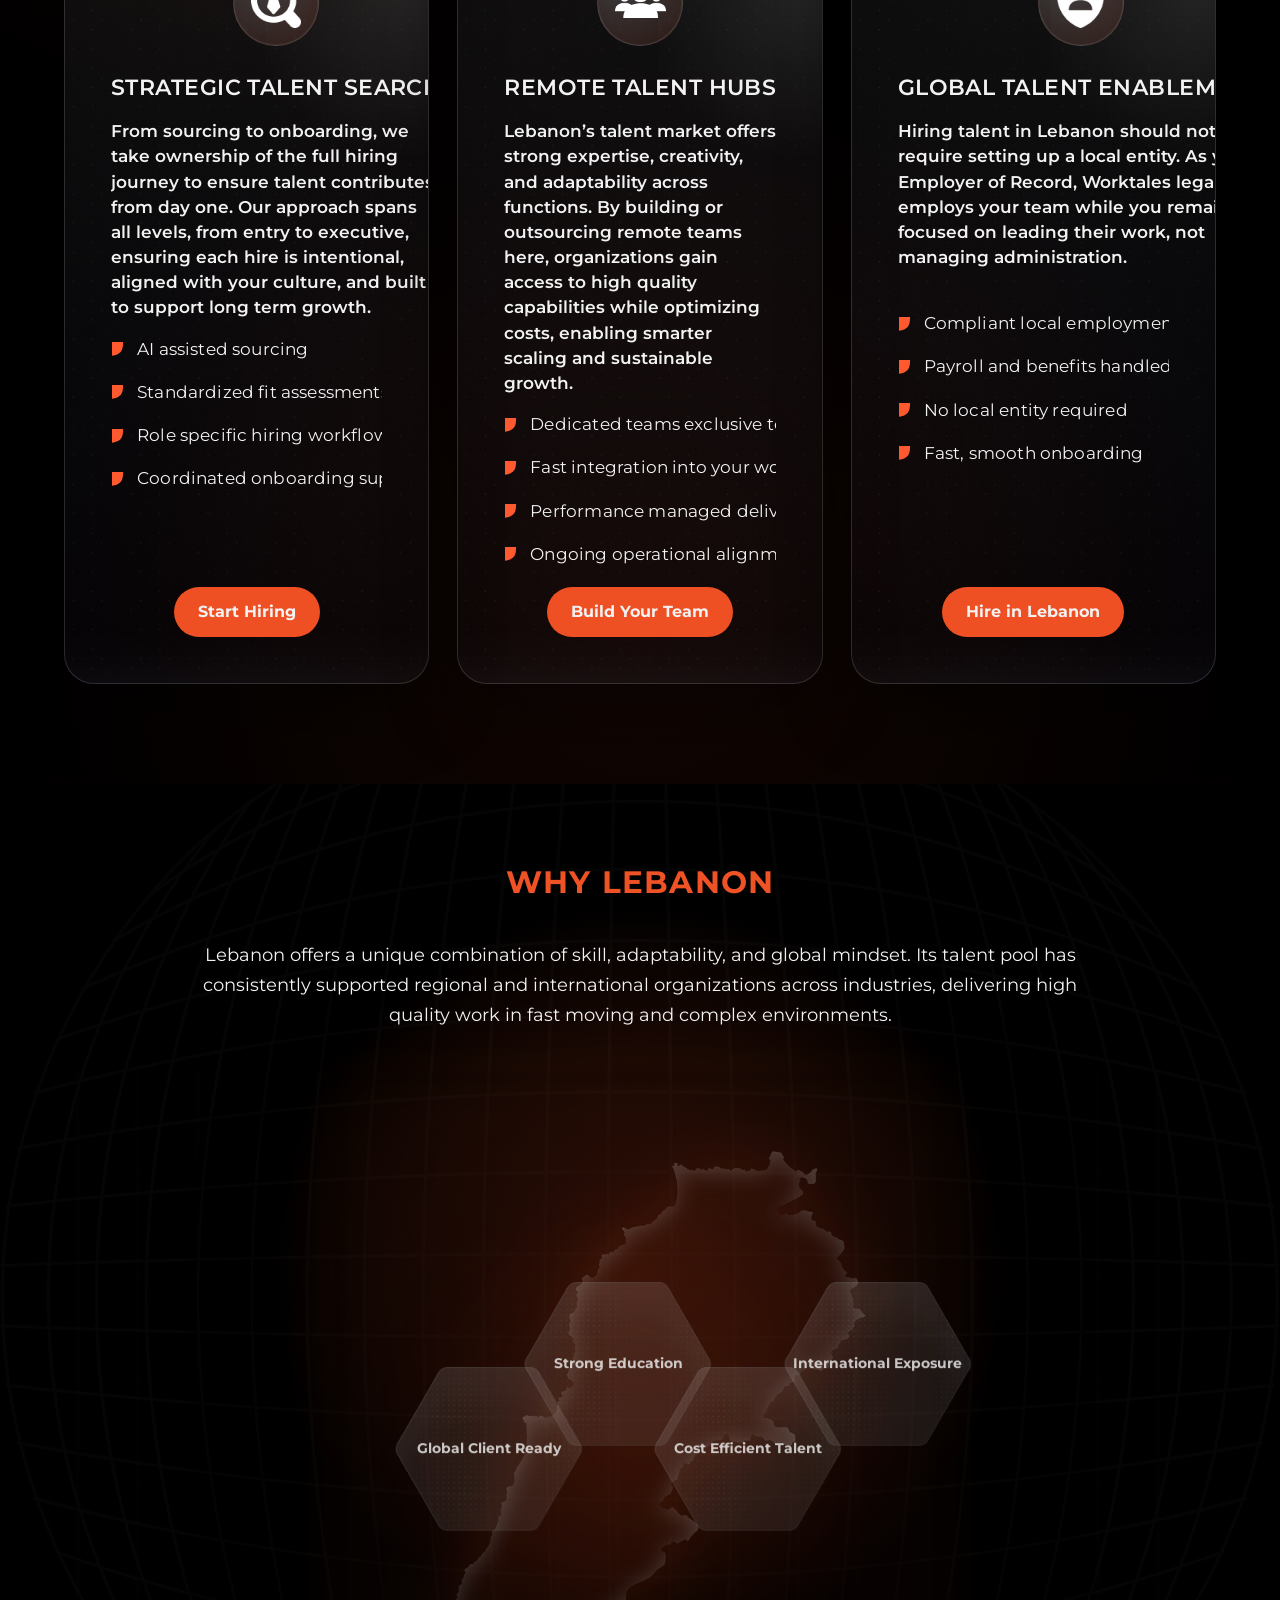
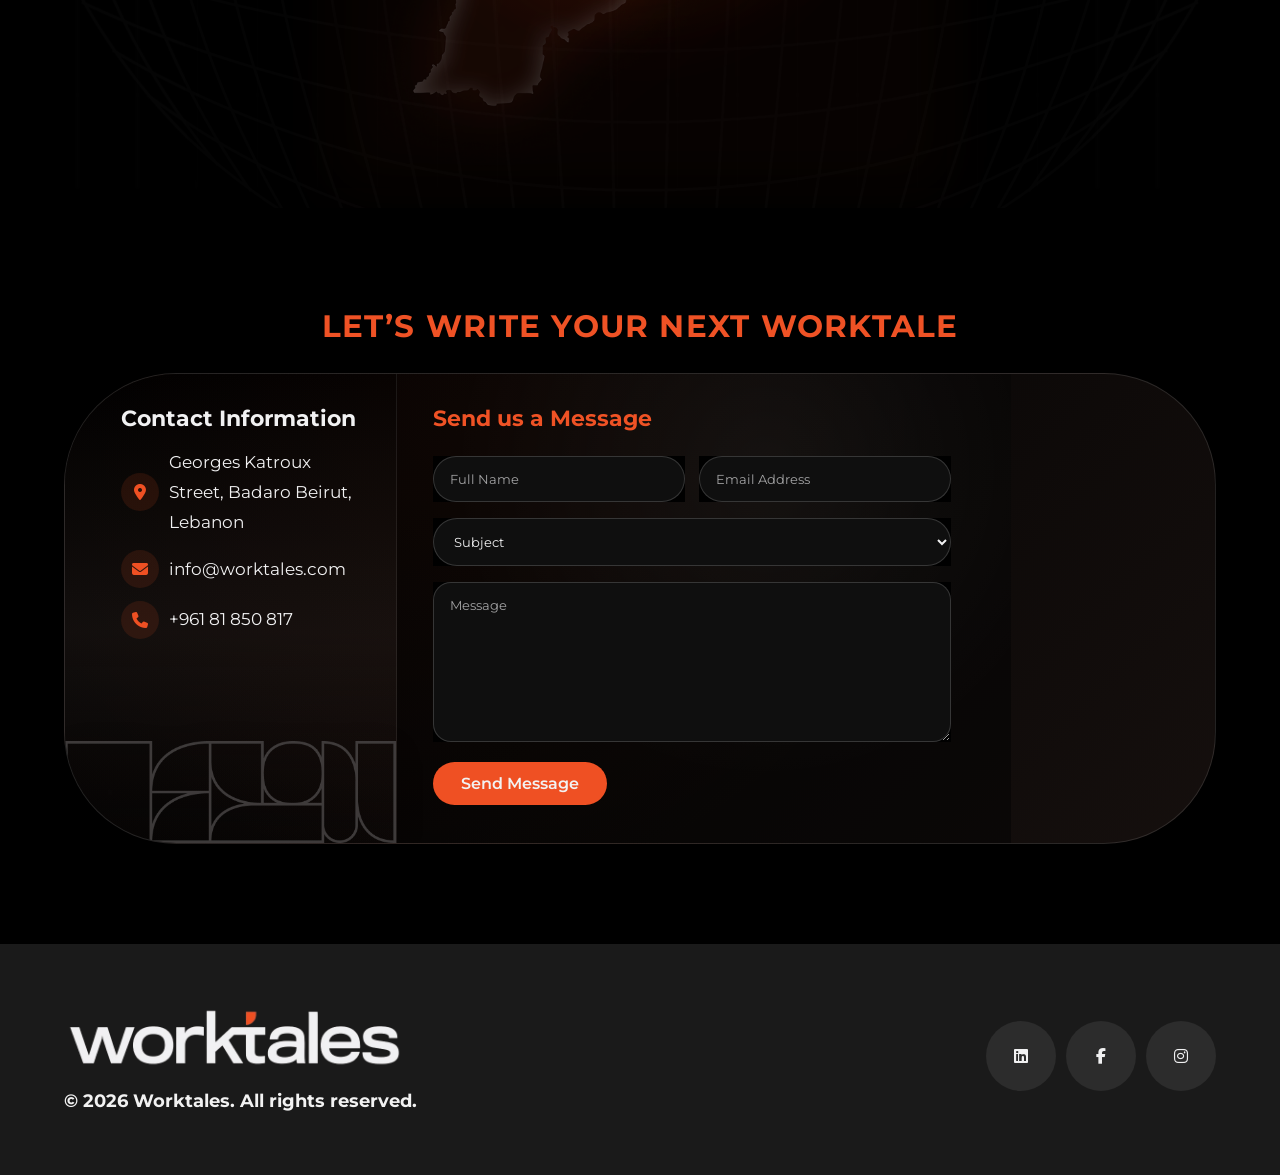
==== commit cfea28df: "fixes" ====
--- a/index.html
+++ b/index.html
@@ -57,7 +57,8 @@
         </h1>
 
         <p class="hero-ai-subtitle">
-            We help organizations in Lebanon and abroad access the strength of Lebanese talent. Our approach ensures the right person in the right role at the right chapter of their career. Let’s create Worktales worth telling.
+            We help organizations in Lebanon and abroad access the strength of Lebanese talent.</p>
+            <p> Our approach ensures the right person in the right role at the right chapter of their career. Let’s create Worktales worth telling.
         </p>
 
             <div class="hero-ai-buttons">
@@ -90,7 +91,8 @@
     <div class="container">
         <h2 class="section-title animate-from-right">The Worktales Way</h2>
         <div class="services-intro animate-from-left">
-            <p class="worktales-lead">We work closely with your leadership to understand how your organization operates, how decisions are made, and what success looks like. This understanding shapes how we deliver our services, allowing us to place talent that fits the role, aligns with your culture, and supports your growth strategy.</p>
+            <p class="worktales-lead">We work closely with your leadership to understand how your organization operates, how decisions are made, and what success looks like.</p><br>
+            <p> This understanding shapes how we deliver our services, allowing us to place talent that fits the role, aligns with your culture, and supports your growth strategy.</p>
         </div>
 
         <div class="application-process animate-from-left">
@@ -180,7 +182,7 @@
 
         <div class="why-lebanon-heading">
             <h2 class="section-title animate-from-bottom">Why Lebanon</h2>
-            <p class="why-lebanon-subtitle animate-from-bottom">Lebanon offers a unique combination of skill, adaptability, and global mindset. Its talent pool has consistently supported regional and international organizations across industries, delivering high quality work in fast moving and complex environments. All text should be in our white brand color no blue anywhere. All bullet points below need to be aligned left not centered.</p>
+            <p class="why-lebanon-subtitle animate-from-bottom">Lebanon offers a unique combination of skill, adaptability, and global mindset. Its talent pool has consistently supported regional and international organizations across industries, delivering high quality work in fast moving and complex environments.</p>
         </div>
 
         <div class="why-hex-scene">
@@ -207,7 +209,7 @@
                         <ul class="why-tooltip-list">
                             <li>Professional English and French</li>
                             <li>Clear written and verbal skills</li>
-                            <li>Comfortable with clients and stakeholders</li>
+                            <li>Remote work proven</li>
                         </ul>
                     </div>
                 </div>
@@ -219,7 +221,7 @@
                         <ul class="why-tooltip-list">
                             <li>Experience with global teams</li>
                             <li>Familiar with international standards</li>
-                            <li>Remote work proven</li>
+                            <li>Familiar with system and operations</li>
                         </ul>
                     </div>
                 </div>
@@ -253,7 +255,7 @@
                     <div class="contact-item">
                         <i class="fas fa-map-marker-alt"></i>
                         <div>
-                            <p>Georges Katroux Street, Badaro - Beirut, Lebanon</p>
+                            <p>Georges Katroux Street, Badaro Beirut, Lebanon</p>
                         </div>
                     </div>
                     <div class="contact-item">
--- a/style.css
+++ b/style.css
@@ -110,6 +110,8 @@
 margin: 0;
 max-width: 720px;
 color: #d9dcde;
+font-weight: 400;
+text-align: justify;
 }
 
 .leader-message {
@@ -152,8 +154,9 @@
 margin: 0;
 color: #f5f6f7;
 font-size: clamp(1.05rem, 1.05vw, 1.1rem);
-font-weight: 700;
+font-weight: 400;
 line-height: 2;
+text-align: justify;
 }
 
 .leader-signoff {
@@ -246,6 +249,7 @@
 .principle p {
   margin: 0;
   color: #d9dcde;
+  font-weight: 400;
   line-height: 1.6;
   display: -webkit-box;
   -webkit-line-clamp: 2;
@@ -319,6 +323,7 @@
     color: #d9dcde;
     line-height: 1.7;
     font-size: 1.02rem;
+    font-weight: 400;
 }
 
 .faq-item[open] summary i {
@@ -655,6 +660,8 @@
 font-size: 1.05rem;
 line-height: 1.7;
 margin: 0;
+font-weight: 400;
+text-align: justify;
 }
 
 .page-section {
@@ -889,6 +896,12 @@
 line-height: 1.35;
 text-transform: uppercase;
 letter-spacing: 0.02em;
+}
+
+@media (min-width: 992px) {
+  .insight-card__body h3 {
+    max-width: 34ch;
+  }
 }
 
 .insight-card__points {
@@ -1627,7 +1640,7 @@
  align-items: center;
  gap: 12px;
  padding-left: 0;
- font-weight: 600;
+ font-weight: 400;
  color: #F2F2F2;
  letter-spacing: 0.01em;
  line-height: 1.5;
@@ -1665,6 +1678,8 @@
  color: #F2F2F2;
  font-size: 1.05rem;
  line-height: 1.65;
+ font-weight: 400;
+ text-align: center;
 }
 
 @media (min-width: 992px) {
@@ -1691,6 +1706,7 @@
  font-size: 1.2rem;
  line-height: 1.8;
  margin: 0 auto;
+ font-weight: 400;
   position: relative;
   z-index: 2;
 }
@@ -1718,6 +1734,12 @@
  right: -14%;
  top: 12%;
  width: clamp(320px, 36vw, 560px);
+}
+
+@media (min-width: 992px) {
+  .shape-right {
+    right: -16%;
+  }
 }
 
 .services-actions {
@@ -1962,6 +1984,8 @@
 margin-top: 12px;
 font-size: clamp(1rem, 1.4vw, 1.15rem);
 line-height: 1.65;
+font-weight: 400;
+text-align: center;
 }
 
 .why-lebanon-layout {
@@ -2341,7 +2365,7 @@
  padding: 0;
  display: grid;
  gap: 10px;
- text-align: center;
+ text-align: left;
 }
 
 .why-tooltip-list li {
@@ -2353,7 +2377,7 @@
  border-radius: 12px;
  display: inline-flex;
  align-items: center;
- justify-content: center;
+ justify-content: flex-start;
  gap: 8px;
  line-height: 1.4;
 }
@@ -3348,7 +3372,7 @@
 
 .contact-item p {
 margin: 0;
-font-weight: 700;
+font-weight: 400;
 color: var(--text);
 }
 
@@ -3400,6 +3424,7 @@
 display: flex;
 flex-direction: column;
 gap: 6px;
+background: #000;
 margin: 0;
 }
 
@@ -3419,6 +3444,11 @@
 border: 1px solid rgba(255, 255, 255, 0.16);
 background: rgba(255, 255, 255, 0.06);
 color: var(--text);
+}
+
+.form-group select option {
+color: #000;
+background: #fff;
 }
 
 .contact-form input::placeholder,
@@ -4458,6 +4488,13 @@
 .hero-ai-subtitle {
 color: #F2F2F2;
 opacity: 1;
+font-weight: 400;
+text-align: center;
+}
+
+.hero-ai-content p {
+  font-weight: 400;
+  text-align: center;
 }
 
 .hero-ai-buttons {
@@ -4749,7 +4786,7 @@
 position: relative;
 padding-left: 20px;
 color: #f6f6f7;
-font-weight: 600;
+font-weight: 400;
 }
 
 .hero-action-card ul li::before {
@@ -4794,7 +4831,7 @@
 .hero-action-card small {
 margin-top: 6px;
 color: #dcdce0;
-font-weight: 600;
+font-weight: 400;
 letter-spacing: 0.01em;
 }
 
@@ -5458,7 +5495,7 @@
     padding: 6px 0;
     border: none;
     background: transparent;
-    text-align: center;
+    text-align: left;
   }
 
   .why-tooltip-list li::before {
@@ -5520,12 +5557,13 @@
   line-height: 1.7;
   color: #e6e6e6;
   font-size: 1rem;
+  text-align: justify;
 }
 
 .article-body p,
 .article-body li {
   color: #F2F2F2;
-  font-weight: 700;
+  font-weight: 400;
 }
 
 .article-body ul {
@@ -5737,7 +5775,7 @@
     position: relative;
     padding-left: 14px;
     color: var(--text);
-    font-weight: 600;
+    font-weight: 400;
   }
 
   .feature-list li::before {
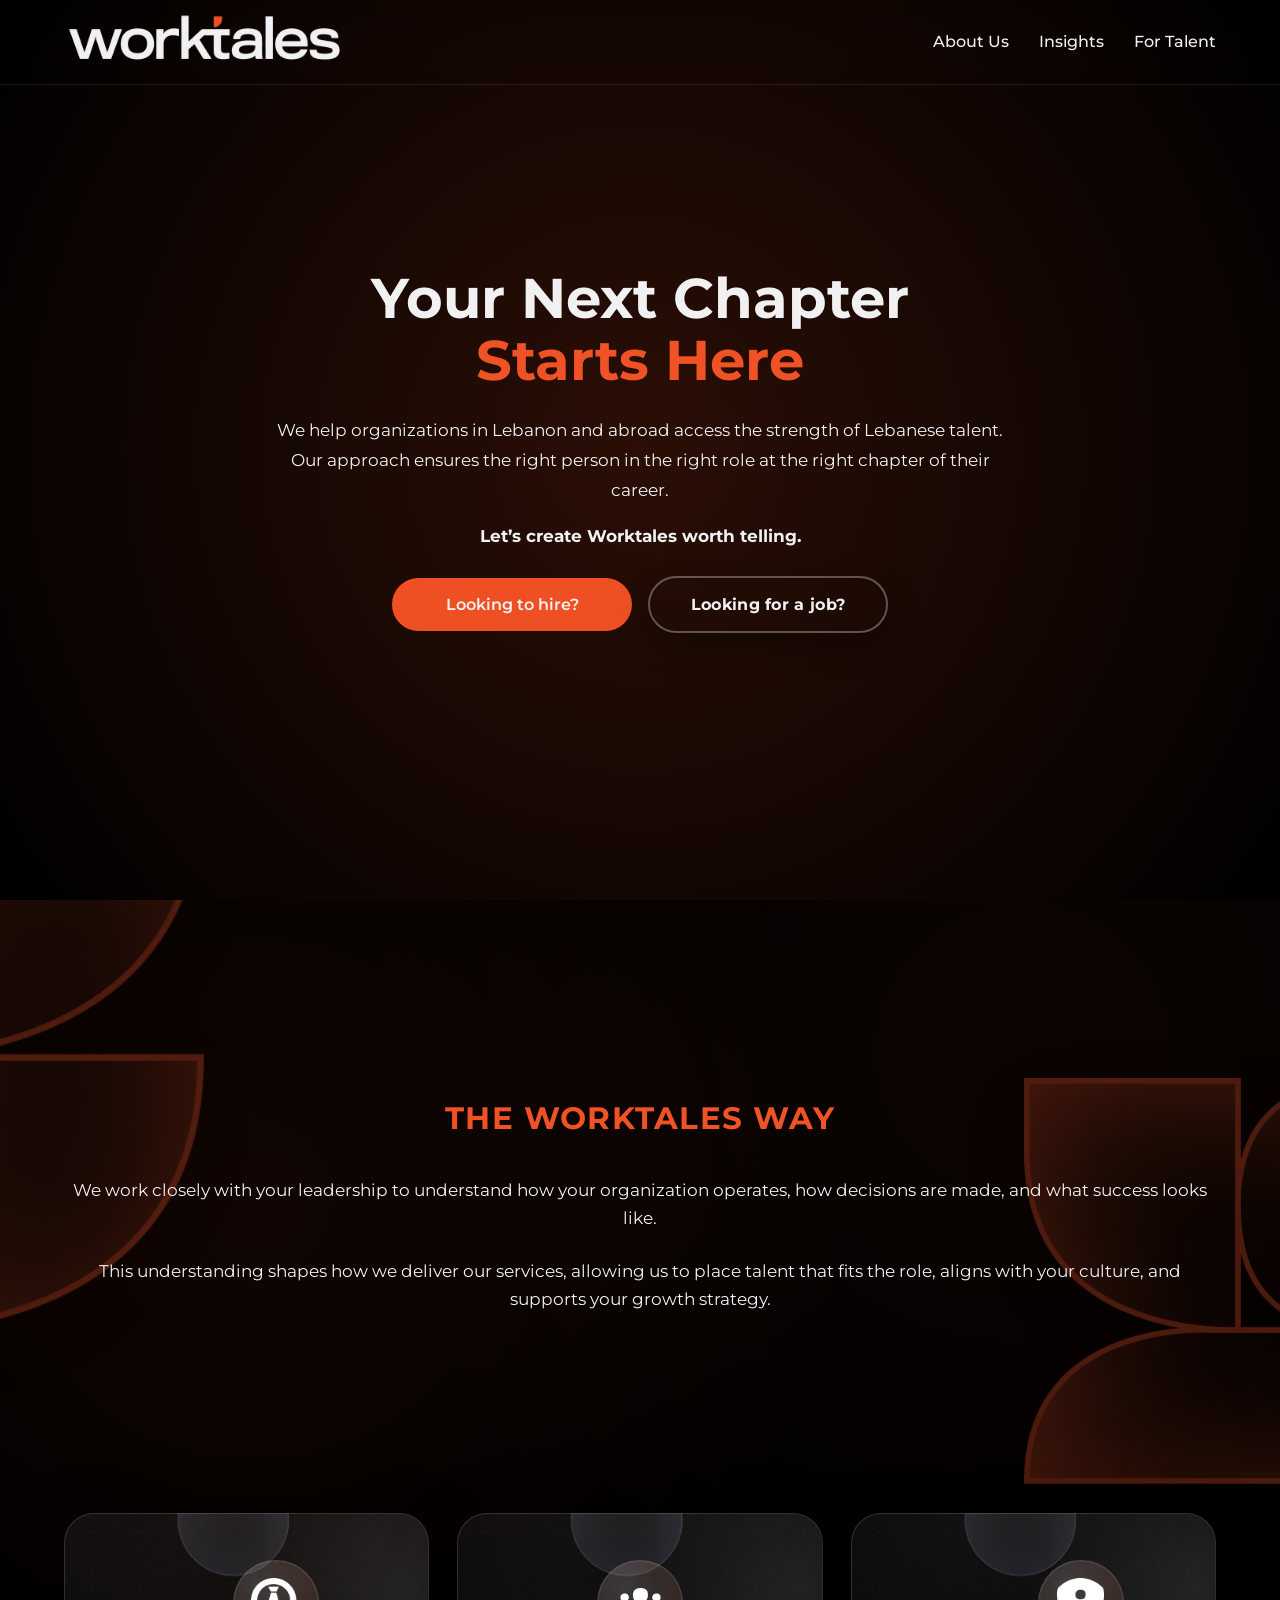
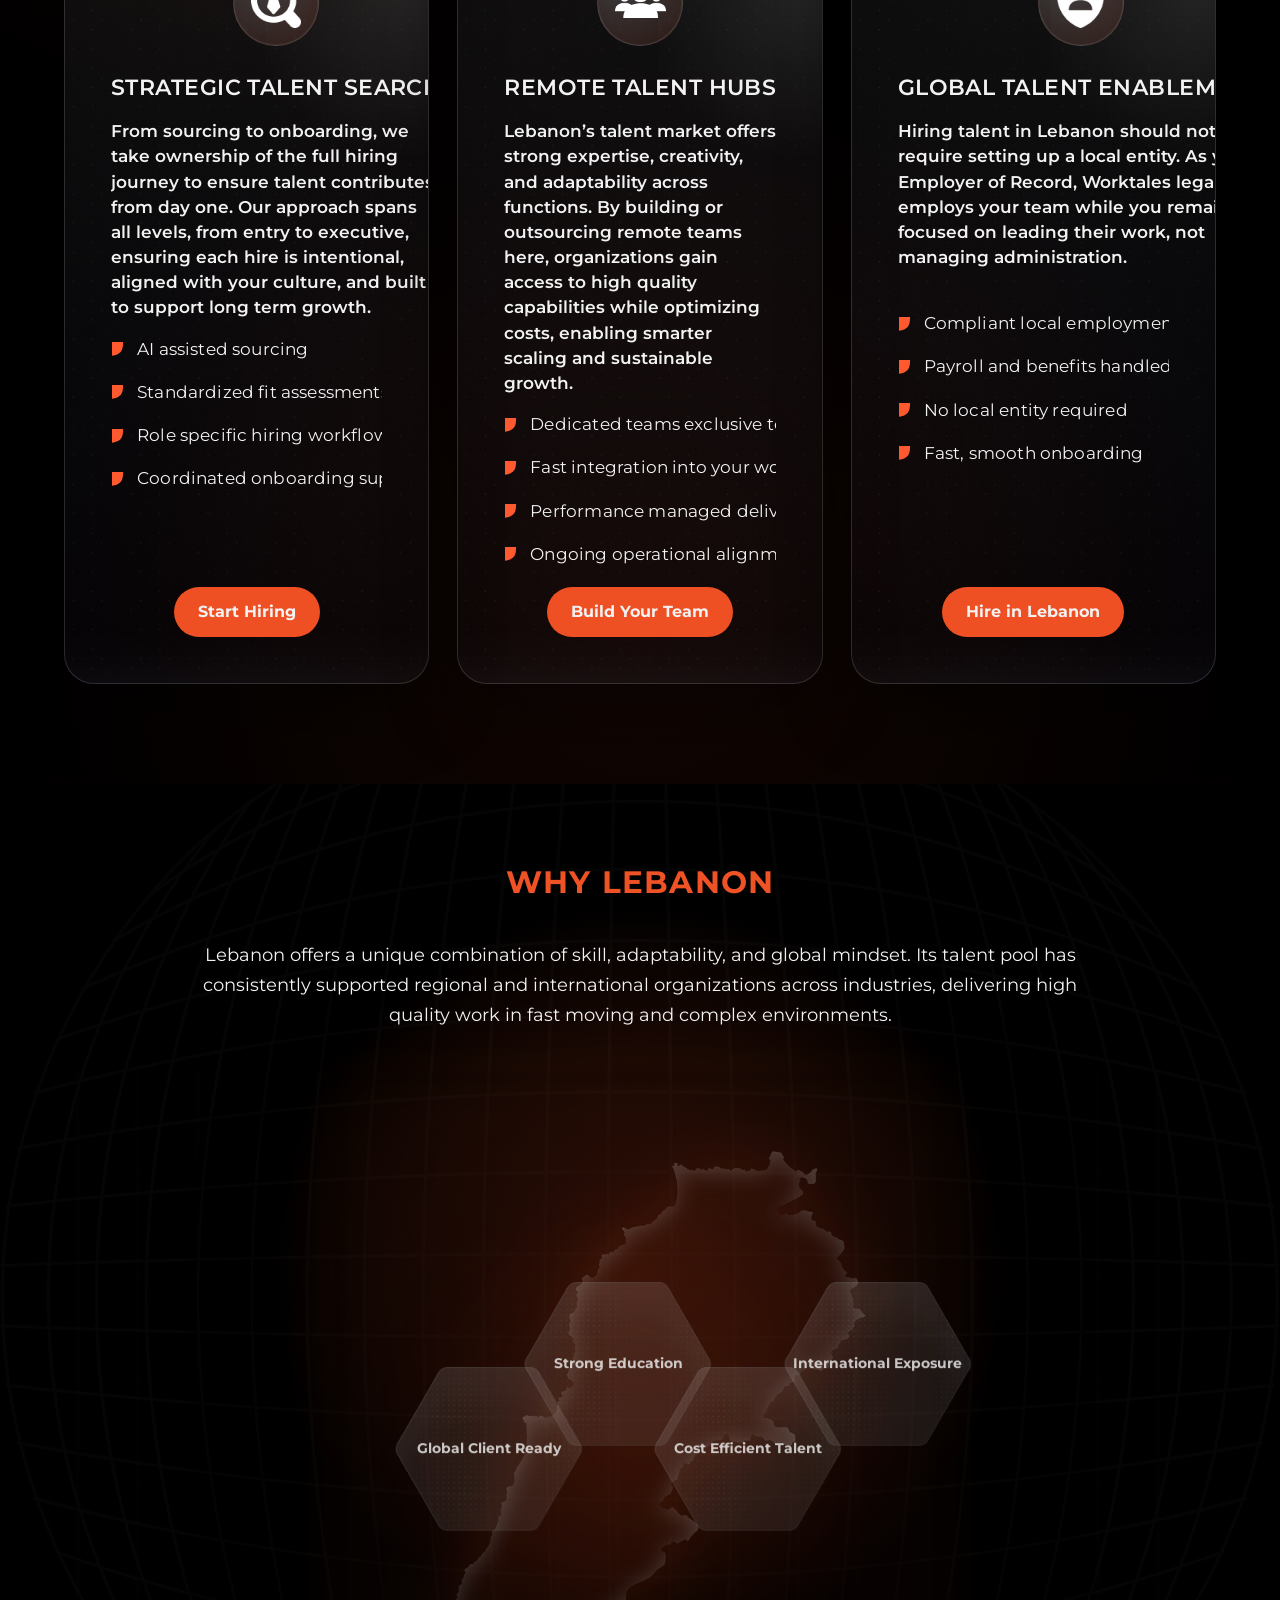
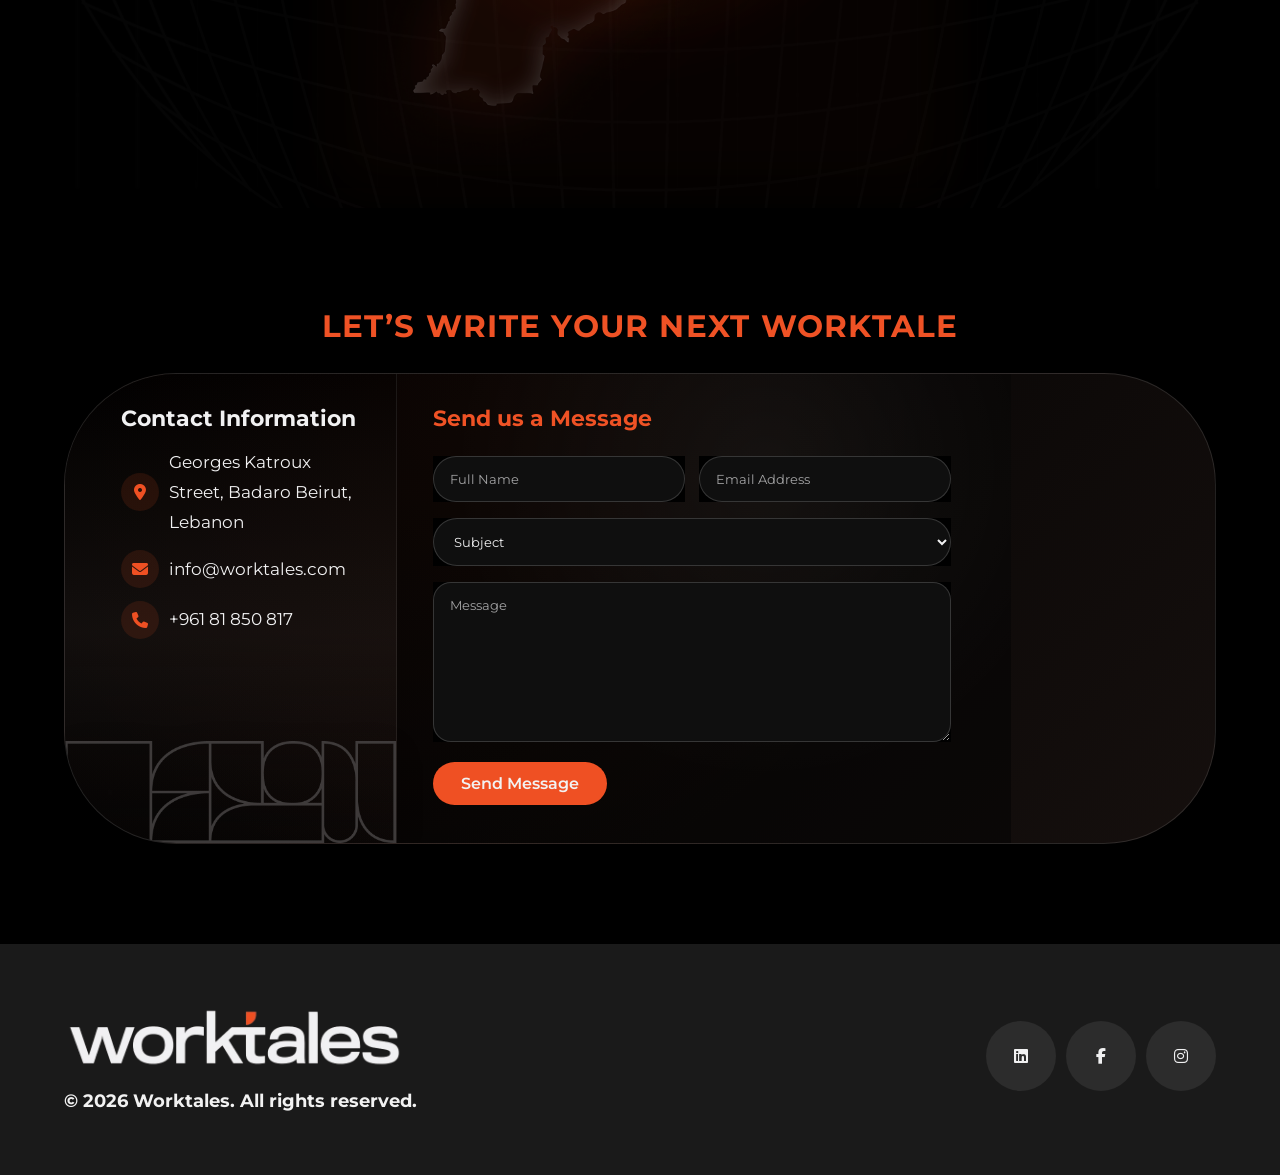
==== commit 804f982d: "last edits hopefully" ====
--- a/index.html
+++ b/index.html
@@ -57,8 +57,9 @@
         </h1>
 
         <p class="hero-ai-subtitle">
-            We help organizations in Lebanon and abroad access the strength of Lebanese talent.</p>
-            <p> Our approach ensures the right person in the right role at the right chapter of their career. Let’s create Worktales worth telling.
+            We help organizations in Lebanon and abroad access the strength of Lebanese talent. Our approach ensures the right person in the right role at the right chapter of their career.
+            <p><strong> Let’s create Worktales worth telling.</strong></p>
+
         </p>
 
             <div class="hero-ai-buttons">
--- a/style.css
+++ b/style.css
@@ -252,7 +252,7 @@
   font-weight: 400;
   line-height: 1.6;
   display: -webkit-box;
-  -webkit-line-clamp: 2;
+  line-clamp: 2;
   -webkit-box-orient: vertical;
   overflow: hidden;
   }
@@ -1695,7 +1695,7 @@
 @media (max-width: 768px) {
   .services .service-body-left p {
     display: block;
-    -webkit-line-clamp: unset;
+    line-clamp: unset;
     -webkit-box-orient: initial;
     overflow: visible;
   }
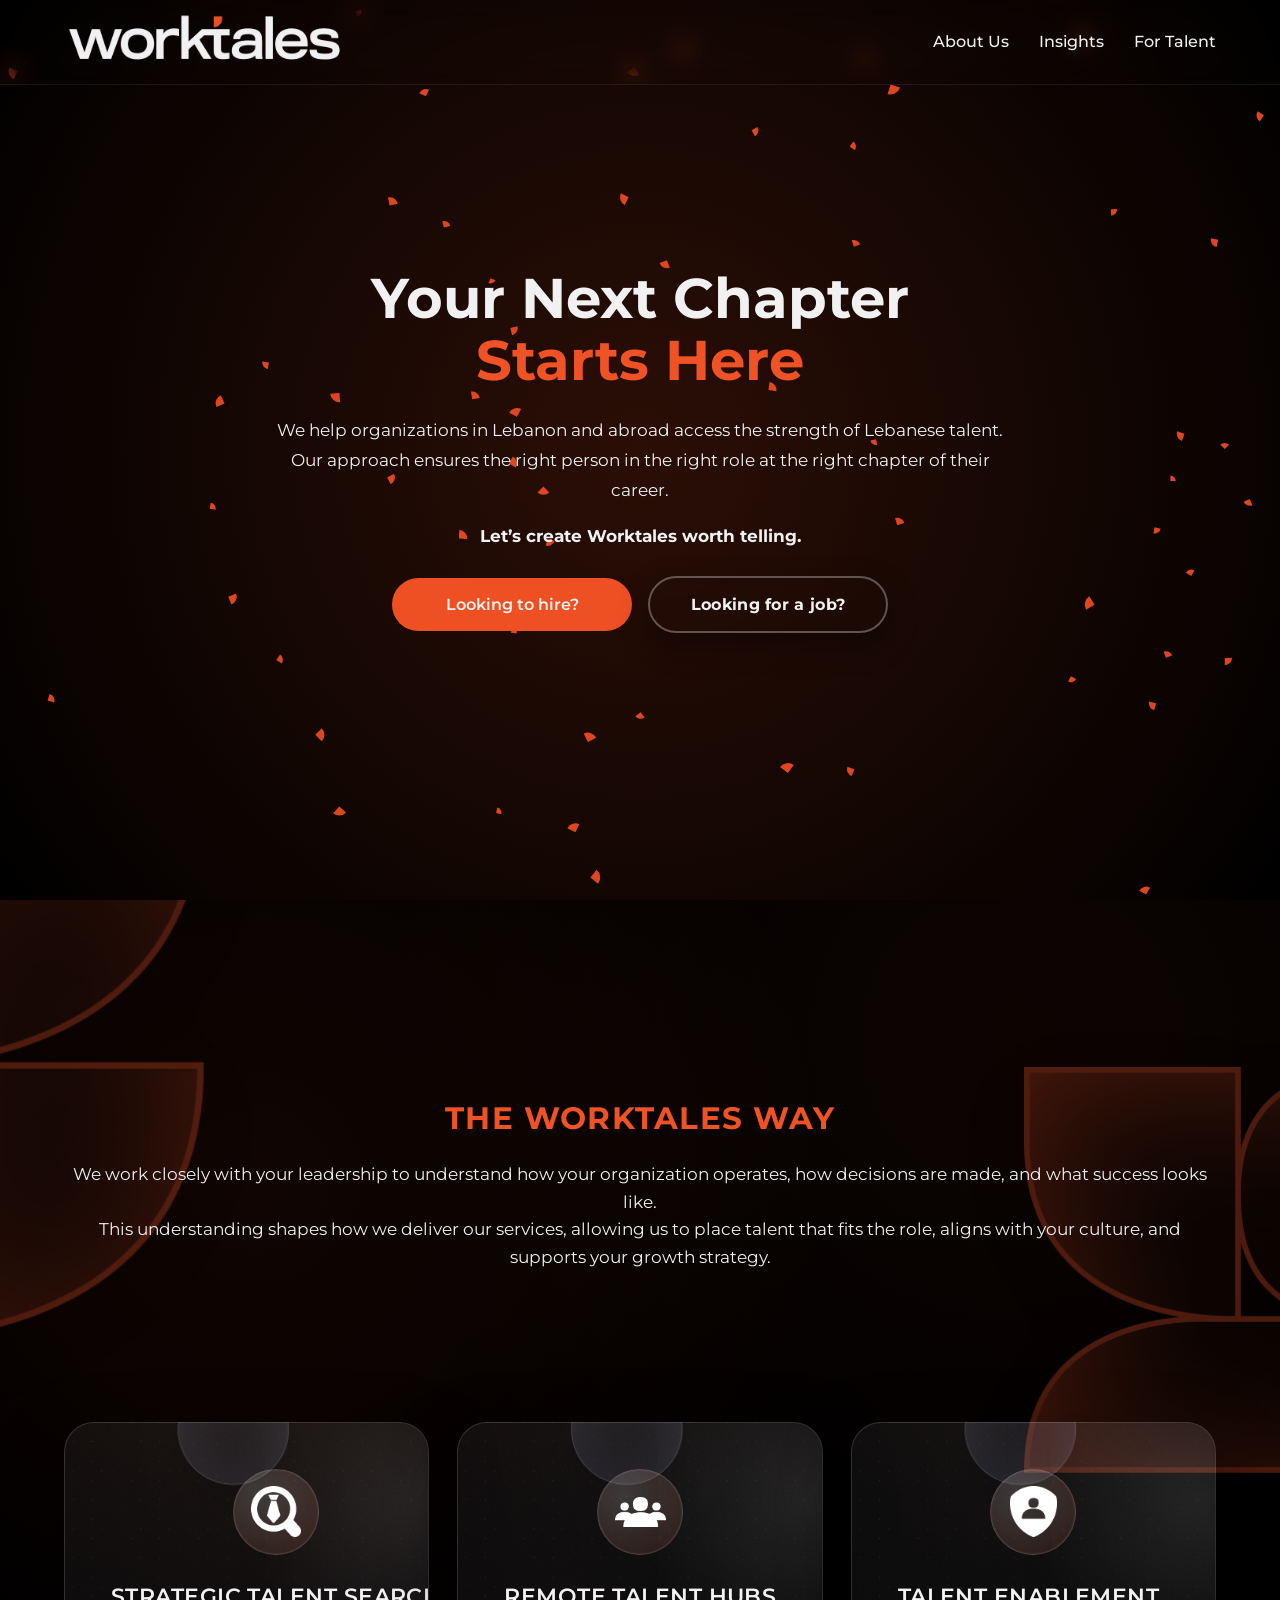
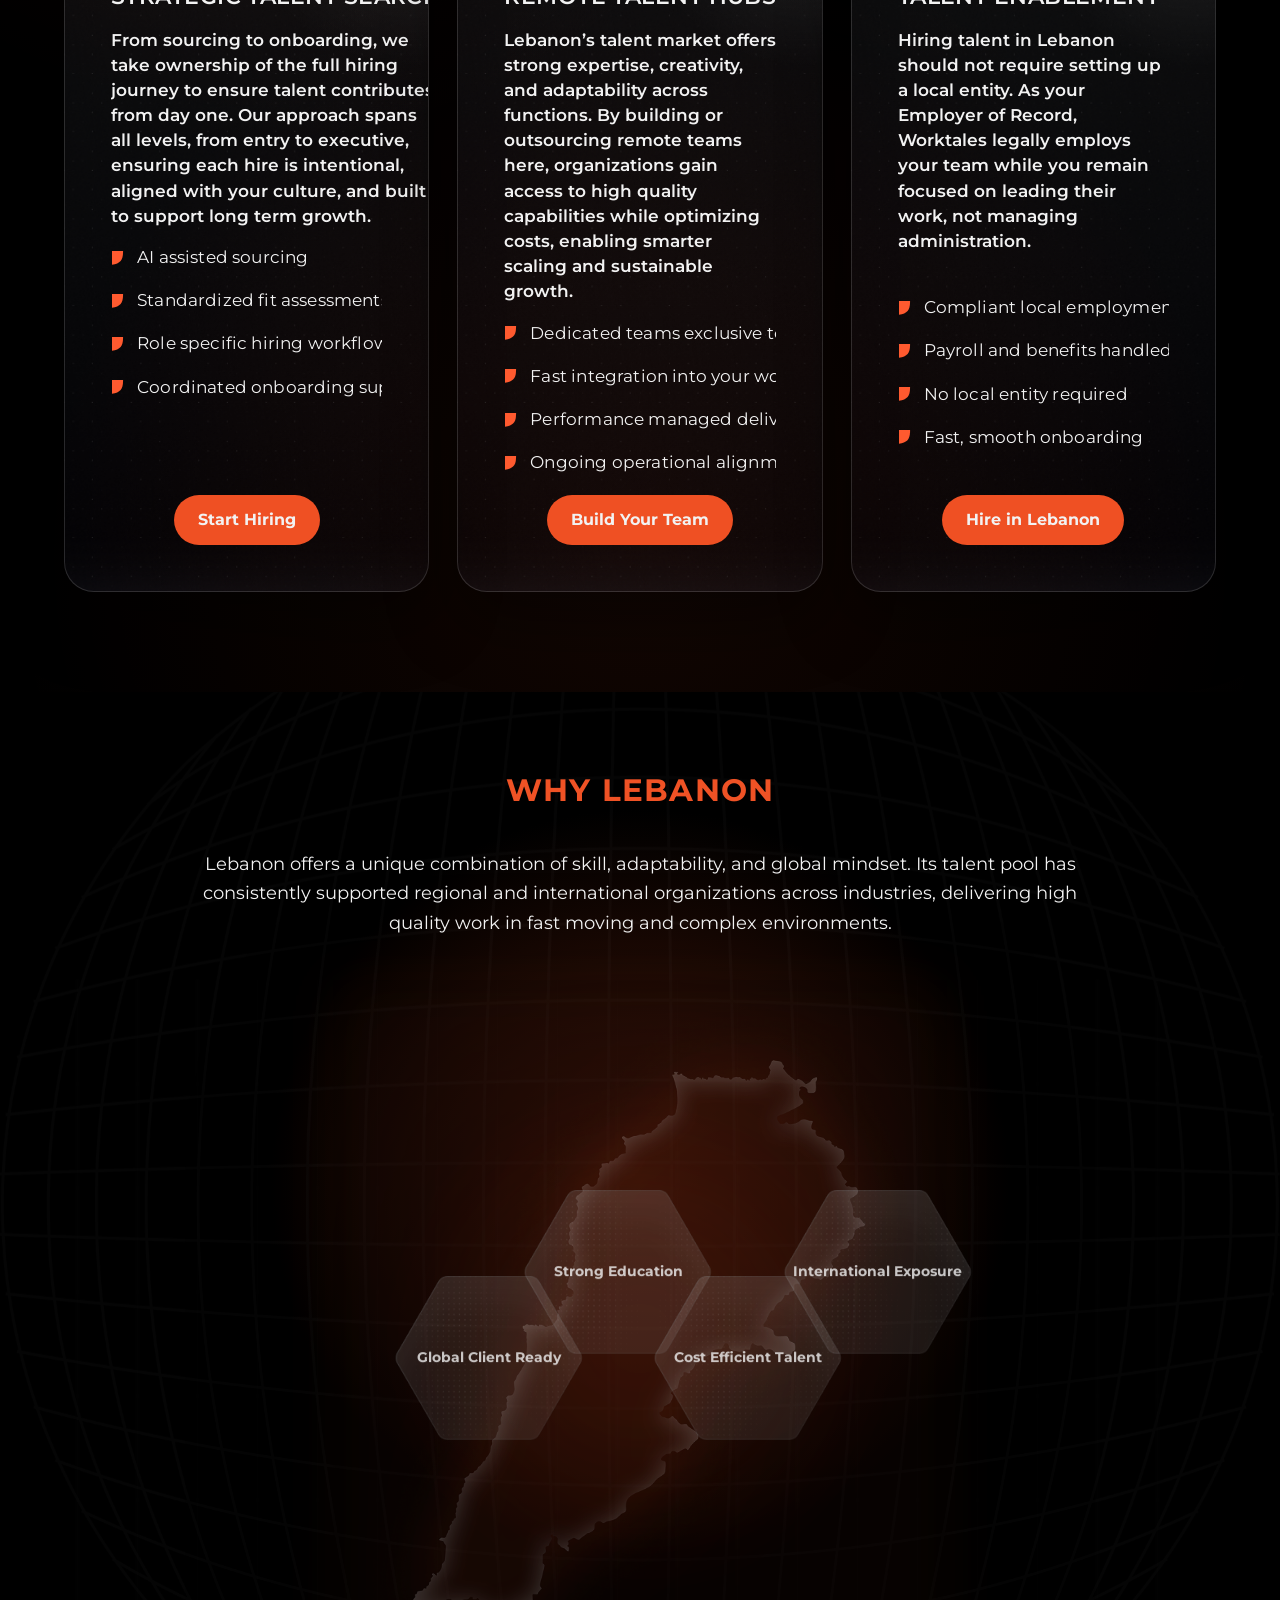
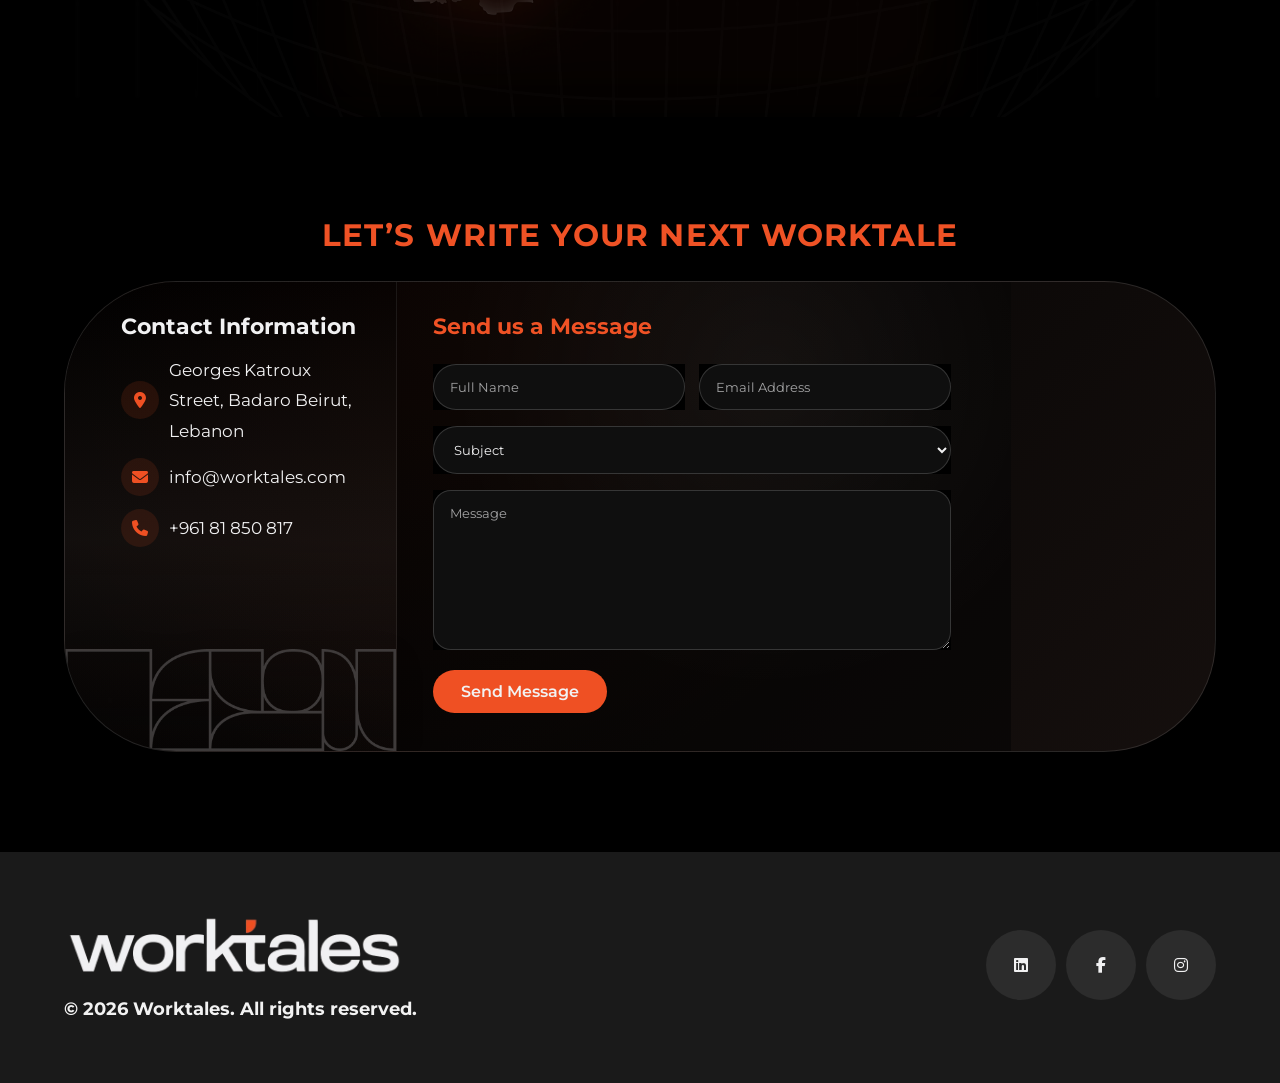
==== commit b684bdd8: "few fixes" ====
--- a/index.html
+++ b/index.html
@@ -92,7 +92,7 @@
     <div class="container">
         <h2 class="section-title animate-from-right">The Worktales Way</h2>
         <div class="services-intro animate-from-left">
-            <p class="worktales-lead">We work closely with your leadership to understand how your organization operates, how decisions are made, and what success looks like.</p><br>
+            <p class="worktales-lead">We work closely with your leadership to understand how your organization operates, how decisions are made, and what success looks like.</p>
             <p> This understanding shapes how we deliver our services, allowing us to place talent that fits the role, aligns with your culture, and supports your growth strategy.</p>
         </div>
 
@@ -148,7 +148,7 @@
                         <div class="service-body">
                             <div class="service-body-left">
                                 <div class="service-icon"><img src="assets/icon 3.png" alt="Employer of Record icon"></div>
-                                <h3>Global Talent Enablement</h3>
+                                <h3>Talent Enablement</h3>
                                 <p>Hiring talent in Lebanon should not require setting up a local entity. As your Employer of Record, Worktales legally employs your team while you remain focused on leading their work, not managing administration.</p>
                             </div>
                             <div class="service-features">
--- a/style.css
+++ b/style.css
@@ -1687,8 +1687,12 @@
         padding-top: 200px;
     }
 
+    .services .section-title {
+        margin-bottom: 1.5rem;
+    }
+
     .services-intro {
-        margin-bottom: 200px;
+        margin-bottom: 150px;
     }
 }
 
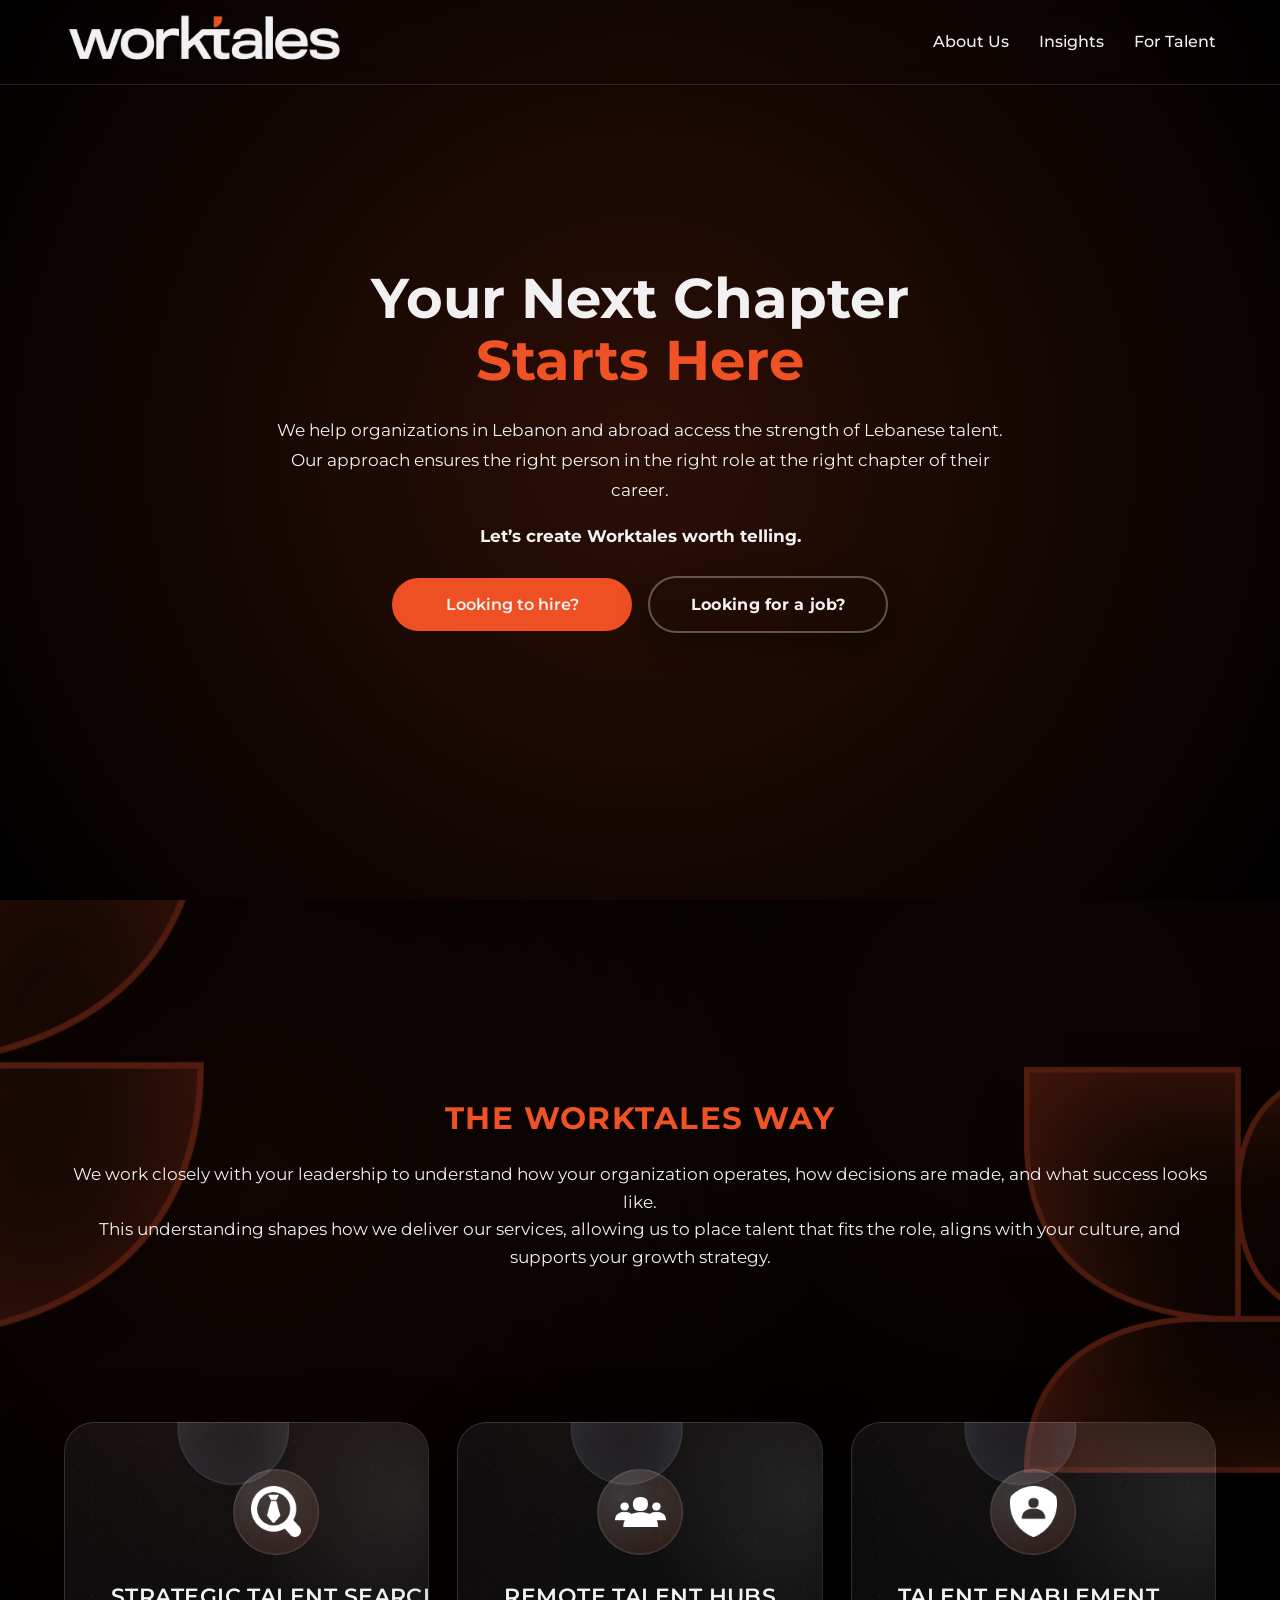
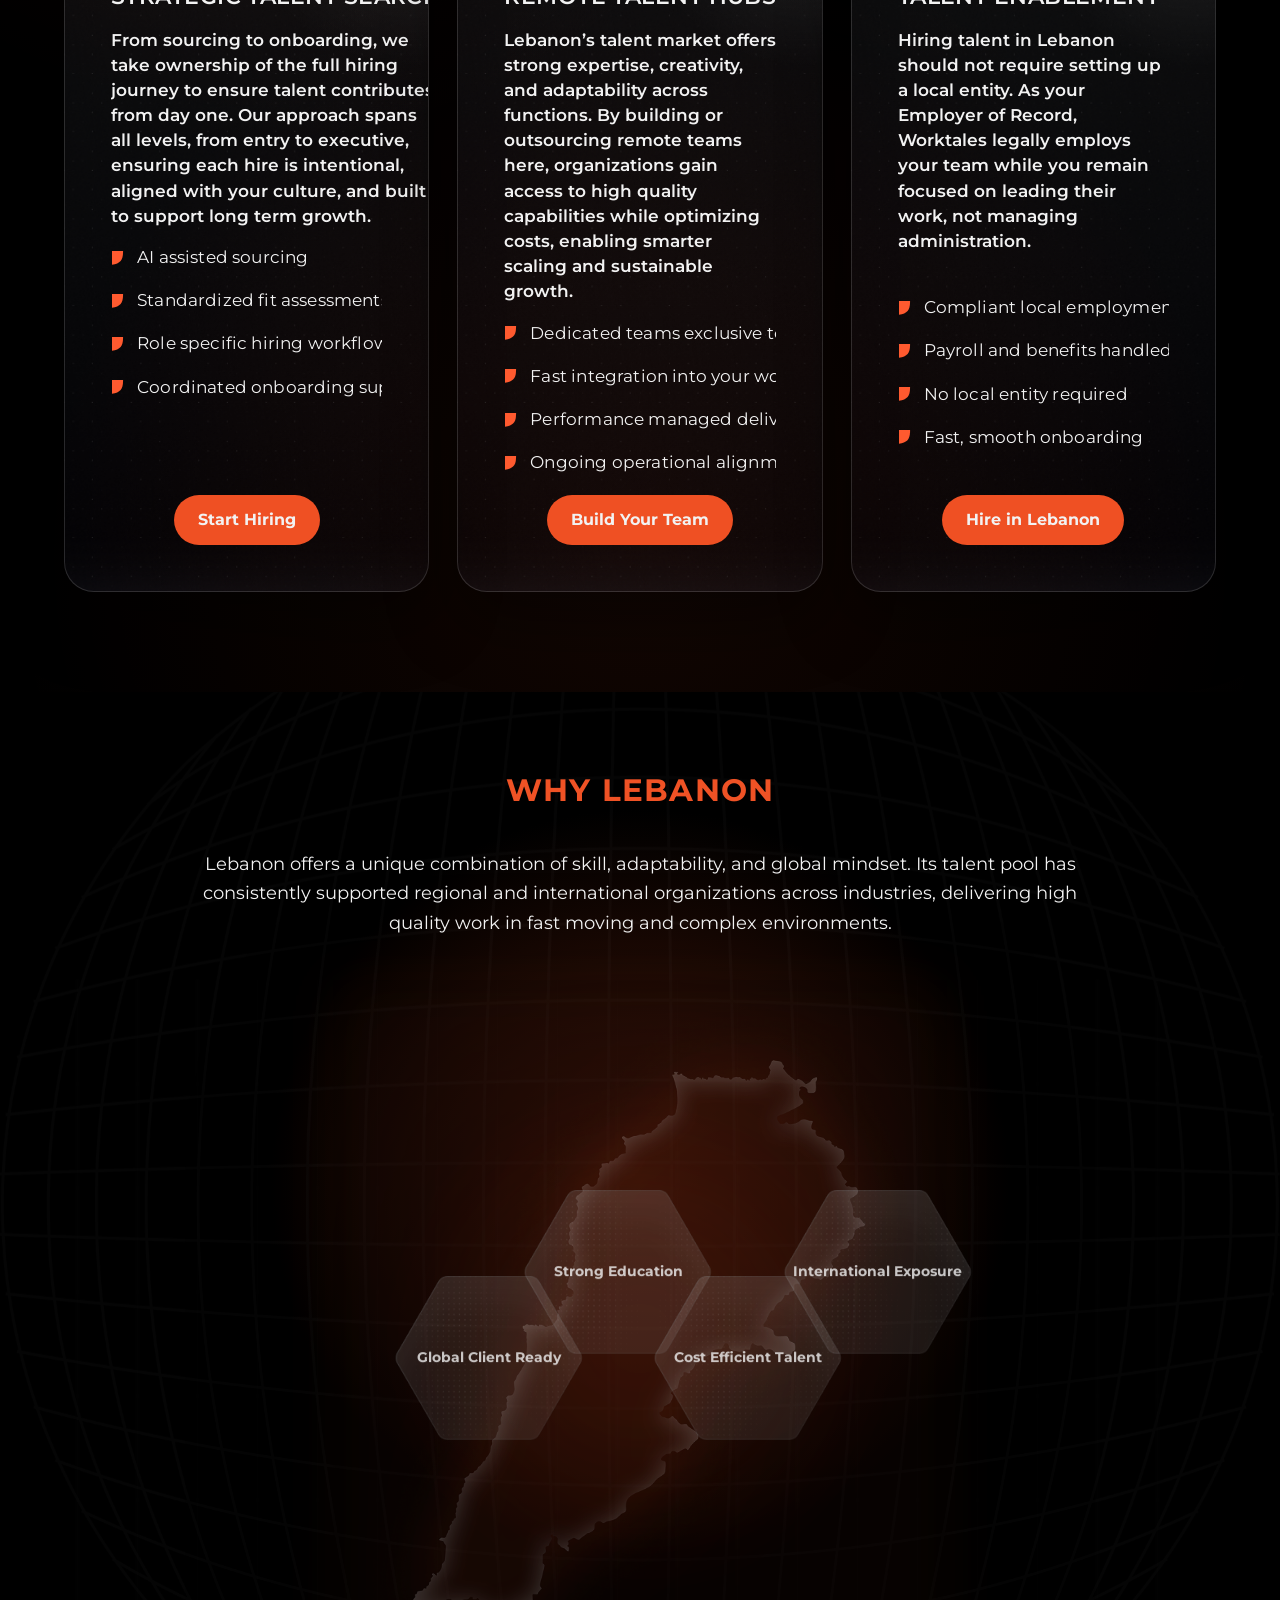
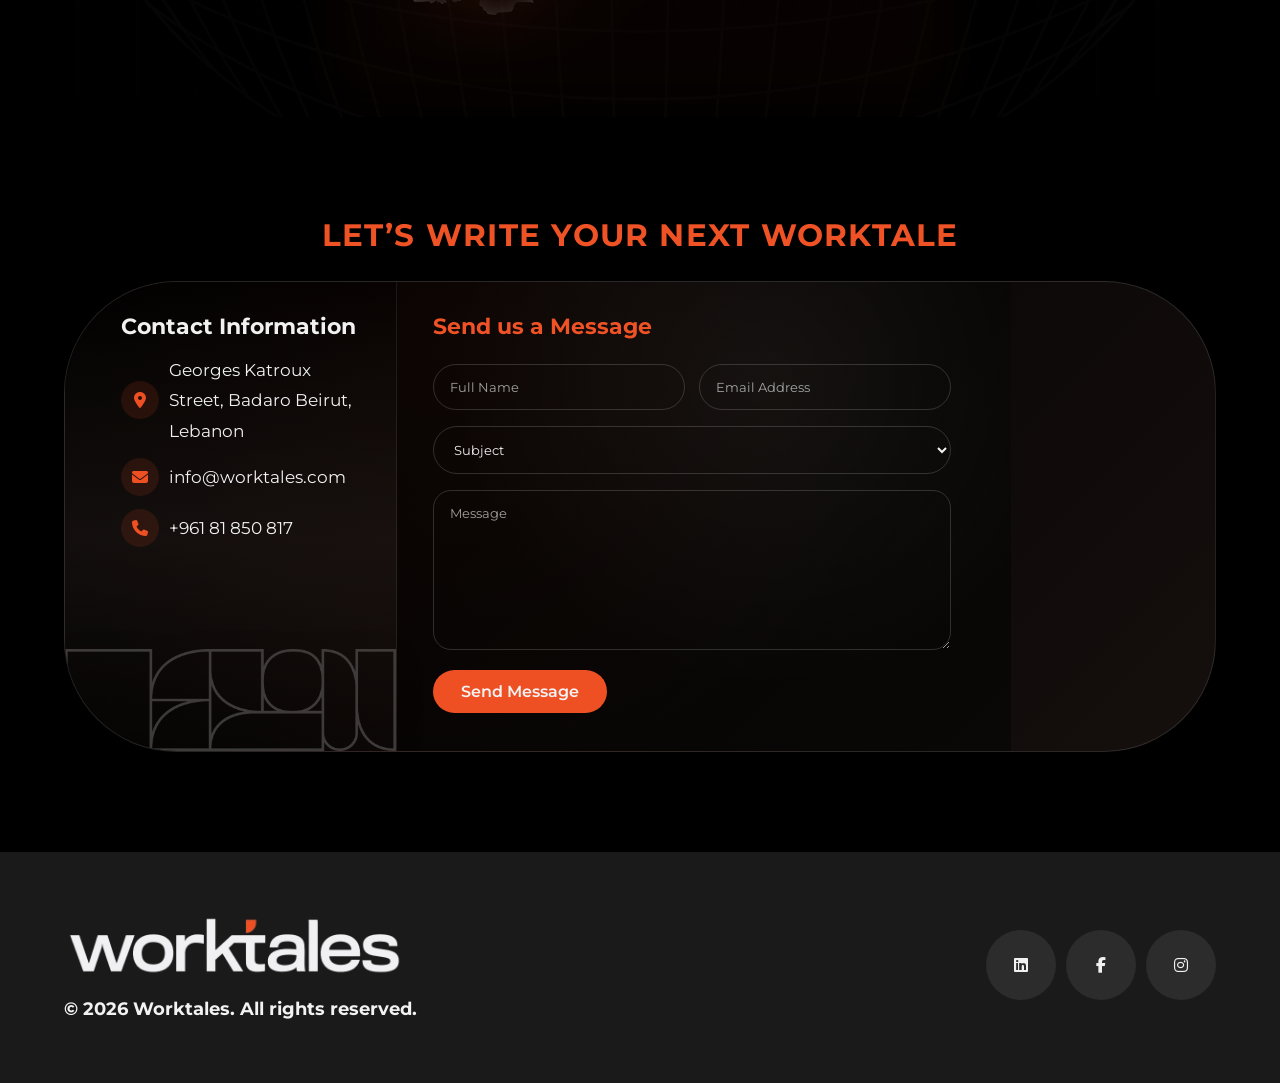
==== commit df708fe2: "favicon added" ====
--- a/index.html
+++ b/index.html
@@ -4,6 +4,7 @@
     <meta charset="UTF-8">
     <meta name="viewport" content="width=device-width, initial-scale=1.0">
     <title>Worktales - Your Next Chapter Starts Here</title>
+    <link rel="icon" href="assets/c.svg" type="image/jpeg">
     <link rel="stylesheet" href="style.css">
     <link rel="stylesheet" href="https://cdnjs.cloudflare.com/ajax/libs/font-awesome/6.4.0/css/all.min.css">
 </head>
--- a/style.css
+++ b/style.css
@@ -179,7 +179,6 @@
 .leader-shape {
 position: absolute;
 inset: -10% -4% 0 0;
-background: url("assets/g.png") center / contain no-repeat;
 opacity: 0.9;
 filter: drop-shadow(0 12px 28px rgba(0, 0, 0, 0.4));
 }
@@ -194,9 +193,15 @@
 margin-top: -80px;
 }
 
+@media (min-width: 992px) {
+  .leader-visual img {
+    width: min(620px, 95vw);
+  }
+}
+
 .principles {
 padding: clamp(90px, 12vw, 140px) 0;
-background: #000;
+background: transparent;
 color: #f5f6f7;
 text-align: center;
 position: relative;
@@ -3428,7 +3433,7 @@
 display: flex;
 flex-direction: column;
 gap: 6px;
-background: #000;
+background: transparent;
 margin: 0;
 }
 
@@ -3446,7 +3451,7 @@
 padding: 14px 16px;
 border-radius: 999px;
 border: 1px solid rgba(255, 255, 255, 0.16);
-background: rgba(255, 255, 255, 0.06);
+background: transparent;
 color: var(--text);
 }
 
@@ -3494,6 +3499,16 @@
 
     .contact-row {
         grid-template-columns: 1fr;
+    }
+
+    .contact-form .form-group input,
+    .contact-form .form-group select,
+    .contact-form .form-group textarea {
+        height: 52px;
+        min-height: 52px;
+        max-height: 52px;
+        border-radius: 999px;
+        resize: none;
     }
 }
 
@@ -5453,15 +5468,8 @@
   }
 
   .hex-tooltip::before {
-    content: attr(data-title);
-    font-weight: 700;
-    font-size: 0.82rem;
-    letter-spacing: 0.01em;
-    text-transform: none;
-    color: #EF5225;
-    display: block;
-    margin-bottom: 6px;
-    text-align: center;
+    content: none;
+    display: none;
   }
 
   .why-hex.is-active {
@@ -5495,7 +5503,7 @@
   }
 
 .why-tooltip-list li {
-    font-size: 0.9rem;
+    font-size: 0.75rem;
     padding: 6px 0;
     border: none;
     background: transparent;
@@ -5583,17 +5591,36 @@
 }
 
 @media (min-width: 992px) {
+  .article-container {
+    grid-template-columns: minmax(0, 1fr) minmax(0, 1fr);
+    align-items: start;
+  }
+
+  .article-header {
+    grid-column: 1;
+    grid-row: 1;
+    align-self: center;
+  }
+
+  .article-header h1 {
+    text-align: left;
+    max-width: 23ch;
+  }
+
   .article-body {
     grid-template-columns: 1fr;
+    grid-column: 1 / -1;
     max-width: 1600px;
     margin: 0 auto;
     font-size: 1.05rem;
   }
 
   .article-figure {
+    grid-column: 2;
+    grid-row: 1;
     width: 100%;
-    margin: 32px auto 0;
-    height: clamp(340px, 40vw, 660px);
+    margin: 0;
+    height: clamp(240px, 26vw, 440px);
     overflow: hidden;
     border-radius: 16px;
   }
@@ -5780,6 +5807,15 @@
     padding-left: 14px;
     color: var(--text);
     font-weight: 400;
+    white-space: normal;
+    overflow: visible;
+    text-overflow: initial;
+  }
+
+  .services .service-features li {
+    white-space: normal;
+    overflow: visible;
+    text-overflow: initial;
   }
 
   .feature-list li::before {
@@ -5869,9 +5905,14 @@
   }
 }
 
-
-
-
-
-
-
+@media (max-width: 600px) {
+    .contact-form .form-group input,
+    .contact-form .form-group select,
+    .contact-form .form-group textarea {
+        height: 52px;
+        min-height: 52px;
+        max-height: 52px;
+        border-radius: 999px;
+        resize: none;
+    }
+}
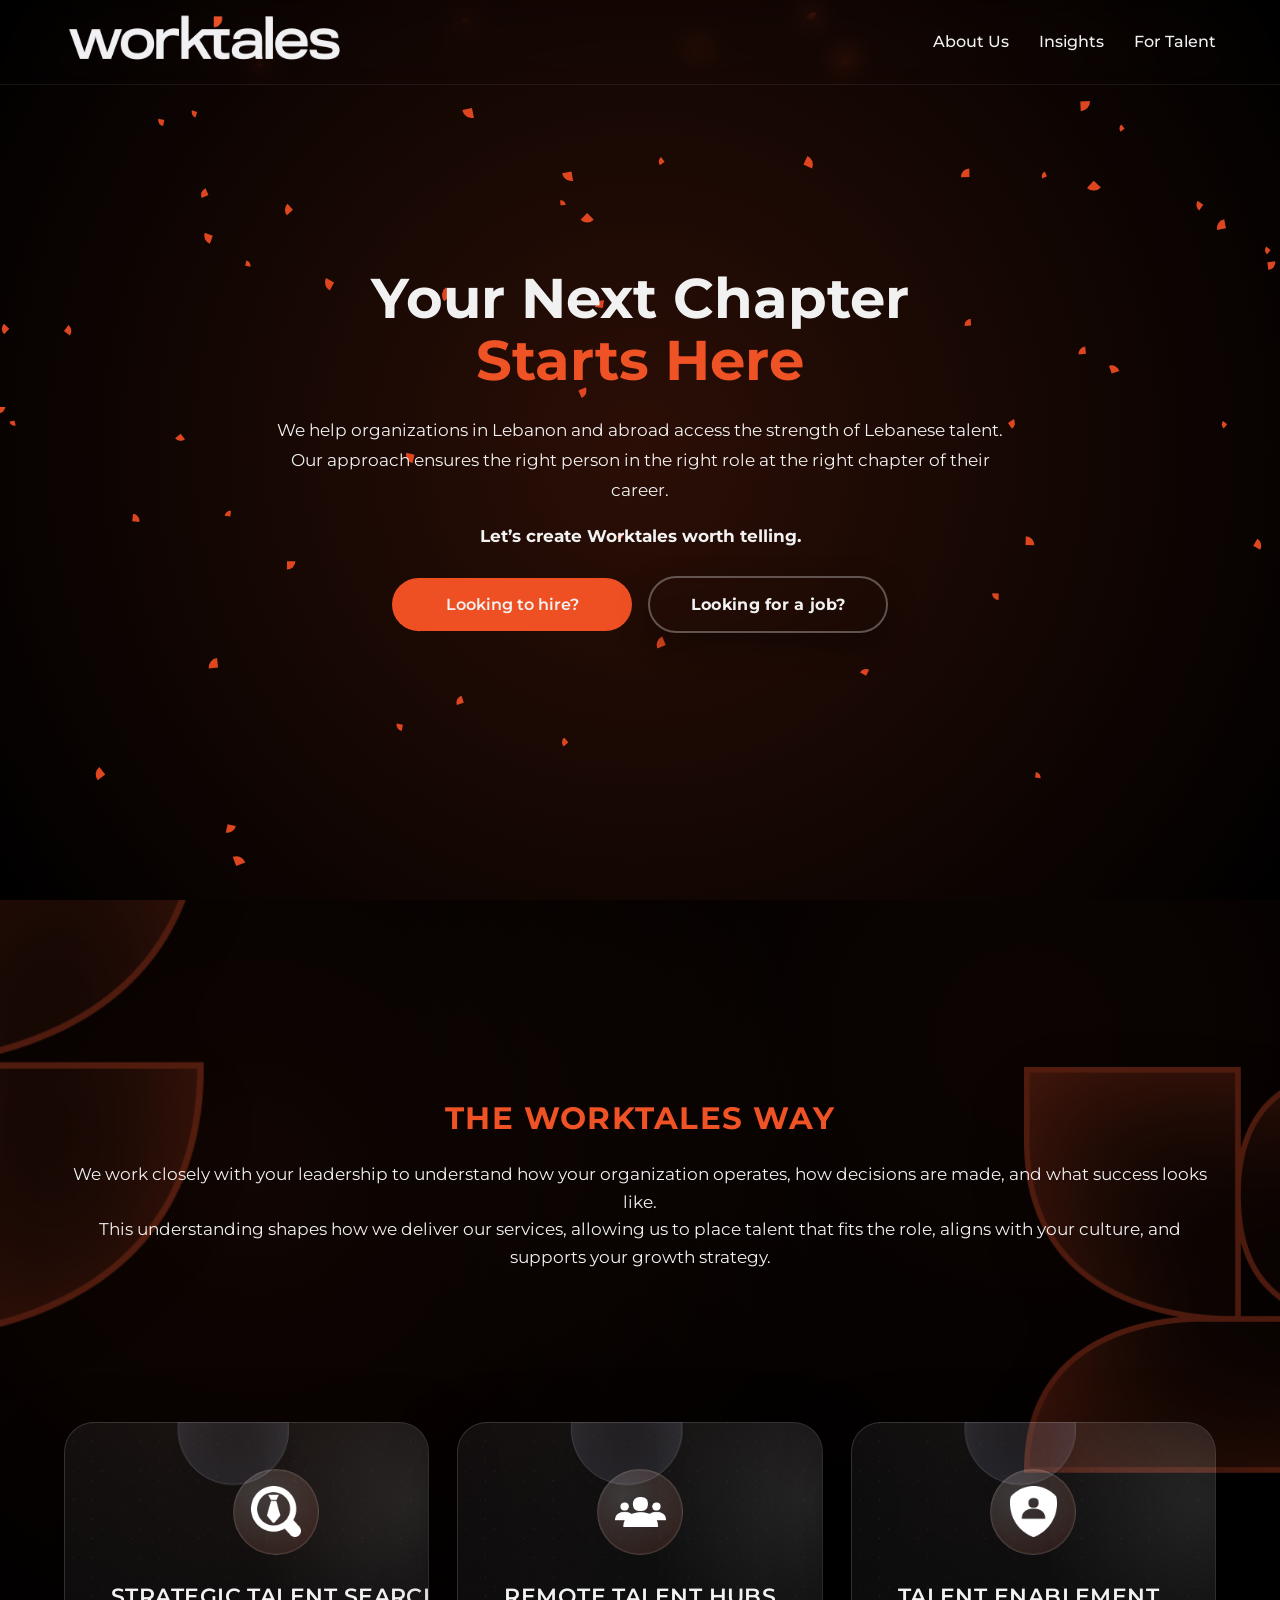
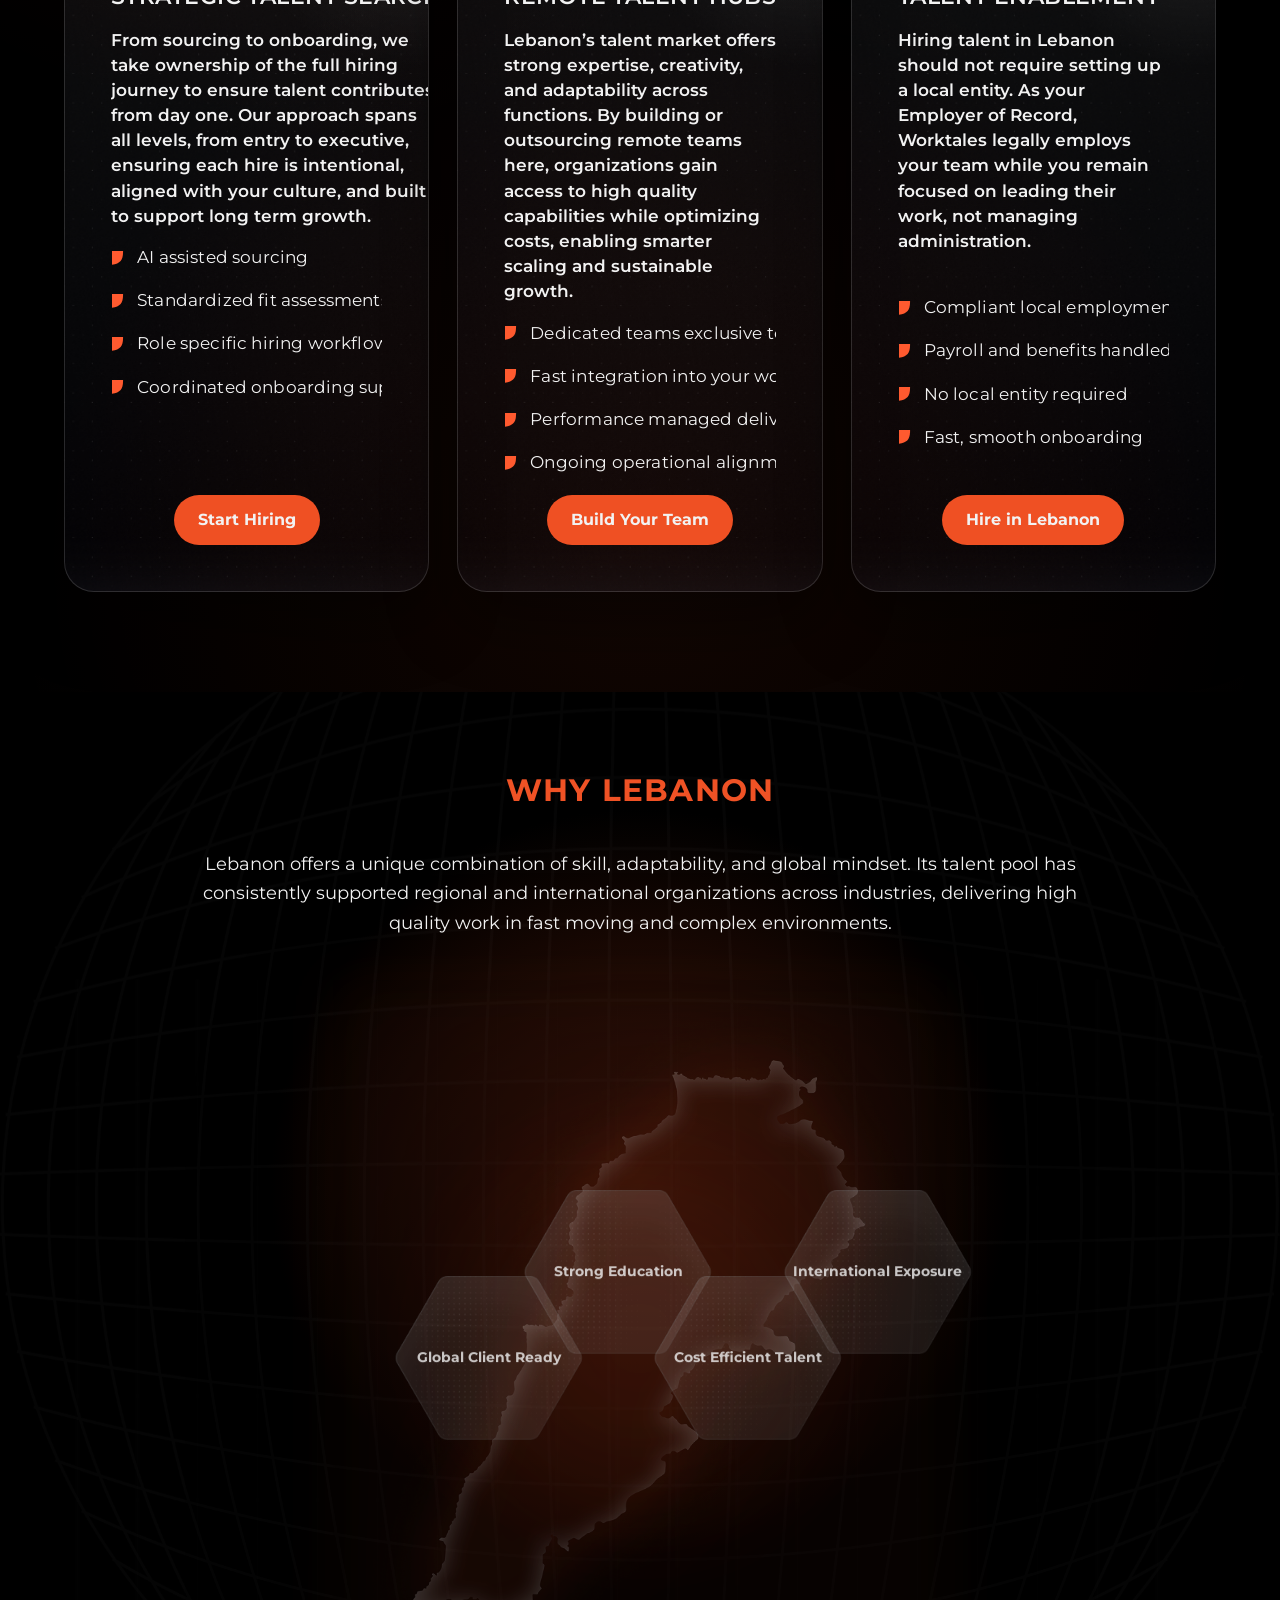
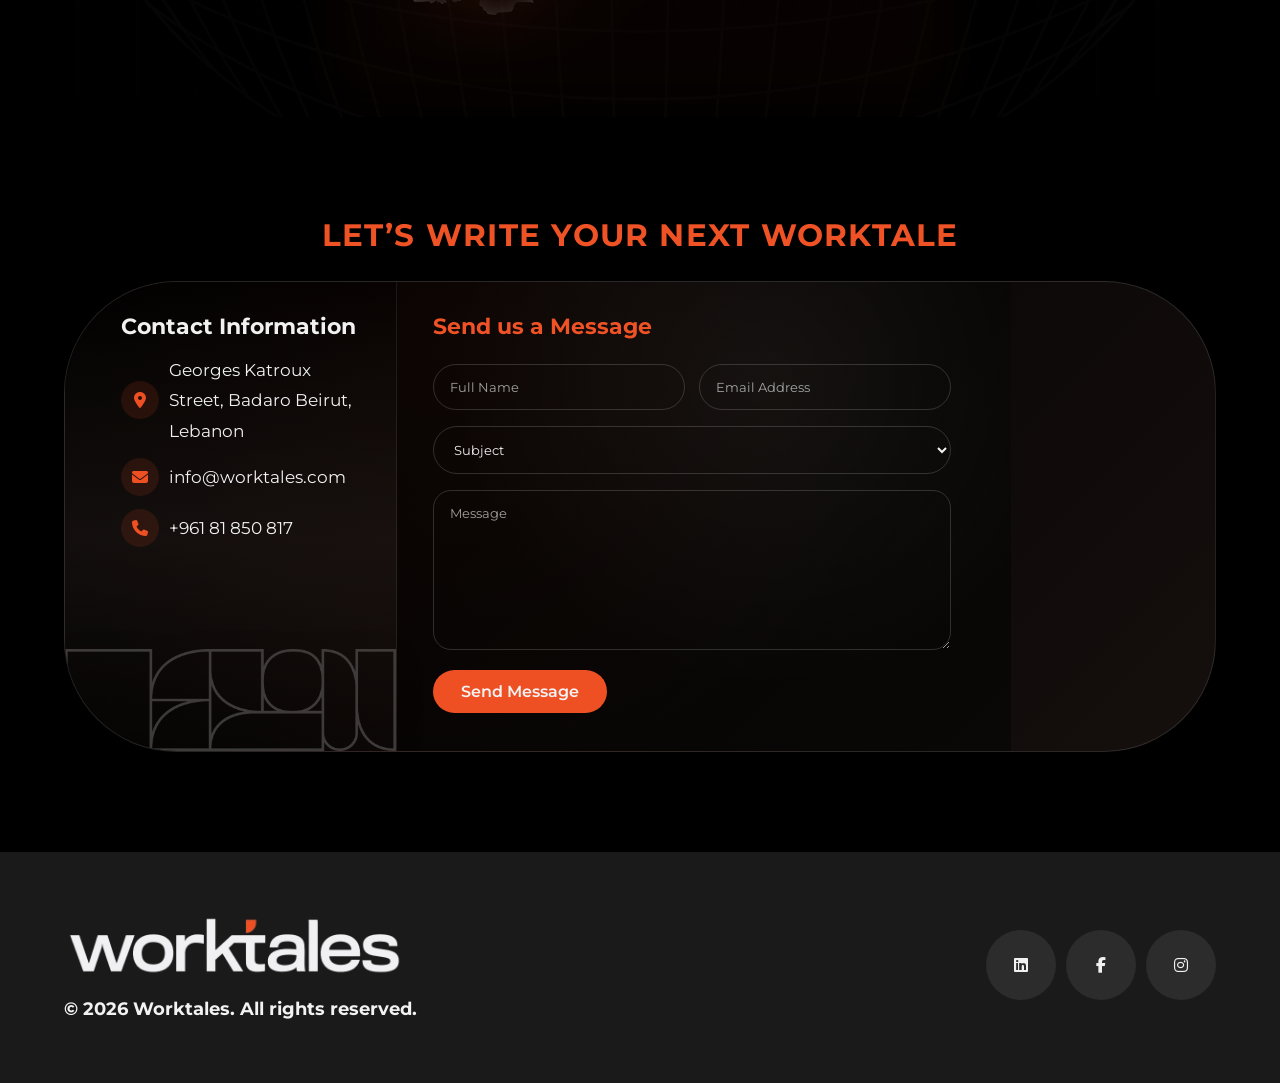
==== commit 0014b55d: "new favicon" ====
--- a/index.html
+++ b/index.html
@@ -4,7 +4,7 @@
     <meta charset="UTF-8">
     <meta name="viewport" content="width=device-width, initial-scale=1.0">
     <title>Worktales - Your Next Chapter Starts Here</title>
-    <link rel="icon" href="assets/c.svg" type="image/jpeg">
+    <link rel="icon" href="assets/favicon.ico" type="image/x-icon">
     <link rel="stylesheet" href="style.css">
     <link rel="stylesheet" href="https://cdnjs.cloudflare.com/ajax/libs/font-awesome/6.4.0/css/all.min.css">
 </head>
